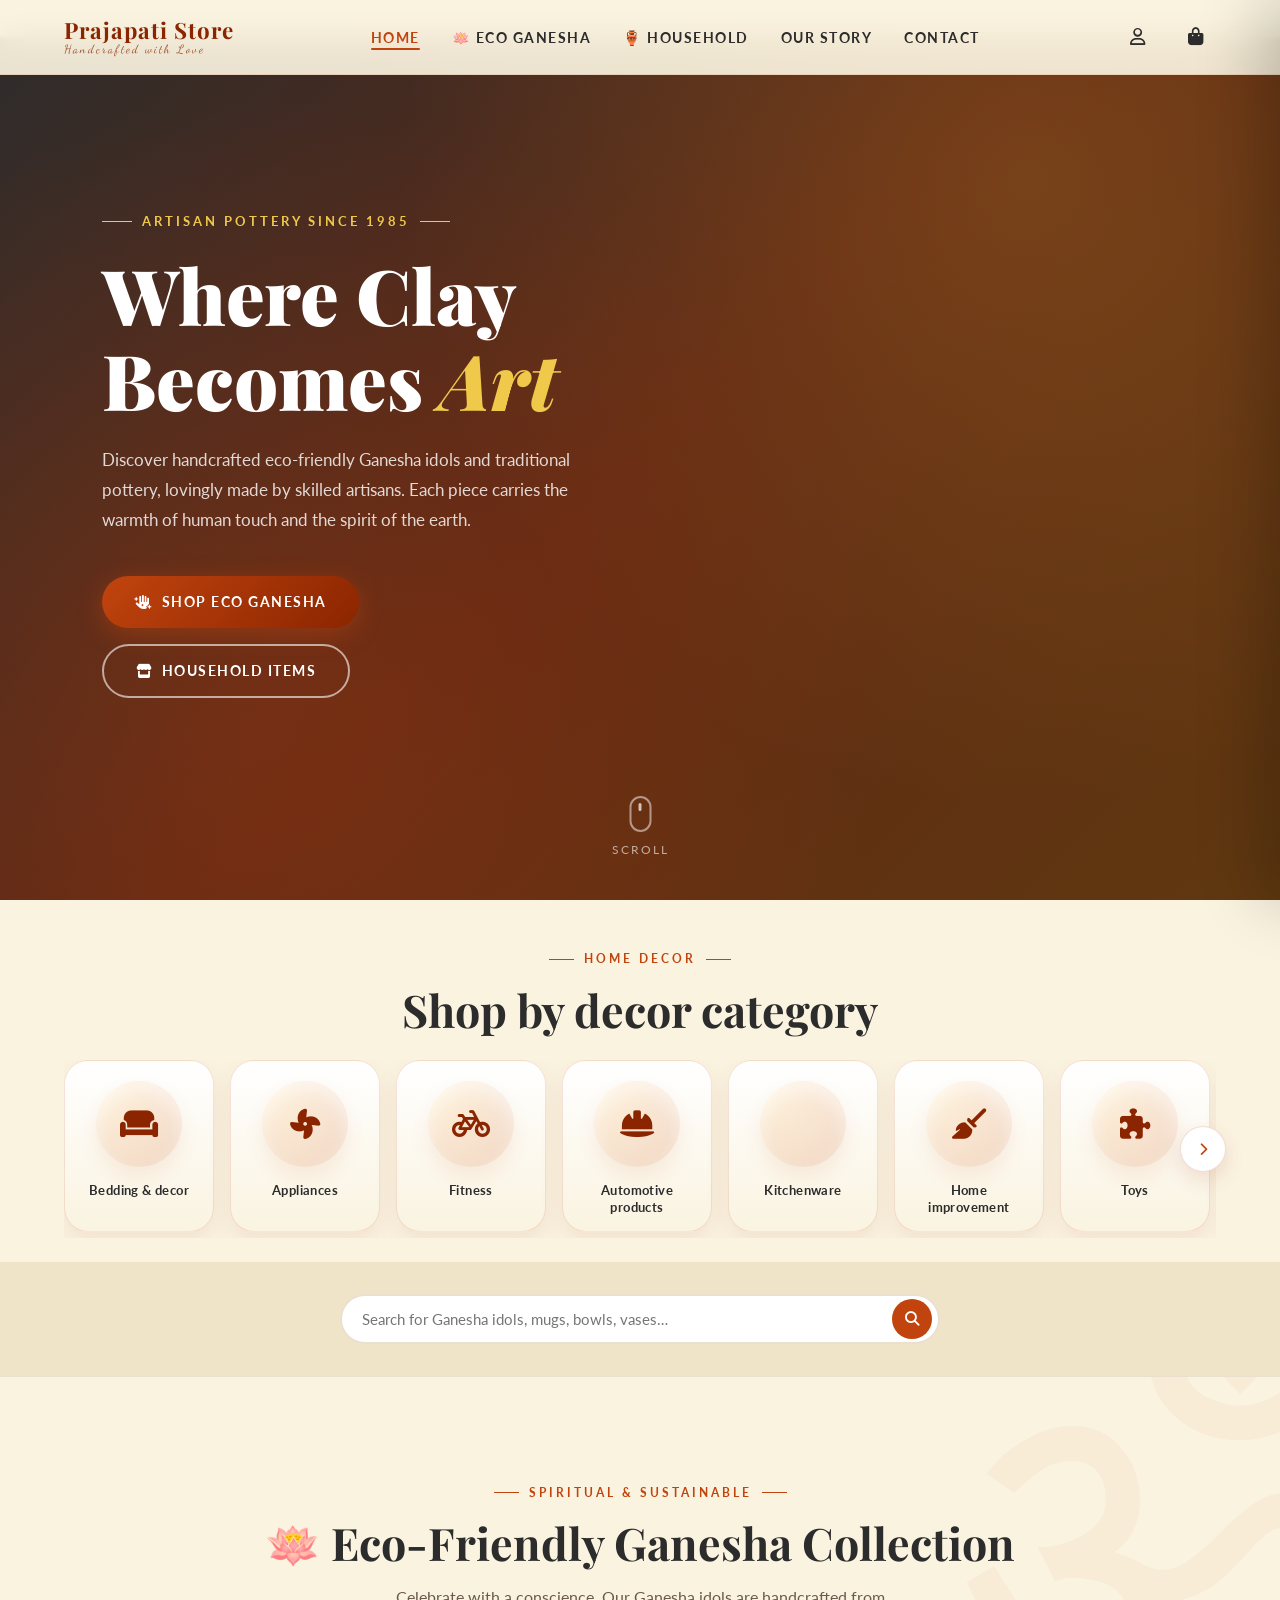
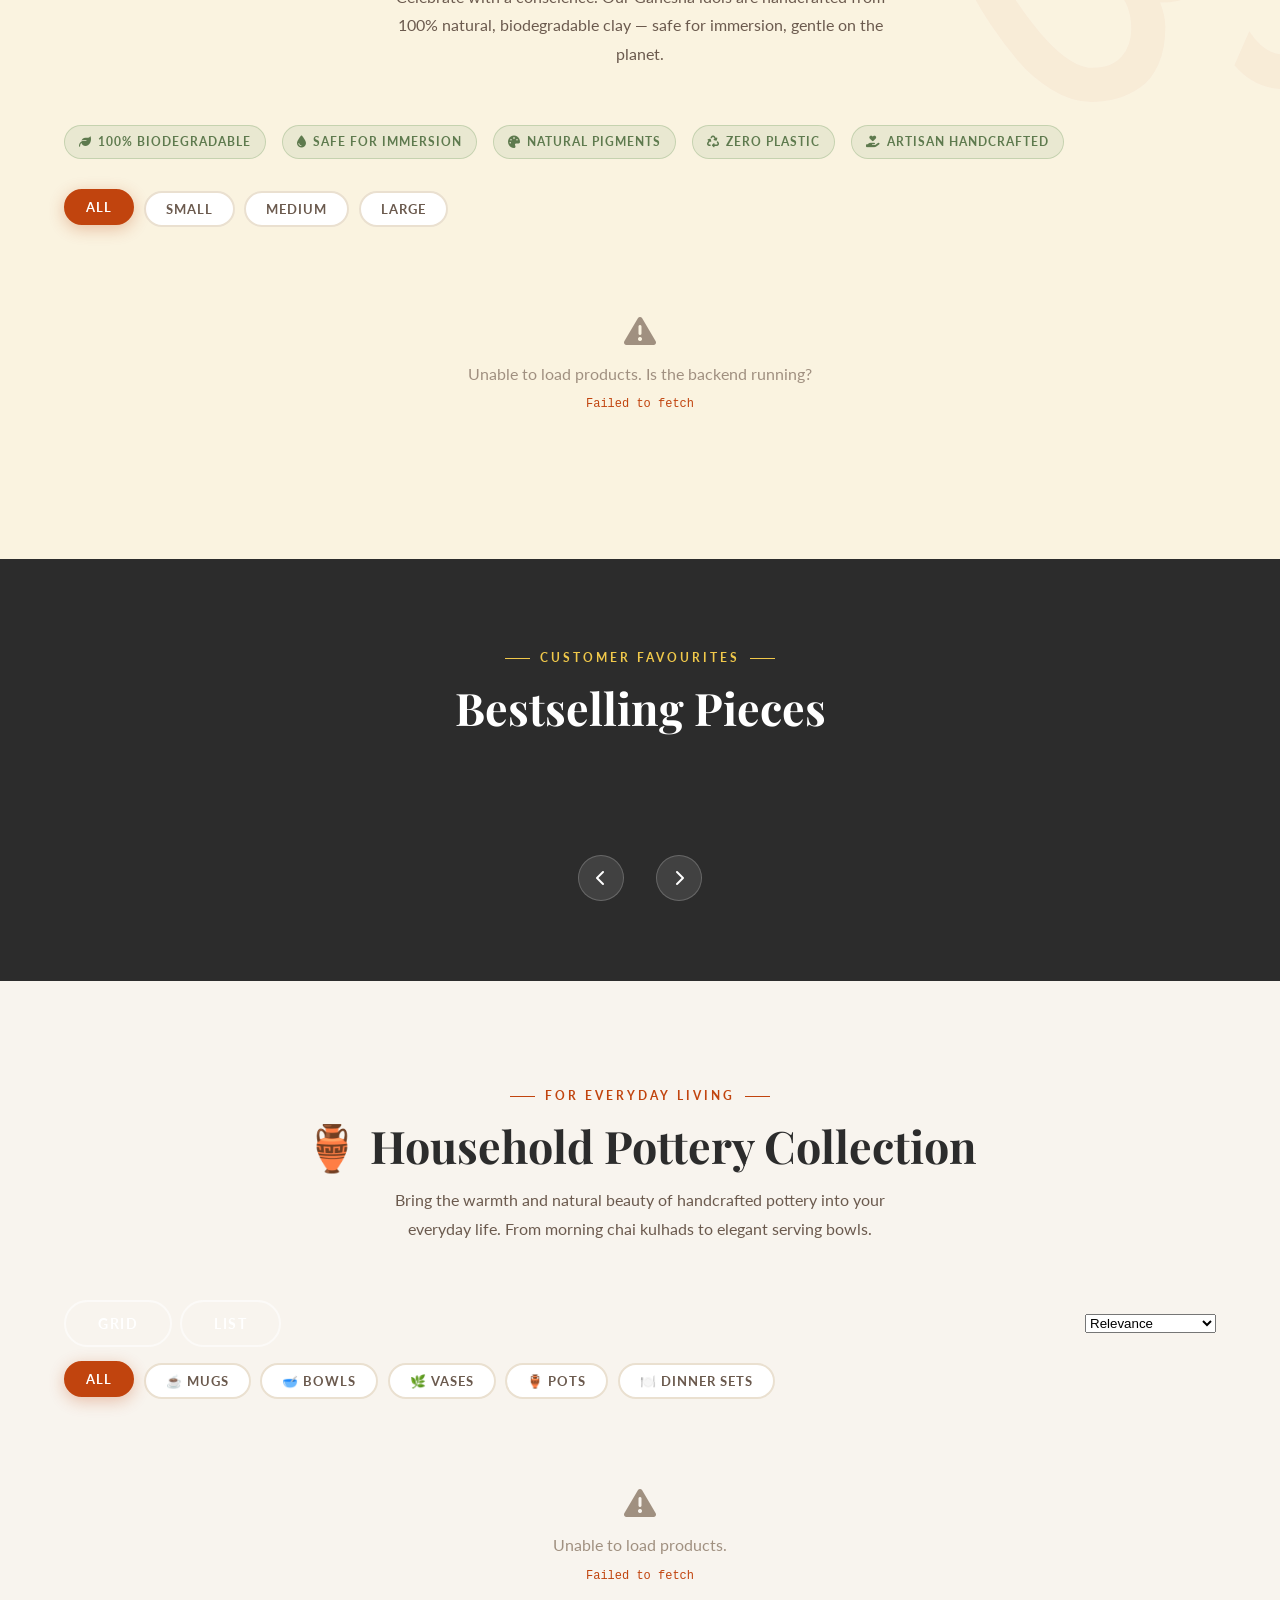
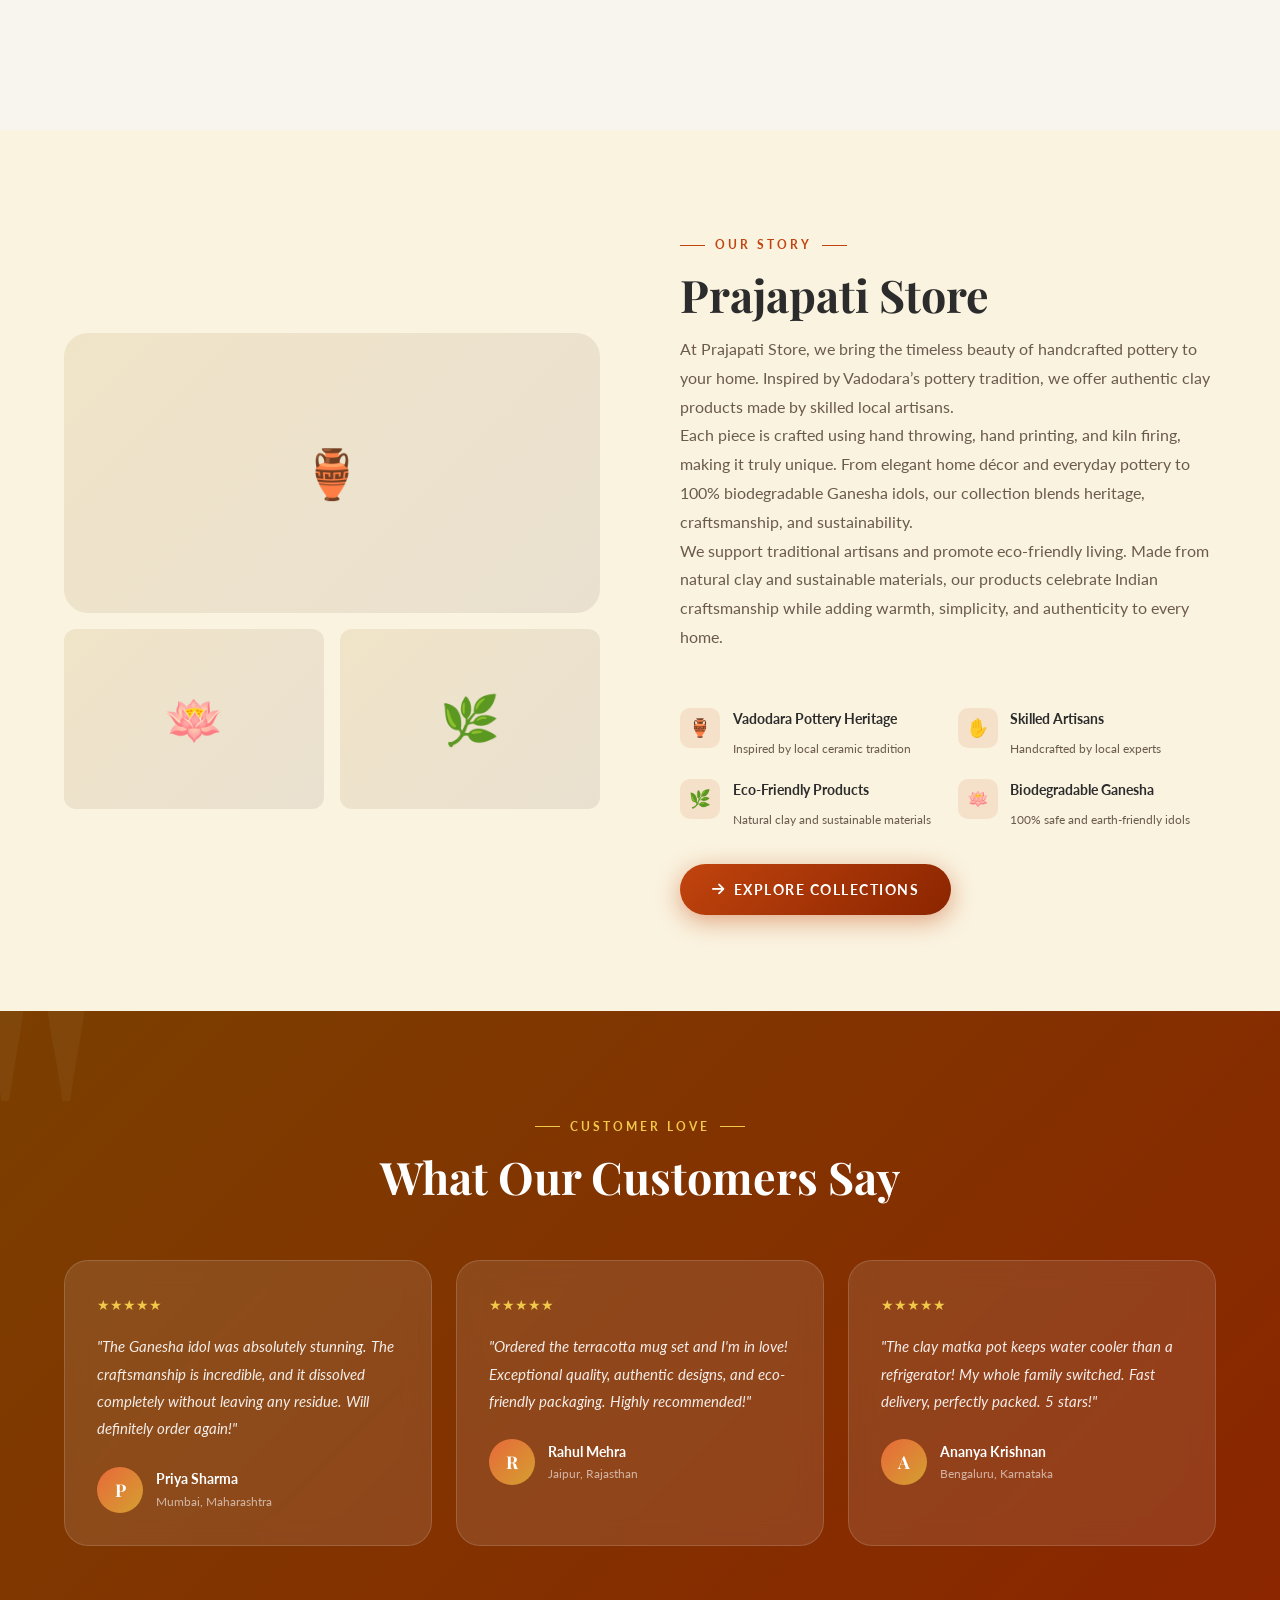
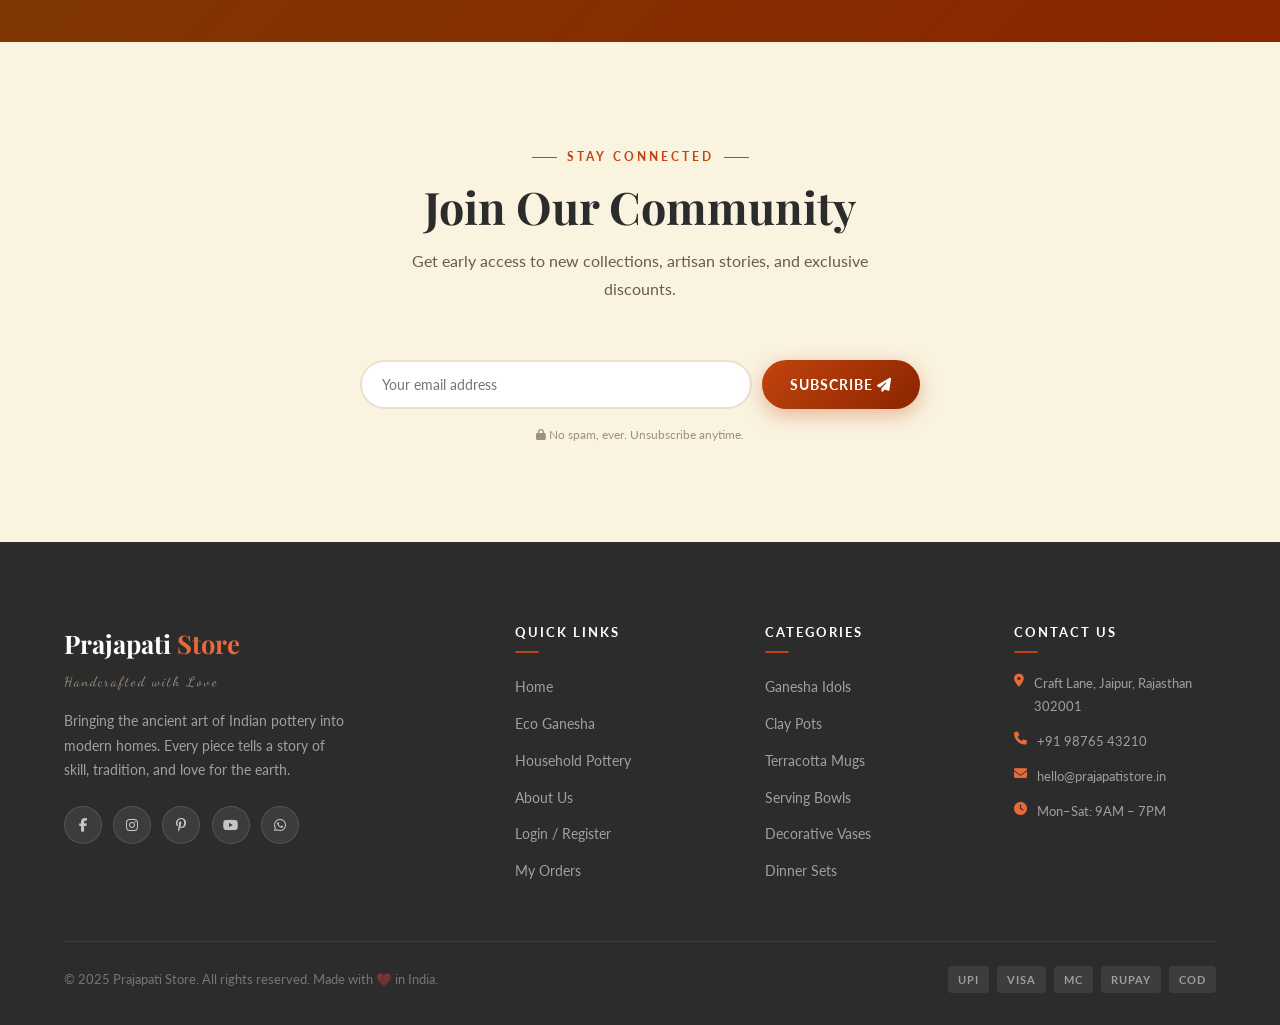
==== frontend/index.html @ d40d518f "Initial commit" ====
<!DOCTYPE html>
<html lang="en">
<head>
  <meta charset="UTF-8" />
  <meta name="viewport" content="width=device-width, initial-scale=1.0" />
  <title>Prajapati Store – Handcrafted Pottery & Eco-Friendly Ganesha</title>
  <meta name="description" content="Premium handcrafted pottery from Prajapati Store. Shop eco-friendly Ganesha idols, terracotta mugs, bowls, vases and traditional Indian pottery." />
  <meta name="keywords" content="pottery, terracotta, eco-friendly ganesha, clay ganesha, handcrafted, indian pottery" />
  <meta property="og:title" content="Prajapati Store – Handcrafted Pottery" />
  <meta property="og:description" content="Premium eco-friendly Ganesha idols and household pottery, handcrafted by artisans." />
  <meta property="og:type" content="website" />

  <link rel="stylesheet" href="https://cdnjs.cloudflare.com/ajax/libs/font-awesome/6.5.1/css/all.min.css" />
  <link rel="preconnect" href="https://fonts.googleapis.com" />
  <link rel="preconnect" href="https://fonts.gstatic.com" crossorigin />
  <link rel="stylesheet" href="css/style.css" />
</head>
<body>

  <!-- Loading Screen -->
  <div id="loading-screen" role="status" aria-label="Loading">
    <div class="loader-logo">Prajapati <span>Store</span></div>
    <div class="loader-bar"></div>
  </div>

  <!-- Toast Container -->
  <div id="toast-container" class="toast-container" aria-live="polite"></div>

  <!-- ══════════════════════════════════════════
       NAVBAR
       ══════════════════════════════════════════ -->
  <header>
    <nav id="navbar" role="navigation" aria-label="Main navigation">
      <a href="/" class="nav-logo" aria-label="Prajapati Store Home">
        <span class="logo-main">Prajapati Store</span>
        <span class="logo-sub">Handcrafted with Love</span>
      </a>

      <ul class="nav-links" role="list">
        <li><a href="#hero" class="active">Home</a></li>
        <li><a href="#ganesha-section">🪷 Eco Ganesha</a></li>
        <li><a href="#household-section">🏺 Household</a></li>
        <li><a href="#about-section">Our Story</a></li>
        <li><a href="#newsletter">Contact</a></li>
      </ul>

      <div class="nav-actions">
        <!-- Auth: logged-out state -->
        <a href="/login" class="nav-icon-btn" id="auth-nav-btn" title="Login / Register" aria-label="Login">
          <i class="fa-regular fa-user"></i>
        </a>
        <!-- Auth: logged-in state -->
        <a href="/profile" class="nav-icon-btn" id="user-nav-btn" title="My Profile" aria-label="My profile" style="display:none;gap:4px;font-size:.78rem;font-weight:700;width:auto;padding:0 12px;border-radius:50px;background:rgba(193,68,14,.1);color:var(--terracotta-dark);">
          <i class="fa-solid fa-user-circle" style="font-size:1rem;"></i>
          <span id="user-nav-name"></span>
        </a>
        <a href="/orders" class="nav-icon-btn" title="My Orders" aria-label="My orders" style="display:none;" id="orders-nav-btn">
          <i class="fa-solid fa-box"></i>
        </a>
        <button class="nav-icon-btn" id="logout-nav-btn" title="Logout" aria-label="Logout" style="display:none;">
          <i class="fa-solid fa-right-from-bracket"></i>
        </button>
        <!-- Cart -->
        <button class="nav-icon-btn" id="cart-btn" aria-label="Shopping Cart" title="Cart">
          <i class="fa-solid fa-bag-shopping"></i>
          <span class="cart-badge hidden" id="cart-badge">0</span>
        </button>
        <!-- Hamburger -->
        <button class="hamburger" id="hamburger" aria-label="Toggle menu" aria-expanded="false">
          <span></span><span></span><span></span>
        </button>
      </div>
    </nav>

    <!-- Mobile menu -->
    <div id="mobile-menu" class="mobile-menu" role="dialog" aria-label="Mobile navigation">
      <a href="#hero">🏠 Home</a>
      <a href="#ganesha-section">🪷 Eco-Friendly Ganesha</a>
      <a href="#household-section">🏺 Household Items</a>
      <a href="#about-section">🌿 Our Story</a>
      <a href="#testimonials">💬 Reviews</a>
      <a href="/login" id="mobile-auth-link">👤 Login / Register</a>
      <a href="/orders" id="mobile-orders-link" style="display:none;">📦 My Orders</a>
    </div>
  </header>

  <main>
    <!-- ══════════════════════════════════════════
         HERO
         ══════════════════════════════════════════ -->
    <section id="hero" aria-label="Hero banner">
      <div class="hero-bg"><div class="hero-bg-pattern"></div></div>
      <div class="hero-content">
        <div class="hero-eyebrow">Artisan Pottery Since 1985</div>
        <h1 class="hero-title">Where Clay Becomes <em>Art</em></h1>
        <p class="hero-desc">
          Discover handcrafted eco-friendly Ganesha idols and traditional pottery, lovingly made by skilled artisans. Each piece carries the warmth of human touch and the spirit of the earth.
        </p>
        <div class="hero-btns">
          <a href="#ganesha-section" class="btn-primary" id="shop-ganesha-btn">
            <i class="fa-solid fa-hand-sparkles"></i> Shop Eco Ganesha
          </a>
          <a href="#household-section" class="btn-secondary" id="shop-household-btn">
            <i class="fa-solid fa-store"></i> Household Items
          </a>
        </div>
      </div>
      <div class="hero-scroll-hint" aria-hidden="true">
        <div class="scroll-mouse"><div class="scroll-wheel"></div></div>
        <span>Scroll</span>
      </div>
    </section>

    <!-- Announcement Banner removed -->

    <!-- Home Decor Categories -->
    <section class="decor-category-section" aria-label="Home decor categories">
      <div class="container">
        <div class="section-header section-header-small">
          <div class="section-eyebrow">Home Decor</div>
          <h2 class="section-title">Shop by decor category</h2>
        </div>
        <div class="category-strip-wrap">
          <div class="category-strip" role="list">
            <a href="#household-section" class="category-card" role="listitem">
              <span class="category-icon"><i class="fa-solid fa-couch"></i></span>
              <span class="category-label">Bedding & decor</span>
            </a>
            <a href="#household-section" class="category-card" role="listitem">
              <span class="category-icon"><i class="fa-solid fa-fan"></i></span>
              <span class="category-label">Appliances</span>
            </a>
            <a href="#household-section" class="category-card" role="listitem">
              <span class="category-icon"><i class="fa-solid fa-bicycle"></i></span>
              <span class="category-label">Fitness</span>
            </a>
            <a href="#household-section" class="category-card" role="listitem">
              <span class="category-icon"><i class="fa-solid fa-helmet-safety"></i></span>
              <span class="category-label">Automotive products</span>
            </a>
            <a href="#household-section" class="category-card" role="listitem">
              <span class="category-icon"><i class="fa-solid fa-pot-food"></i></span>
              <span class="category-label">Kitchenware</span>
            </a>
            <a href="#household-section" class="category-card" role="listitem">
              <span class="category-icon"><i class="fa-solid fa-broom"></i></span>
              <span class="category-label">Home improvement</span>
            </a>
            <a href="#household-section" class="category-card" role="listitem">
              <span class="category-icon"><i class="fa-solid fa-puzzle-piece"></i></span>
              <span class="category-label">Toys</span>
            </a>
            <a href="#household-section" class="category-card" role="listitem">
              <span class="category-icon"><i class="fa-solid fa-screwdriver-wrench"></i></span>
              <span class="category-label">Tools</span>
            </a>
            <a href="#household-section" class="category-card" role="listitem">
              <span class="category-icon"><i class="fa-solid fa-house"></i></span>
              <span class="category-label">Home essentials</span>
            </a>
            <a href="#household-section" class="category-card" role="listitem">
              <span class="category-icon"><i class="fa-solid fa-tree-city"></i></span>
              <span class="category-label">Outdoor</span>
            </a>
          </div>
          <button id="category-scroll-next" class="category-scroll-btn" aria-label="Scroll categories">
            <i class="fa-solid fa-chevron-right"></i>
          </button>
        </div>
      </div>
    </section>

    <!-- Search -->
    <div class="search-section" aria-label="Product search">
      <div class="search-wrapper">
        <label for="search-input" class="sr-only">Search products</label>
        <input type="search" id="search-input" class="search-input"
          placeholder="Search for Ganesha idols, mugs, bowls, vases…" aria-label="Search products" />
        <button class="search-btn" id="search-btn" aria-label="Search">
          <i class="fa-solid fa-magnifying-glass"></i>
        </button>
      </div>
    </div>

    <!-- ══════════════════════════════════════════
         ECO GANESHA SECTION
         ══════════════════════════════════════════ -->
    <section id="ganesha-section" class="section" aria-labelledby="ganesha-heading">
      <div class="container">
        <div class="section-header reveal">
          <div class="section-eyebrow">Spiritual & Sustainable</div>
          <h2 class="section-title" id="ganesha-heading">🪷 Eco-Friendly Ganesha Collection</h2>
          <p class="section-desc">
            Celebrate with a conscience. Our Ganesha idols are handcrafted from 100% natural, biodegradable clay — safe for immersion, gentle on the planet.
          </p>
        </div>

        <!-- Eco Badges -->
        <div class="eco-badge-strip reveal">
          <span class="eco-pill"><i class="fa-solid fa-leaf"></i> 100% Biodegradable</span>
          <span class="eco-pill"><i class="fa-solid fa-droplet"></i> Safe for Immersion</span>
          <span class="eco-pill"><i class="fa-solid fa-palette"></i> Natural Pigments</span>
          <span class="eco-pill"><i class="fa-solid fa-recycle"></i> Zero Plastic</span>
          <span class="eco-pill"><i class="fa-solid fa-hand-holding-heart"></i> Artisan Handcrafted</span>
        </div>

        <!-- Filters -->
        <div class="filter-bar" id="ganesha-filters" role="group" aria-label="Filter Ganesha">
          <button class="filter-btn active" data-filter="All" id="gf-all">All</button>
          <button class="filter-btn" data-filter="Small" id="gf-small">Small</button>
          <button class="filter-btn" data-filter="Medium" id="gf-medium">Medium</button>
          <button class="filter-btn" data-filter="Large" id="gf-large">Large</button>
        </div>

        <!-- Product Grid -->
        <div class="product-grid" id="ganesha-grid" aria-label="Ganesha products"></div>
      </div>
    </section>

    <!-- ══════════════════════════════════════════
         FEATURED CAROUSEL
         ══════════════════════════════════════════ -->
    <section id="featured-section" aria-labelledby="featured-heading">
      <div class="container">
        <div class="section-header reveal">
          <div class="section-eyebrow">Customer Favourites</div>
          <h2 class="section-title" id="featured-heading">Bestselling Pieces</h2>
          <!-- Short description removed per request -->
        </div>
        <div class="carousel-wrapper">
          <div class="carousel-track" id="carousel-track" role="list" aria-label="Featured products"></div>
        </div>
        <div class="carousel-nav" aria-label="Carousel navigation">
          <button class="carousel-nav-btn" id="carousel-prev" aria-label="Previous">
            <i class="fa-solid fa-chevron-left"></i>
          </button>
          <div class="carousel-dots" id="carousel-dots" role="tablist"></div>
          <button class="carousel-nav-btn" id="carousel-next" aria-label="Next">
            <i class="fa-solid fa-chevron-right"></i>
          </button>
        </div>
      </div>
    </section>

    <!-- ══════════════════════════════════════════
         HOUSEHOLD SECTION
         ══════════════════════════════════════════ -->
    <section id="household-section" class="section section-alt" aria-labelledby="household-heading">
      <div class="container">
        <div class="section-header reveal">
          <div class="section-eyebrow">For Everyday Living</div>
          <h2 class="section-title" id="household-heading">🏺 Household Pottery Collection</h2>
          <p class="section-desc">
            Bring the warmth and natural beauty of handcrafted pottery into your everyday life. From morning chai kulhads to elegant serving bowls.
          </p>
        </div>

        <div class="list-controls" style="display:flex;justify-content:space-between;align-items:center;margin:1rem 0;gap:1rem;">
          <div style="display:flex;gap:.5rem;align-items:center;">
            <button id="view-grid" class="btn-secondary" aria-pressed="false">Grid</button>
            <button id="view-list" class="btn-secondary" aria-pressed="true">List</button>
          </div>
          <div style="display:flex;gap:.5rem;align-items:center;">
            <label for="sort-select" class="sr-only">Sort</label>
            <select id="sort-select" aria-label="Sort products">
              <option value="relevance">Relevance</option>
              <option value="price-asc">Price: Low to High</option>
              <option value="price-desc">Price: High to Low</option>
              <option value="rating">Top Rated</option>
            </select>
          </div>
        </div>

        <!-- Filters -->
        <div class="filter-bar" id="household-filters" role="group" aria-label="Filter household">
          <button class="filter-btn active" data-filter="All" id="hf-all">All</button>
          <button class="filter-btn" data-filter="Mugs" id="hf-mugs">☕ Mugs</button>
          <button class="filter-btn" data-filter="Bowls" id="hf-bowls">🥣 Bowls</button>
          <button class="filter-btn" data-filter="Vases" id="hf-vases">🌿 Vases</button>
          <button class="filter-btn" data-filter="Pots" id="hf-pots">🏺 Pots</button>
          <button class="filter-btn" data-filter="Plates" id="hf-plates">🍽️ Dinner Sets</button>
        </div>

        <!-- Product Grid -->
        <div class="product-grid" id="household-grid" aria-label="Household products"></div>
      </div>
    </section>

    <!-- ══════════════════════════════════════════
         ABOUT
         ══════════════════════════════════════════ -->
    <section id="about-section" class="section" aria-labelledby="about-heading">
      <div class="container">
        <div class="about-grid">
          <div class="about-img-grid reveal-left">
            <div class="img-main"><div class="about-img-placeholder">🏺</div></div>
            <div class="img-side"><div class="about-img-placeholder">🪷</div></div>
            <div class="img-side"><div class="about-img-placeholder">🌿</div></div>
          </div>
          <div class="about-content reveal-right">
            <div class="section-header">
              <div class="section-eyebrow">Our Story</div>
              <h2 class="section-title" id="about-heading">Prajapati Store</h2>
              <p class="section-desc">
                At Prajapati Store, we bring the timeless beauty of handcrafted pottery to your home. Inspired by Vadodara’s pottery tradition, we offer authentic clay products made by skilled local artisans.
              </p>
              <p class="section-desc">
                Each piece is crafted using hand throwing, hand printing, and kiln firing, making it truly unique. From elegant home décor and everyday pottery to 100% biodegradable Ganesha idols, our collection blends heritage, craftsmanship, and sustainability.
              </p>
              <p class="section-desc">
                We support traditional artisans and promote eco-friendly living. Made from natural clay and sustainable materials, our products celebrate Indian craftsmanship while adding warmth, simplicity, and authenticity to every home.
              </p>
            </div>
            <div class="about-features">
              <div class="about-feature">
                <div class="feature-icon">🏺</div>
                <div class="feature-text"><strong>Vadodara Pottery Heritage</strong><span>Inspired by local ceramic tradition</span></div>
              </div>
              <div class="about-feature">
                <div class="feature-icon">✋</div>
                <div class="feature-text"><strong>Skilled Artisans</strong><span>Handcrafted by local experts</span></div>
              </div>
              <div class="about-feature">
                <div class="feature-icon">🌿</div>
                <div class="feature-text"><strong>Eco-Friendly Products</strong><span>Natural clay and sustainable materials</span></div>
              </div>
              <div class="about-feature">
                <div class="feature-icon">🪷</div>
                <div class="feature-text"><strong>Biodegradable Ganesha</strong><span>100% safe and earth-friendly idols</span></div>
              </div>
            </div>
            <div style="margin-top:2rem;">
              <a href="#ganesha-section" class="btn-primary">
                <i class="fa-solid fa-arrow-right"></i> Explore Collections
              </a>
            </div>
          </div>
        </div>
      </div>
    </section>

    <!-- Testimonials -->
    <section id="testimonials" class="section" aria-labelledby="testimonials-heading">
      <div class="container">
        <div class="section-header reveal">
          <div class="section-eyebrow">Customer Love</div>
          <h2 class="section-title" id="testimonials-heading">What Our Customers Say</h2>
        </div>
        <div class="testimonials-grid">
          <div class="testimonial-card reveal">
            <div class="testimonial-stars">★★★★★</div>
            <p class="testimonial-text">"The Ganesha idol was absolutely stunning. The craftsmanship is incredible, and it dissolved completely without leaving any residue. Will definitely order again!"</p>
            <div class="testimonial-author">
              <div class="author-avatar">P</div>
              <div><div class="author-name">Priya Sharma</div><div class="author-loc">Mumbai, Maharashtra</div></div>
            </div>
          </div>
          <div class="testimonial-card reveal">
            <div class="testimonial-stars">★★★★★</div>
            <p class="testimonial-text">"Ordered the terracotta mug set and I'm in love! Exceptional quality, authentic designs, and eco-friendly packaging. Highly recommended!"</p>
            <div class="testimonial-author">
              <div class="author-avatar">R</div>
              <div><div class="author-name">Rahul Mehra</div><div class="author-loc">Jaipur, Rajasthan</div></div>
            </div>
          </div>
          <div class="testimonial-card reveal">
            <div class="testimonial-stars">★★★★★</div>
            <p class="testimonial-text">"The clay matka pot keeps water cooler than a refrigerator! My whole family switched. Fast delivery, perfectly packed. 5 stars!"</p>
            <div class="testimonial-author">
              <div class="author-avatar">A</div>
              <div><div class="author-name">Ananya Krishnan</div><div class="author-loc">Bengaluru, Karnataka</div></div>
            </div>
          </div>
        </div>
      </div>
    </section>

    <!-- Newsletter -->
    <section id="newsletter" class="section" aria-labelledby="newsletter-heading">
      <div class="container">
        <div class="newsletter-inner reveal">
          <div class="section-header">
            <div class="section-eyebrow">Stay Connected</div>
            <h2 class="section-title" id="newsletter-heading">Join Our Community</h2>
            <p class="section-desc">Get early access to new collections, artisan stories, and exclusive discounts.</p>
          </div>
          <form class="newsletter-form" id="newsletter-form" novalidate aria-label="Newsletter signup">
            <label for="newsletter-email" class="sr-only">Email address</label>
            <input type="email" id="newsletter-email" class="newsletter-input"
              placeholder="Your email address" required aria-required="true" />
            <button type="submit" class="newsletter-btn" id="newsletter-submit-btn">
              Subscribe <i class="fa-solid fa-paper-plane"></i>
            </button>
          </form>
          <p class="newsletter-note">
            <i class="fa-solid fa-lock" style="font-size:.7rem;"></i>
            No spam, ever. Unsubscribe anytime.
          </p>
        </div>
      </div>
    </section>
  </main>

  <!-- ══════════════════════════════════════════
       FOOTER
       ══════════════════════════════════════════ -->
  <footer role="contentinfo">
    <div class="footer-grid">
      <div class="footer-brand">
        <div class="logo-main">Prajapati <span>Store</span></div>
        <div class="logo-sub">Handcrafted with Love</div>
        <p>Bringing the ancient art of Indian pottery into modern homes. Every piece tells a story of skill, tradition, and love for the earth.</p>
        <div class="social-links" aria-label="Social media">
          <a href="#" class="social-link" aria-label="Facebook"><i class="fa-brands fa-facebook-f"></i></a>
          <a href="#" class="social-link" aria-label="Instagram"><i class="fa-brands fa-instagram"></i></a>
          <a href="#" class="social-link" aria-label="Pinterest"><i class="fa-brands fa-pinterest-p"></i></a>
          <a href="#" class="social-link" aria-label="YouTube"><i class="fa-brands fa-youtube"></i></a>
          <a href="#" class="social-link" aria-label="WhatsApp"><i class="fa-brands fa-whatsapp"></i></a>
        </div>
      </div>
      <div class="footer-col">
        <h4>Quick Links</h4>
        <ul>
          <li><a href="/">Home</a></li>
          <li><a href="#ganesha-section">Eco Ganesha</a></li>
          <li><a href="#household-section">Household Pottery</a></li>
          <li><a href="#about-section">About Us</a></li>
          <li><a href="/login">Login / Register</a></li>
          <li><a href="/orders">My Orders</a></li>
        </ul>
      </div>
      <div class="footer-col">
        <h4>Categories</h4>
        <ul>
          <li><a href="#ganesha-section">Ganesha Idols</a></li>
          <li><a href="#household-section">Clay Pots</a></li>
          <li><a href="#household-section">Terracotta Mugs</a></li>
          <li><a href="#household-section">Serving Bowls</a></li>
          <li><a href="#household-section">Decorative Vases</a></li>
          <li><a href="#household-section">Dinner Sets</a></li>
        </ul>
      </div>
      <div class="footer-col">
        <h4>Contact Us</h4>
        <div class="footer-contact-item"><i class="fa-solid fa-location-dot"></i><span>Craft Lane, Jaipur, Rajasthan 302001</span></div>
        <div class="footer-contact-item"><i class="fa-solid fa-phone"></i><span>+91 98765 43210</span></div>
        <div class="footer-contact-item"><i class="fa-solid fa-envelope"></i><span>hello@prajapatistore.in</span></div>
        <div class="footer-contact-item"><i class="fa-solid fa-clock"></i><span>Mon–Sat: 9AM – 7PM</span></div>
      </div>
    </div>
    <div class="footer-bottom">
      <p>© 2025 Prajapati Store. All rights reserved. Made with ❤️ in India.</p>
      <div class="payment-icons" aria-label="Payment methods">
        <span class="payment-icon">UPI</span>
        <span class="payment-icon">Visa</span>
        <span class="payment-icon">MC</span>
        <span class="payment-icon">RuPay</span>
        <span class="payment-icon">COD</span>
      </div>
    </div>
  </footer>

  <!-- ══════════════════════════════════════════
       CART SIDEBAR
       ══════════════════════════════════════════ -->
  <div id="cart-overlay" class="cart-overlay" aria-hidden="true"></div>
  <aside id="cart-sidebar" class="cart-sidebar" role="dialog" aria-modal="true" aria-label="Shopping Cart">
    <div class="cart-header">
      <h3>
        <i class="fa-solid fa-bag-shopping" style="color:var(--terracotta);margin-right:8px;"></i>
        Your Cart
        <span class="cart-count-label" id="cart-count-label">0 items</span>
      </h3>
      <button class="cart-close-btn" id="cart-close-btn" aria-label="Close cart">
        <i class="fa-solid fa-xmark"></i>
      </button>
    </div>
    <div class="cart-items" id="cart-items">
      <div class="cart-empty" id="cart-empty" style="display:flex;">
        <i class="fa-solid fa-bag-shopping"></i>
        <h4>Your cart is empty</h4>
        <p>Add some beautiful pottery to get started!</p>
      </div>
    </div>
    <div class="cart-footer">
      <div class="cart-subtotal">
        <span>Subtotal</span>
        <span class="cart-subtotal-amount" id="cart-subtotal">₹0</span>
      </div>
      <div class="cart-subtotal" style="margin-bottom:0;">
        <span style="font-size:.8rem;color:var(--sage-dark);"><i class="fa-solid fa-truck"></i> Shipping</span>
        <span style="font-size:.82rem;font-weight:700;color:var(--sage-dark);" id="cart-shipping">₹99</span>
      </div>
      <div class="cart-total">
        <span>Total</span>
        <span class="cart-total-amount" id="cart-total">₹0</span>
      </div>
      <button class="checkout-btn" id="checkout-btn">
        <i class="fa-solid fa-lock"></i> Secure Checkout
      </button>
      <span class="continue-shopping" id="continue-shopping" role="button" tabindex="0">
        ← Continue Shopping
      </span>
    </div>
  </aside>

  <!-- ══════════════════════════════════════════
       PRODUCT QUICK-VIEW MODAL
       ══════════════════════════════════════════ -->
  <div id="modal-overlay" class="modal-overlay" role="dialog" aria-modal="true" aria-label="Product details">
    <div id="product-modal" class="product-modal">
      <div class="modal-gallery">
        <div class="modal-main-img"><!-- JS populated --></div>
        <button class="modal-close" id="modal-close-btn" aria-label="Close modal">
          <i class="fa-solid fa-xmark"></i>
        </button>
      </div>
      <div class="modal-info">
        <div class="modal-category"></div>
        <h2 class="modal-name"></h2>
        <div class="modal-rating">
          <div class="stars modal-stars"></div>
          <span class="rating-count modal-rating-text"></span>
        </div>
        <div class="modal-price">
          <span class="modal-price-current"></span>
          <span class="modal-price-original"></span>
          <span class="modal-discount" style="font-size:.78rem;color:var(--sage-dark);font-weight:700;"></span>
        </div>
        <p class="modal-desc"></p>
        <div class="modal-features"></div>
        <div class="modal-qty-row">
          <span class="modal-qty-label">Qty:</span>
          <div class="modal-qty-ctrl">
            <button class="modal-qty-btn modal-qty-minus" aria-label="Decrease">−</button>
            <span class="modal-qty-num">1</span>
            <button class="modal-qty-btn modal-qty-plus" aria-label="Increase">+</button>
          </div>
        </div>
        <div class="modal-actions">
          <button class="modal-add-cart" id="modal-add-cart-btn">
            <i class="fa-solid fa-cart-plus"></i> Add to Cart
          </button>
          <button class="modal-wishlist-btn" id="modal-wishlist-btn" aria-label="Wishlist">
            <i class="fa-regular fa-heart"></i>
          </button>
        </div>
      </div>
    </div>
  </div>

  <!-- Back to Top -->
  <button id="back-to-top" title="Back to top" aria-label="Back to top">
    <i class="fa-solid fa-chevron-up"></i>
  </button>

  <!-- Scripts: load api.js first, then cart.js, auth.js, app.js -->
  <script src="js/api.js?v=2.0"></script>
  <script src="js/cart.js?v=2.0"></script>
  <script src="js/auth.js?v=2.0"></script>
  <script src="js/app.js?v=2.0"></script>

  <!-- Auth-aware navbar state -->
  <script>
    (function() {
      const loggedIn = !!localStorage.getItem('ps_token');
      const user = (() => { try { return JSON.parse(localStorage.getItem('ps_user')||'null'); } catch { return null; } })();
      const authBtn    = document.getElementById('auth-nav-btn');
      const userBtn    = document.getElementById('user-nav-btn');
      const ordersBtn  = document.getElementById('orders-nav-btn');
      const logoutBtn  = document.getElementById('logout-nav-btn');
      const mobileAuth = document.getElementById('mobile-auth-link');
      const mobileOrd  = document.getElementById('mobile-orders-link');
      const userName   = document.getElementById('user-nav-name');

      if (loggedIn && user) {
        if (authBtn)   authBtn.style.display = 'none';
        if (userBtn)   { userBtn.style.display = 'flex'; }
        if (userName)  userName.textContent = user.full_name?.split(' ')[0] || 'Account';
        if (ordersBtn) ordersBtn.style.display = 'flex';
        if (logoutBtn) logoutBtn.style.display = 'flex';
        if (mobileAuth) mobileAuth.style.display = 'none';
        if (mobileOrd)  mobileOrd.style.display = 'block';
      }

      logoutBtn?.addEventListener('click', () => {
        localStorage.removeItem('ps_token');
        localStorage.removeItem('ps_user');
        window.location.reload();
      });
    })();
  </script>
</body>
</html>
---- frontend/css/style.css ----
/* ============================================================
   PRAJAPATI STORE – Premium Pottery E-Commerce CSS
   ============================================================ */

@import url('https://fonts.googleapis.com/css2?family=Playfair+Display:ital,wght@0,400;0,600;0,700;0,900;1,400;1,600&family=Lato:wght@300;400;700&family=Dancing+Script:wght@600&display=swap');

/* ── CSS Variables ── */
:root {
  --terracotta: #C1440E;
  --terracotta-light: #E8693A;
  --terracotta-dark: #8B2500;
  --cream: #FAF3E0;
  --cream-dark: #F0E4C8;
  --charcoal: #2C2C2C;
  --brown: #7B3F00;
  --brown-light: #A0522D;
  --sage: #8FAF7E;
  --sage-dark: #5E7A4E;
  --gold: #D4A030;
  --gold-light: #F0C84A;
  --white: #FFFFFF;
  --gray-100: #F8F4EE;
  --gray-200: #EAE0D0;
  --gray-400: #A09080;
  --gray-600: #6B5A4E;
  --shadow-sm: 0 2px 12px rgba(139, 37, 0, 0.08);
  --shadow-md: 0 8px 32px rgba(139, 37, 0, 0.14);
  --shadow-lg: 0 20px 60px rgba(44, 44, 44, 0.18);
  --radius: 12px;
  --radius-lg: 24px;
  --transition: all 0.35s cubic-bezier(0.4, 0, 0.2, 1);
  --font-heading: 'Playfair Display', serif;
  --font-body: 'Lato', sans-serif;
  --font-script: 'Dancing Script', cursive;
}

/* Folder-style placeholder for products without images */
.product-folder {
  display: flex;
  flex-direction: column;
  align-items: center;
  justify-content: center;
  gap: 8px;
  width: 100%;
  height: 100%;
  text-align: center;
  background: linear-gradient(135deg, var(--gray-100), var(--cream-dark));
  color: var(--terracotta-dark);
  text-decoration: none;
}
.product-folder .folder-icon {
  font-size: 2.2rem;
  background: rgba(193,68,14,0.06);
  padding: 10px;
  border-radius: 8px;
}
.product-folder .folder-gallery {
  display: flex;
  gap: 6px;
  padding: 4px 0;
}
.product-folder .folder-gallery span {
  width: 22px;
  height: 16px;
  border-radius: 4px;
  background: linear-gradient(135deg, rgba(193,68,14,0.16), rgba(255,255,255,0.9));
  box-shadow: inset 0 1px 3px rgba(0,0,0,0.08);
}
.product-folder .folder-label {
  font-weight: 700;
  font-size: 0.9rem;
  color: var(--charcoal);
  padding: 0 0.6rem;
}

/* ── Reset & Base ── */
*, *::before, *::after { box-sizing: border-box; margin: 0; padding: 0; }

html { scroll-behavior: smooth; font-size: 16px; }

body {
  font-family: var(--font-body);
  background-color: var(--cream);
  color: var(--charcoal);
  line-height: 1.7;
  overflow-x: hidden;
}

a { text-decoration: none; color: inherit; }
ul { list-style: none; }
img { max-width: 100%; display: block; }
button { cursor: pointer; border: none; background: none; font-family: var(--font-body); }
input { font-family: var(--font-body); }

/* ── Scrollbar ── */
::-webkit-scrollbar { width: 6px; }
::-webkit-scrollbar-track { background: var(--cream-dark); }
::-webkit-scrollbar-thumb { background: var(--terracotta); border-radius: 3px; }

/* ── Selection ── */
::selection { background: var(--terracotta-light); color: white; }

/* ============================================================
   LOADING SCREEN
   ============================================================ */
#loading-screen {
  position: fixed;
  inset: 0;
  background: var(--charcoal);
  z-index: 9999;
  display: flex;
  flex-direction: column;
  align-items: center;
  justify-content: center;
  gap: 20px;
  transition: opacity 0.6s ease, visibility 0.6s ease;
}
#loading-screen.hidden { opacity: 0; visibility: hidden; }
.loader-logo {
  font-family: var(--font-heading);
  font-size: 2.5rem;
  color: var(--cream);
  letter-spacing: 3px;
}
.loader-logo span { color: var(--terracotta-light); }
.loader-bar {
  width: 200px;
  height: 3px;
  background: rgba(255,255,255,0.1);
  border-radius: 2px;
  overflow: hidden;
}
.loader-bar::after {
  content: '';
  display: block;
  height: 100%;
  width: 0;
  background: linear-gradient(90deg, var(--terracotta), var(--gold));
  border-radius: 2px;
  animation: loadProgress 1.8s ease forwards;
}
@keyframes loadProgress { to { width: 100%; } }

/* ============================================================
   NAVBAR
   ============================================================ */
#navbar {
  position: fixed;
  top: 0; left: 0; right: 0;
  z-index: 1000;
  padding: 0 5%;
  height: 75px;
  display: flex;
  align-items: center;
  justify-content: space-between;
  background: rgba(250, 243, 224, 0.92);
  backdrop-filter: blur(16px);
  -webkit-backdrop-filter: blur(16px);
  border-bottom: 1px solid rgba(193, 68, 14, 0.12);
  transition: var(--transition);
}
#navbar.scrolled {
  height: 65px;
  background: rgba(250, 243, 224, 0.98);
  box-shadow: var(--shadow-sm);
}

.nav-logo {
  display: flex;
  flex-direction: column;
  line-height: 1.1;
}
.nav-logo .logo-main {
  font-family: var(--font-heading);
  font-size: 1.4rem;
  font-weight: 700;
  color: var(--terracotta-dark);
  letter-spacing: 1px;
}
.nav-logo .logo-sub {
  font-family: var(--font-script);
  font-size: 0.75rem;
  color: var(--brown-light);
  letter-spacing: 2px;
}

.nav-links {
  display: flex;
  align-items: center;
  gap: 2rem;
}
.nav-links a {
  font-size: 0.88rem;
  font-weight: 700;
  letter-spacing: 1.5px;
  text-transform: uppercase;
  color: var(--charcoal);
  position: relative;
  padding-bottom: 4px;
  transition: color 0.3s ease;
}
.nav-links a::after {
  content: '';
  position: absolute;
  bottom: 0; left: 0;
  width: 0; height: 2px;
  background: var(--terracotta);
  border-radius: 1px;
  transition: width 0.3s ease;
}
.nav-links a:hover, .nav-links a.active { color: var(--terracotta); }
.nav-links a:hover::after, .nav-links a.active::after { width: 100%; }

.nav-actions {
  display: flex;
  align-items: center;
  gap: 1rem;
}

.nav-icon-btn {
  width: 42px; height: 42px;
  border-radius: 50%;
  display: flex; align-items: center; justify-content: center;
  color: var(--charcoal);
  font-size: 1.1rem;
  transition: var(--transition);
  position: relative;
}
.nav-icon-btn:hover {
  background: var(--terracotta);
  color: white;
  transform: translateY(-2px);
}

.cart-badge {
  position: absolute;
  top: -4px; right: -4px;
  background: var(--terracotta);
  color: white;
  font-size: 0.65rem;
  font-weight: 700;
  width: 18px; height: 18px;
  border-radius: 50%;
  display: flex; align-items: center; justify-content: center;
  transition: var(--transition);
}
.cart-badge.hidden { display: none; }

.hamburger {
  display: none;
  flex-direction: column;
  gap: 5px;
  padding: 6px;
  cursor: pointer;
}
.hamburger span {
  display: block;
  width: 24px; height: 2px;
  background: var(--charcoal);
  border-radius: 2px;
  transition: var(--transition);
}
.hamburger.open span:nth-child(1) { transform: translateY(7px) rotate(45deg); }
.hamburger.open span:nth-child(2) { opacity: 0; }
.hamburger.open span:nth-child(3) { transform: translateY(-7px) rotate(-45deg); }

/* Mobile Nav */
.mobile-menu {
  position: fixed;
  top: 75px; left: 0; right: 0;
  background: var(--cream);
  border-bottom: 2px solid var(--terracotta);
  padding: 1.5rem 5%;
  z-index: 999;
  transform: translateY(-110%);
  transition: transform 0.4s cubic-bezier(0.4, 0, 0.2, 1);
  box-shadow: var(--shadow-md);
}
.mobile-menu.open { transform: translateY(0); }
.mobile-menu a {
  display: block;
  padding: 0.75rem 0;
  font-size: 1rem;
  font-weight: 700;
  letter-spacing: 1px;
  text-transform: uppercase;
  color: var(--charcoal);
  border-bottom: 1px solid var(--gray-200);
  transition: color 0.3s;
}
.mobile-menu a:hover { color: var(--terracotta); }

/* ============================================================
   HERO SECTION
   ============================================================ */
#hero {
  position: relative;
  height: 100vh;
  min-height: 600px;
  display: flex;
  align-items: center;
  overflow: hidden;
}

.hero-bg {
  position: absolute;
  inset: 0;
  background:
    linear-gradient(135deg, rgba(44, 44, 44, 0.72) 0%, rgba(139, 37, 0, 0.55) 50%, rgba(123, 63, 0, 0.65) 100%),
    url('images/hero-bg.jpg') center / cover no-repeat;
  background-color: var(--charcoal);
}

.hero-bg-pattern {
  position: absolute;
  inset: 0;
  background-image: radial-gradient(circle at 20% 80%, rgba(193, 68, 14, 0.25) 0%, transparent 50%),
    radial-gradient(circle at 80% 20%, rgba(212, 160, 48, 0.2) 0%, transparent 50%);
}

.hero-content {
  position: relative;
  z-index: 2;
  padding: 0 8%;
  max-width: 700px;
}

.hero-eyebrow {
  display: inline-flex;
  align-items: center;
  gap: 10px;
  font-size: 0.8rem;
  font-weight: 700;
  letter-spacing: 3px;
  text-transform: uppercase;
  color: var(--gold-light);
  margin-bottom: 1.2rem;
  opacity: 0;
  transform: translateY(20px);
  animation: fadeUp 0.8s ease 0.3s forwards;
}
.hero-eyebrow::before, .hero-eyebrow::after {
  content: '';
  display: block;
  width: 30px; height: 1px;
  background: var(--gold-light);
}

.hero-title {
  font-family: var(--font-heading);
  font-size: clamp(2.8rem, 6vw, 5rem);
  font-weight: 900;
  line-height: 1.1;
  color: var(--white);
  margin-bottom: 1.5rem;
  opacity: 0;
  transform: translateY(30px);
  animation: fadeUp 0.8s ease 0.5s forwards;
}
.hero-title em {
  font-style: italic;
  color: var(--gold-light);
}

.hero-desc {
  font-size: 1.05rem;
  color: rgba(255,255,255,0.82);
  max-width: 520px;
  margin-bottom: 2.5rem;
  line-height: 1.8;
  opacity: 0;
  transform: translateY(20px);
  animation: fadeUp 0.8s ease 0.7s forwards;
}

.hero-btns {
  display: flex;
  gap: 1rem;
  flex-wrap: wrap;
  opacity: 0;
  transform: translateY(20px);
  animation: fadeUp 0.8s ease 0.9s forwards;
}

.btn-primary {
  display: inline-flex;
  align-items: center;
  gap: 8px;
  padding: 14px 32px;
  background: linear-gradient(135deg, var(--terracotta), var(--terracotta-dark));
  color: white;
  font-size: 0.88rem;
  font-weight: 700;
  letter-spacing: 1.5px;
  text-transform: uppercase;
  border-radius: 50px;
  transition: var(--transition);
  box-shadow: 0 6px 24px rgba(193, 68, 14, 0.45);
}
.btn-primary:hover {
  transform: translateY(-3px);
  box-shadow: 0 12px 36px rgba(193, 68, 14, 0.55);
  background: linear-gradient(135deg, var(--terracotta-light), var(--terracotta));
}

.btn-secondary {
  display: inline-flex;
  align-items: center;
  gap: 8px;
  padding: 13px 32px;
  background: transparent;
  color: white;
  font-size: 0.88rem;
  font-weight: 700;
  letter-spacing: 1.5px;
  text-transform: uppercase;
  border-radius: 50px;
  border: 2px solid rgba(255,255,255,0.6);
  transition: var(--transition);
}
.btn-secondary:hover {
  background: rgba(255,255,255,0.12);
  border-color: white;
  transform: translateY(-3px);
}

.hero-scroll-hint {
  position: absolute;
  bottom: 2.5rem; left: 50%;
  transform: translateX(-50%);
  display: flex;
  flex-direction: column;
  align-items: center;
  gap: 8px;
  color: rgba(255,255,255,0.6);
  font-size: 0.72rem;
  letter-spacing: 2px;
  text-transform: uppercase;
  animation: float 2s ease-in-out infinite;
}
.scroll-mouse {
  width: 22px; height: 36px;
  border: 2px solid rgba(255,255,255,0.5);
  border-radius: 12px;
  display: flex;
  justify-content: center;
  padding-top: 5px;
}
.scroll-wheel {
  width: 3px; height: 8px;
  background: rgba(255,255,255,0.7);
  border-radius: 2px;
  animation: scrollWheel 1.8s ease infinite;
}
@keyframes scrollWheel {
  0% { transform: translateY(0); opacity: 1; }
  100% { transform: translateY(8px); opacity: 0; }
}
@keyframes float {
  0%, 100% { transform: translateX(-50%) translateY(0); }
  50% { transform: translateX(-50%) translateY(-6px); }
}

/* ============================================================
   ANNOUNCEMENT BANNER
   ============================================================ */
.announcement-banner {
  background: linear-gradient(90deg, var(--terracotta-dark), var(--terracotta), var(--brown));
  color: white;
  text-align: center;
  padding: 12px 5%;
  font-size: 0.82rem;
  font-weight: 700;
  letter-spacing: 2px;
  text-transform: uppercase;
  overflow: hidden;
}
.banner-ticker {
  display: inline-block;
  animation: ticker 20s linear infinite;
  white-space: nowrap;
}
@keyframes ticker {
  0% { transform: translateX(100vw); }
  100% { transform: translateX(-100%); }
}

.decor-category-section {
  padding: 2.5rem 0 1.5rem;
}
.decor-category-section .section-header {
  margin-bottom: 1.5rem;
}
.category-strip-wrap {
  position: relative;
}
.category-strip {
  display: flex;
  gap: 1rem;
  overflow-x: auto;
  padding-bottom: 6px;
  scroll-snap-type: x mandatory;
  -webkit-overflow-scrolling: touch;
}
.category-strip::-webkit-scrollbar {
  height: 8px;
}
.category-strip::-webkit-scrollbar-track {
  background: rgba(255,255,255,0.8);
}
.category-strip::-webkit-scrollbar-thumb {
  background: rgba(193,68,14,0.4);
  border-radius: 999px;
}
.category-card {
  flex: 0 0 auto;
  width: 150px;
  min-width: 150px;
  background: linear-gradient(180deg, rgba(255,255,255,0.98), rgba(250,243,224,0.98));
  border: 1px solid rgba(193,68,14,0.14);
  border-radius: 24px;
  padding: 1.25rem 1rem 0.9rem;
  text-align: center;
  color: var(--charcoal);
  scroll-snap-align: start;
  box-shadow: 0 10px 24px rgba(139,37,0,0.08);
  transition: transform 0.3s ease, box-shadow 0.3s ease;
}
.category-card:hover {
  transform: translateY(-6px);
  box-shadow: 0 18px 32px rgba(139,37,0,0.14);
}
.category-icon {
  width: 86px;
  height: 86px;
  margin: 0 auto 0.9rem;
  display: grid;
  place-items: center;
  border-radius: 50%;
  background: radial-gradient(circle at top left, rgba(255,241,214,0.9), rgba(193,68,14,0.18));
  box-shadow: inset 0 10px 18px rgba(255,255,255,0.55), 0 10px 20px rgba(193,68,14,0.08);
  color: var(--terracotta-dark);
  font-size: 1.9rem;
}
.category-label {
  display: block;
  font-size: 0.82rem;
  font-weight: 700;
  letter-spacing: 0.4px;
  margin-top: 0.15rem;
  line-height: 1.35;
}
.category-scroll-btn {
  position: absolute;
  top: 50%;
  right: -10px;
  transform: translateY(-50%);
  width: 46px;
  height: 46px;
  border-radius: 50%;
  border: 1px solid rgba(193,68,14,0.18);
  background: white;
  color: var(--terracotta);
  display: grid;
  place-items: center;
  box-shadow: 0 8px 20px rgba(139,37,0,0.12);
  transition: transform 0.3s ease, background 0.3s ease;
}
.category-scroll-btn:hover {
  transform: translateY(-50%) scale(1.05);
  background: var(--terracotta);
  color: white;
}

/* ============================================================
   SECTION UTILITIES
   ============================================================ */
.section-header {
  text-align: center;
  margin-bottom: 3.5rem;
}
.section-eyebrow {
  display: inline-flex;
  align-items: center;
  gap: 10px;
  font-size: 0.75rem;
  font-weight: 700;
  letter-spacing: 3px;
  text-transform: uppercase;
  color: var(--terracotta);
  margin-bottom: 0.8rem;
}
.section-eyebrow::before, .section-eyebrow::after {
  content: '';
  display: block;
  width: 25px; height: 1px;
  background: var(--terracotta);
}
.section-title {
  font-family: var(--font-heading);
  font-size: clamp(1.8rem, 3.5vw, 2.8rem);
  font-weight: 700;
  color: var(--charcoal);
  line-height: 1.2;
  margin-bottom: 0.8rem;
}
.section-desc {
  font-size: 1rem;
  color: var(--gray-600);
  max-width: 520px;
  margin: 0 auto;
  line-height: 1.8;
}

.container {
  max-width: 1280px;
  margin: 0 auto;
  padding: 0 5%;
}
.section { padding: 6rem 0; }
.section-alt { background: var(--gray-100); }

/* ============================================================
   STORY STRIP
   ============================================================ */
.story-strip {
  background: linear-gradient(135deg, var(--charcoal) 0%, var(--brown) 100%);
  padding: 3.5rem 5%;
}
.story-strip-inner {
  max-width: 1280px;
  margin: 0 auto;
  display: grid;
  grid-template-columns: repeat(auto-fit, minmax(220px, 1fr));
  gap: 2.5rem;
  align-items: center;
}
.story-stat {
  text-align: center;
  color: white;
  padding: 1.5rem;
  border-right: 1px solid rgba(255,255,255,0.1);
}
.story-stat:last-child { border-right: none; }
.story-stat .stat-num {
  font-family: var(--font-heading);
  font-size: 2.5rem;
  font-weight: 700;
  color: var(--gold-light);
  line-height: 1;
  margin-bottom: 0.3rem;
}
.story-stat .stat-label {
  font-size: 0.8rem;
  letter-spacing: 2px;
  text-transform: uppercase;
  color: rgba(255,255,255,0.7);
}

/* ============================================================
   SEARCH BAR
   ============================================================ */
.search-section {
  background: var(--cream-dark);
  padding: 2rem 5%;
  border-bottom: 1px solid var(--gray-200);
}
.search-wrapper {
  max-width: 600px;
  margin: 0 auto;
  position: relative;
}
.search-input {
  width: 100%;
  padding: 14px 55px 14px 20px;
  border: 2px solid var(--gray-200);
  border-radius: 50px;
  background: white;
  font-size: 0.95rem;
  color: var(--charcoal);
  outline: none;
  transition: var(--transition);
}
.search-input:focus {
  border-color: var(--terracotta);
  box-shadow: 0 0 0 4px rgba(193, 68, 14, 0.1);
}
.search-btn {
  position: absolute;
  right: 8px; top: 50%;
  transform: translateY(-50%);
  width: 40px; height: 40px;
  border-radius: 50%;
  background: var(--terracotta);
  color: white;
  display: flex; align-items: center; justify-content: center;
  font-size: 0.9rem;
  transition: var(--transition);
}
.search-btn:hover { background: var(--terracotta-dark); transform: translateY(-50%) scale(1.05); }

/* ============================================================
   PRODUCT FILTERS
   ============================================================ */
.filter-bar {
  display: flex;
  align-items: center;
  gap: 0.6rem;
  flex-wrap: wrap;
  margin-bottom: 2.5rem;
}
.filter-btn {
  padding: 8px 20px;
  border-radius: 50px;
  font-size: 0.8rem;
  font-weight: 700;
  letter-spacing: 1px;
  text-transform: uppercase;
  border: 2px solid var(--gray-200);
  color: var(--gray-600);
  background: white;
  transition: var(--transition);
}
.filter-btn:hover, .filter-btn.active {
  background: var(--terracotta);
  border-color: var(--terracotta);
  color: white;
  transform: translateY(-2px);
  box-shadow: 0 4px 16px rgba(193, 68, 14, 0.3);
}

/* ============================================================
   PRODUCT GRID
   ============================================================ */
.product-grid {
  display: grid;
  grid-template-columns: repeat(auto-fill, minmax(280px, 1fr));
  gap: 2rem;
}

.product-card {
  background: white;
  border-radius: var(--radius-lg);
  overflow: hidden;
  box-shadow: var(--shadow-sm);
  transition: var(--transition);
  position: relative;
  cursor: pointer;
}
.product-card:hover {
  transform: translateY(-8px);
  box-shadow: var(--shadow-lg);
}

.product-img-wrap {
  position: relative;
  overflow: hidden;
  aspect-ratio: 3/4;
  background: var(--gray-100);
}
.product-img-wrap img {
  width: 100%; height: 100%;
  object-fit: cover;
  transition: transform 0.6s cubic-bezier(0.4, 0, 0.2, 1);
}
.product-card:hover .product-img-wrap img { transform: scale(1.08); }

.product-img-placeholder {
  width: 100%; height: 100%;
  display: flex;
  align-items: center;
  justify-content: center;
  font-size: 4rem;
  background: linear-gradient(135deg, var(--cream-dark), var(--gray-200));
}

.product-badge {
  position: absolute;
  top: 14px; left: 14px;
  padding: 5px 12px;
  border-radius: 50px;
  font-size: 0.7rem;
  font-weight: 700;
  letter-spacing: 1px;
  text-transform: uppercase;
  z-index: 2;
}
.badge-eco { background: var(--sage); color: white; }
.badge-new { background: var(--gold); color: white; }
.badge-bestseller { background: var(--terracotta); color: white; }
.badge-sale { background: var(--brown); color: white; }

.product-actions {
  position: absolute;
  top: 14px; right: 14px;
  display: flex;
  flex-direction: column;
  gap: 8px;
  z-index: 2;
  opacity: 0;
  transform: translateX(12px);
  transition: var(--transition);
}
.product-card:hover .product-actions { opacity: 1; transform: translateX(0); }

.action-btn {
  width: 38px; height: 38px;
  border-radius: 50%;
  background: white;
  display: flex; align-items: center; justify-content: center;
  font-size: 0.9rem;
  color: var(--charcoal);
  box-shadow: var(--shadow-sm);
  transition: var(--transition);
}
.action-btn:hover { background: var(--terracotta); color: white; transform: scale(1.1); }
.action-btn.wishlist-active { background: var(--terracotta); color: white; }

.product-info {
  padding: 1.3rem 1.5rem 1.5rem;
}
.product-category {
  font-size: 0.7rem;
  font-weight: 700;
  letter-spacing: 2px;
  text-transform: uppercase;
  color: var(--terracotta);
  margin-bottom: 0.4rem;
}
.product-name {
  font-family: var(--font-heading);
  font-size: 1.1rem;
  font-weight: 600;
  color: var(--charcoal);
  margin-bottom: 0.5rem;
  line-height: 1.3;
}
.product-rating {
  display: flex;
  align-items: center;
  gap: 6px;
  margin-bottom: 0.8rem;
}
.stars { color: var(--gold); font-size: 0.78rem; }
.rating-count { font-size: 0.75rem; color: var(--gray-400); }

.product-price-row {
  display: flex;
  align-items: center;
  justify-content: space-between;
}
.price-group { display: flex; align-items: baseline; gap: 8px; }
.price-current {
  font-family: var(--font-heading);
  font-size: 1.3rem;
  font-weight: 700;
  color: var(--terracotta-dark);
}
.price-original {
  font-size: 0.9rem;
  color: var(--gray-400);
  text-decoration: line-through;
}
.add-to-cart-btn {
  width: 40px; height: 40px;
  border-radius: 50%;
  background: var(--terracotta);
  color: white;
  display: flex; align-items: center; justify-content: center;
  font-size: 1rem;
  transition: var(--transition);
  box-shadow: 0 4px 14px rgba(193, 68, 14, 0.35);
}
.add-to-cart-btn:hover { background: var(--terracotta-dark); transform: scale(1.12) rotate(8deg); }

/* Folder-style placeholder for products without images */
.product-folder {
  display: flex;
  flex-direction: column;
  align-items: center;
  justify-content: center;
  gap: 8px;
  width: 100%;
  height: 100%;
  text-align: center;
  background: linear-gradient(135deg, var(--gray-100), var(--cream-dark));
  color: var(--terracotta-dark);
  text-decoration: none;
}
.product-folder .folder-icon {
  font-size: 2.2rem;
  background: rgba(193,68,14,0.06);
  padding: 10px;
  border-radius: 8px;
}
.product-folder .folder-label {
  font-weight: 700;
  font-size: 0.9rem;
  color: var(--charcoal);
  padding: 0 0.6rem;
}

/* ============================================================
   GANESHA SECTION
   ============================================================ */
#ganesha-section {
  background: var(--cream);
  position: relative;
  overflow: hidden;
}
#ganesha-section::before {
  content: 'ॐ';
  position: absolute;
  font-size: 30rem;
  color: rgba(193, 68, 14, 0.04);
  top: -5rem; right: -5rem;
  line-height: 1;
  font-family: serif;
  pointer-events: none;
}

.eco-badge-strip {
  display: flex;
  gap: 1rem;
  flex-wrap: wrap;
  margin-bottom: 2rem;
}
.eco-pill {
  display: inline-flex;
  align-items: center;
  gap: 6px;
  padding: 6px 14px;
  border-radius: 50px;
  background: rgba(143, 175, 126, 0.15);
  border: 1px solid rgba(143, 175, 126, 0.4);
  color: var(--sage-dark);
  font-size: 0.75rem;
  font-weight: 700;
  letter-spacing: 1px;
  text-transform: uppercase;
}

/* ============================================================
   HOUSEHOLD SECTION
   ============================================================ */
#household-section {
  background: var(--gray-100);
  position: relative;
}

/* ============================================================
   FEATURED CAROUSEL
   ============================================================ */
#featured-section {
  background: var(--charcoal);
  padding: 5rem 0;
  overflow: hidden;
}
#featured-section .section-title { color: var(--white); }
#featured-section .section-eyebrow { color: var(--gold-light); }
#featured-section .section-eyebrow::before,
#featured-section .section-eyebrow::after { background: var(--gold-light); }
#featured-section .section-desc { color: rgba(255,255,255,0.6); }

.carousel-wrapper {
  position: relative;
  overflow: hidden;
  padding: 1rem 0;
}
.carousel-track {
  display: flex;
  gap: 1.5rem;
  transition: transform 0.5s cubic-bezier(0.4, 0, 0.2, 1);
}
.carousel-card {
  flex: 0 0 calc(25% - 1.5rem * 3 / 4);
  min-width: 260px;
  background: rgba(255,255,255,0.06);
  border: 1px solid rgba(255,255,255,0.1);
  border-radius: var(--radius-lg);
  overflow: hidden;
  transition: var(--transition);
  cursor: pointer;
}
.carousel-card:hover {
  background: rgba(255,255,255,0.1);
  transform: translateY(-6px);
  border-color: rgba(212, 160, 48, 0.4);
}
.carousel-card-img {
  aspect-ratio: 1/1;
  background: rgba(255,255,255,0.05);
  overflow: hidden;
  display: flex;
  align-items: center;
  justify-content: center;
  font-size: 4rem;
}
.carousel-card-img img {
  width: 100%; height: 100%;
  object-fit: cover;
  transition: transform 0.5s ease;
}
.carousel-card:hover .carousel-card-img img { transform: scale(1.08); }
.carousel-card-info {
  padding: 1.2rem;
}
.carousel-card-name {
  font-family: var(--font-heading);
  font-size: 1rem;
  color: white;
  margin-bottom: 0.4rem;
}
.carousel-card-price {
  font-size: 1.1rem;
  font-weight: 700;
  color: var(--gold-light);
}

.carousel-nav {
  display: flex;
  justify-content: center;
  align-items: center;
  gap: 1rem;
  margin-top: 2rem;
}
.carousel-nav-btn {
  width: 46px; height: 46px;
  border-radius: 50%;
  background: rgba(255,255,255,0.1);
  border: 1px solid rgba(255,255,255,0.2);
  color: white;
  display: flex; align-items: center; justify-content: center;
  font-size: 1rem;
  transition: var(--transition);
}
.carousel-nav-btn:hover { background: var(--terracotta); border-color: var(--terracotta); }

.carousel-dots {
  display: flex;
  gap: 6px;
}
.carousel-dot {
  width: 8px; height: 8px;
  border-radius: 50%;
  background: rgba(255,255,255,0.25);
  transition: var(--transition);
  cursor: pointer;
}
.carousel-dot.active { background: var(--gold-light); width: 24px; border-radius: 4px; }

/* ============================================================
   ABOUT SECTION
   ============================================================ */
#about-section {
  background: var(--cream);
  overflow: hidden;
}
.about-grid {
  display: grid;
  grid-template-columns: 1fr 1fr;
  gap: 5rem;
  align-items: center;
}
.about-img-grid {
  display: grid;
  grid-template-columns: 1fr 1fr;
  grid-template-rows: auto auto;
  gap: 1rem;
}
.about-img-grid .img-main {
  grid-column: 1 / -1;
  border-radius: var(--radius-lg);
  overflow: hidden;
  height: 280px;
}
.about-img-grid .img-side {
  border-radius: var(--radius);
  overflow: hidden;
  height: 180px;
}
.about-img-grid img {
  width: 100%; height: 100%;
  object-fit: cover;
  transition: transform 0.6s ease;
}
.about-img-grid img:hover { transform: scale(1.05); }
.about-img-placeholder {
  width: 100%; height: 100%;
  background: linear-gradient(135deg, var(--cream-dark), var(--gray-200));
  display: flex; align-items: center; justify-content: center;
  font-size: 3rem;
}
.about-content .section-header { text-align: left; }
.about-content .section-eyebrow { justify-content: flex-start; }
.about-content .section-desc { margin: 0; max-width: 100%; }
.about-features {
  display: grid;
  grid-template-columns: 1fr 1fr;
  gap: 1.2rem;
  margin-top: 2rem;
}
.about-feature {
  display: flex;
  align-items: flex-start;
  gap: 0.8rem;
}
.feature-icon {
  width: 40px; height: 40px;
  border-radius: 10px;
  background: rgba(193, 68, 14, 0.1);
  display: flex; align-items: center; justify-content: center;
  font-size: 1.1rem;
  flex-shrink: 0;
}
.feature-text strong {
  display: block;
  font-size: 0.85rem;
  font-weight: 700;
  color: var(--charcoal);
  margin-bottom: 2px;
}
.feature-text span {
  font-size: 0.78rem;
  color: var(--gray-600);
}

/* ============================================================
   TESTIMONIALS
   ============================================================ */
#testimonials {
  background: linear-gradient(135deg, var(--brown) 0%, var(--terracotta-dark) 100%);
  position: relative;
  overflow: hidden;
}
#testimonials::before {
  content: '"';
  position: absolute;
  font-family: var(--font-heading);
  font-size: 35rem;
  color: rgba(255,255,255,0.04);
  top: -10rem; left: -3rem;
  line-height: 1;
}
#testimonials .section-title { color: white; }
#testimonials .section-eyebrow { color: var(--gold-light); }
#testimonials .section-eyebrow::before,
#testimonials .section-eyebrow::after { background: var(--gold-light); }

.testimonials-grid {
  display: grid;
  grid-template-columns: repeat(auto-fit, minmax(300px, 1fr));
  gap: 1.5rem;
}
.testimonial-card {
  background: rgba(255,255,255,0.1);
  backdrop-filter: blur(12px);
  border: 1px solid rgba(255,255,255,0.15);
  border-radius: var(--radius-lg);
  padding: 2rem;
  transition: var(--transition);
}
.testimonial-card:hover {
  background: rgba(255,255,255,0.16);
  transform: translateY(-5px);
}
.testimonial-stars { color: var(--gold-light); font-size: 0.9rem; margin-bottom: 1rem; }
.testimonial-text {
  font-size: 0.95rem;
  color: rgba(255,255,255,0.9);
  line-height: 1.8;
  margin-bottom: 1.5rem;
  font-style: italic;
}
.testimonial-author {
  display: flex;
  align-items: center;
  gap: 0.8rem;
}
.author-avatar {
  width: 46px; height: 46px;
  border-radius: 50%;
  background: linear-gradient(135deg, var(--terracotta-light), var(--gold));
  display: flex; align-items: center; justify-content: center;
  font-family: var(--font-heading);
  font-size: 1.1rem;
  font-weight: 700;
  color: white;
  flex-shrink: 0;
}
.author-name {
  font-weight: 700;
  color: white;
  font-size: 0.9rem;
}
.author-loc {
  font-size: 0.75rem;
  color: rgba(255,255,255,0.6);
}

/* ============================================================
   NEWSLETTER
   ============================================================ */
#newsletter {
  background: var(--cream);
  text-align: center;
}
.newsletter-inner {
  max-width: 560px;
  margin: 0 auto;
}
.newsletter-form {
  display: flex;
  gap: 0.6rem;
  margin-top: 2rem;
  flex-wrap: wrap;
}
.newsletter-input {
  flex: 1;
  min-width: 200px;
  padding: 14px 20px;
  border: 2px solid var(--gray-200);
  border-radius: 50px;
  font-size: 0.9rem;
  background: white;
  outline: none;
  transition: var(--transition);
}
.newsletter-input:focus {
  border-color: var(--terracotta);
  box-shadow: 0 0 0 4px rgba(193,68,14,0.1);
}
.newsletter-btn {
  padding: 14px 28px;
  border-radius: 50px;
  background: linear-gradient(135deg, var(--terracotta), var(--terracotta-dark));
  color: white;
  font-size: 0.88rem;
  font-weight: 700;
  letter-spacing: 1px;
  text-transform: uppercase;
  transition: var(--transition);
  white-space: nowrap;
  box-shadow: 0 6px 20px rgba(193,68,14,0.35);
}
.newsletter-btn:hover { transform: translateY(-2px); box-shadow: 0 10px 30px rgba(193,68,14,0.45); }
.newsletter-note {
  font-size: 0.75rem;
  color: var(--gray-400);
  margin-top: 1rem;
}

/* ============================================================
   FOOTER
   ============================================================ */
footer {
  background: var(--charcoal);
  color: rgba(255,255,255,0.75);
  padding: 5rem 5% 2rem;
}
.footer-grid {
  display: grid;
  grid-template-columns: 2fr 1fr 1fr 1fr;
  gap: 3rem;
  margin-bottom: 3rem;
}
.footer-brand .logo-main {
  font-family: var(--font-heading);
  font-size: 1.6rem;
  font-weight: 700;
  color: white;
  margin-bottom: 0.3rem;
}
.footer-brand .logo-main span { color: var(--terracotta-light); }
.footer-brand .logo-sub {
  font-family: var(--font-script);
  font-size: 0.85rem;
  color: var(--gray-400);
  letter-spacing: 2px;
  margin-bottom: 1rem;
}
.footer-brand p { font-size: 0.85rem; line-height: 1.8; color: rgba(255,255,255,0.55); max-width: 280px; }
.social-links { display: flex; gap: 0.7rem; margin-top: 1.5rem; }
.social-link {
  width: 38px; height: 38px;
  border-radius: 50%;
  background: rgba(255,255,255,0.08);
  border: 1px solid rgba(255,255,255,0.12);
  display: flex; align-items: center; justify-content: center;
  color: rgba(255,255,255,0.7);
  font-size: 0.85rem;
  transition: var(--transition);
}
.social-link:hover { background: var(--terracotta); border-color: var(--terracotta); color: white; }
.footer-col h4 {
  font-size: 0.8rem;
  font-weight: 700;
  letter-spacing: 2px;
  text-transform: uppercase;
  color: white;
  margin-bottom: 1.2rem;
  position: relative;
  padding-bottom: 0.6rem;
}
.footer-col h4::after {
  content: '';
  position: absolute;
  bottom: 0; left: 0;
  width: 24px; height: 2px;
  background: var(--terracotta);
  border-radius: 1px;
}
.footer-col ul li { margin-bottom: 0.6rem; }
.footer-col ul li a {
  font-size: 0.85rem;
  color: rgba(255,255,255,0.55);
  transition: color 0.3s;
}
.footer-col ul li a:hover { color: var(--terracotta-light); }
.footer-contact-item {
  display: flex;
  align-items: flex-start;
  gap: 0.6rem;
  margin-bottom: 0.8rem;
  font-size: 0.82rem;
  color: rgba(255,255,255,0.55);
}
.footer-contact-item i { color: var(--terracotta-light); margin-top: 2px; }
.footer-bottom {
  border-top: 1px solid rgba(255,255,255,0.08);
  padding-top: 1.5rem;
  display: flex;
  align-items: center;
  justify-content: space-between;
  flex-wrap: wrap;
  gap: 1rem;
}
.footer-bottom p { font-size: 0.8rem; color: rgba(255,255,255,0.35); }
.payment-icons { display: flex; gap: 0.5rem; }
.payment-icon {
  padding: 4px 10px;
  background: rgba(255,255,255,0.08);
  border-radius: 4px;
  font-size: 0.7rem;
  color: rgba(255,255,255,0.5);
  letter-spacing: 1px;
  font-weight: 700;
  text-transform: uppercase;
}

/* ============================================================
   CART SIDEBAR
   ============================================================ */
.cart-overlay {
  position: fixed;
  inset: 0;
  background: rgba(0,0,0,0.55);
  z-index: 2000;
  opacity: 0;
  visibility: hidden;
  transition: var(--transition);
}
.cart-overlay.open { opacity: 1; visibility: visible; }

.cart-sidebar {
  position: fixed;
  top: 0; right: 0;
  width: 420px;
  max-width: 95vw;
  height: 100vh;
  background: white;
  z-index: 2001;
  display: flex;
  flex-direction: column;
  transform: translateX(100%);
  transition: transform 0.4s cubic-bezier(0.4, 0, 0.2, 1);
  box-shadow: -20px 0 60px rgba(0,0,0,0.2);
}
.cart-sidebar.open { transform: translateX(0); }

.cart-header {
  padding: 1.5rem 1.5rem 1rem;
  border-bottom: 1px solid var(--gray-200);
  display: flex;
  align-items: center;
  justify-content: space-between;
}
.cart-header h3 {
  font-family: var(--font-heading);
  font-size: 1.3rem;
  font-weight: 700;
  color: var(--charcoal);
}
.cart-close-btn {
  width: 38px; height: 38px;
  border-radius: 50%;
  background: var(--gray-100);
  display: flex; align-items: center; justify-content: center;
  font-size: 1rem;
  color: var(--charcoal);
  transition: var(--transition);
}
.cart-close-btn:hover { background: var(--terracotta); color: white; }
.cart-count-label {
  font-size: 0.78rem;
  color: var(--gray-400);
  padding-left: 0.3rem;
}

.cart-items {
  flex: 1;
  overflow-y: auto;
  padding: 1rem 1.5rem;
}

.cart-empty {
  display: flex;
  flex-direction: column;
  align-items: center;
  justify-content: center;
  gap: 1rem;
  height: 100%;
  color: var(--gray-400);
  text-align: center;
}
.cart-empty i { font-size: 3rem; color: var(--gray-200); }
.cart-empty h4 {
  font-family: var(--font-heading);
  font-size: 1.1rem;
  color: var(--gray-600);
}
.cart-empty p { font-size: 0.85rem; }

.cart-item {
  display: flex;
  gap: 1rem;
  padding: 1rem 0;
  border-bottom: 1px solid var(--gray-200);
  animation: slideInCart 0.3s ease;
}
@keyframes slideInCart { from { opacity: 0; transform: translateX(20px); } }

.cart-item-img {
  width: 75px; height: 85px;
  border-radius: var(--radius);
  overflow: hidden;
  background: var(--gray-100);
  flex-shrink: 0;
}
.cart-item-img img { width: 100%; height: 100%; object-fit: cover; }
.cart-item-img .cart-item-emoji {
  width: 100%; height: 100%;
  display: flex; align-items: center; justify-content: center;
  font-size: 2rem;
}

.cart-item-info { flex: 1; }
.cart-item-name {
  font-family: var(--font-heading);
  font-size: 0.95rem;
  font-weight: 600;
  color: var(--charcoal);
  margin-bottom: 0.2rem;
}
.cart-item-cat {
  font-size: 0.72rem;
  color: var(--terracotta);
  font-weight: 700;
  letter-spacing: 1px;
  text-transform: uppercase;
  margin-bottom: 0.6rem;
}
.cart-item-qty {
  display: flex;
  align-items: center;
  gap: 0.5rem;
}
.qty-btn {
  width: 28px; height: 28px;
  border-radius: 50%;
  background: var(--gray-100);
  display: flex; align-items: center; justify-content: center;
  font-size: 0.9rem;
  color: var(--charcoal);
  transition: var(--transition);
}
.qty-btn:hover { background: var(--terracotta); color: white; }
.qty-num { font-size: 0.9rem; font-weight: 700; min-width: 20px; text-align: center; }
.cart-item-price {
  font-family: var(--font-heading);
  font-size: 1rem;
  font-weight: 700;
  color: var(--terracotta-dark);
  white-space: nowrap;
}
.cart-item-remove {
  width: 28px; height: 28px;
  border-radius: 50%;
  background: rgba(193, 68, 14, 0.08);
  display: flex; align-items: center; justify-content: center;
  font-size: 0.75rem;
  color: var(--terracotta);
  transition: var(--transition);
}
.cart-item-remove:hover { background: var(--terracotta); color: white; }

.cart-footer {
  padding: 1.2rem 1.5rem 1.5rem;
  border-top: 1px solid var(--gray-200);
  background: var(--gray-100);
}
.cart-subtotal {
  display: flex;
  justify-content: space-between;
  align-items: center;
  margin-bottom: 0.5rem;
}
.cart-subtotal span:first-child { font-size: 0.85rem; color: var(--gray-600); }
.cart-subtotal-amount {
  font-family: var(--font-heading);
  font-size: 1.2rem;
  font-weight: 700;
  color: var(--charcoal);
}
.cart-total {
  display: flex;
  justify-content: space-between;
  align-items: center;
  padding: 0.8rem 0;
  border-top: 1px solid var(--gray-200);
  margin-bottom: 1rem;
}
.cart-total span:first-child {
  font-size: 0.88rem;
  font-weight: 700;
  color: var(--charcoal);
  text-transform: uppercase;
  letter-spacing: 1px;
}
.cart-total-amount {
  font-family: var(--font-heading);
  font-size: 1.4rem;
  font-weight: 700;
  color: var(--terracotta-dark);
}
.checkout-btn {
  display: flex;
  align-items: center;
  justify-content: center;
  gap: 8px;
  width: 100%;
  padding: 15px;
  background: linear-gradient(135deg, var(--terracotta), var(--terracotta-dark));
  color: white;
  font-size: 0.9rem;
  font-weight: 700;
  letter-spacing: 1.5px;
  text-transform: uppercase;
  border-radius: 50px;
  transition: var(--transition);
  box-shadow: 0 6px 24px rgba(193, 68, 14, 0.4);
}
.checkout-btn:hover { transform: translateY(-2px); box-shadow: 0 10px 32px rgba(193, 68, 14, 0.5); }
.continue-shopping {
  display: block;
  text-align: center;
  margin-top: 0.8rem;
  font-size: 0.8rem;
  color: var(--gray-600);
  transition: color 0.3s;
  cursor: pointer;
}
.continue-shopping:hover { color: var(--terracotta); }

/* ============================================================
   PRODUCT MODAL
   ============================================================ */
.modal-overlay {
  position: fixed;
  inset: 0;
  background: rgba(0,0,0,0.7);
  z-index: 3000;
  display: flex;
  align-items: center;
  justify-content: center;
  padding: 1rem;
  opacity: 0;
  visibility: hidden;
  transition: var(--transition);
}
.modal-overlay.open { opacity: 1; visibility: visible; }

.product-modal {
  background: white;
  border-radius: var(--radius-lg);
  max-width: 900px;
  width: 100%;
  max-height: 90vh;
  overflow-y: auto;
  display: grid;
  grid-template-columns: 1fr 1fr;
  box-shadow: var(--shadow-lg);
  transform: scale(0.95) translateY(20px);
  transition: transform 0.4s cubic-bezier(0.4, 0, 0.2, 1);
}
.modal-overlay.open .product-modal { transform: scale(1) translateY(0); }

.modal-gallery {
  position: relative;
  background: var(--gray-100);
  border-radius: var(--radius-lg) 0 0 var(--radius-lg);
  overflow: hidden;
}
.modal-main-img {
  aspect-ratio: 3/4;
  overflow: hidden;
}
.modal-main-img img {
  width: 100%; height: 100%;
  object-fit: cover;
}
.modal-main-img .modal-emoji {
  width: 100%; height: 100%;
  display: flex; align-items: center; justify-content: center;
  font-size: 8rem;
  background: linear-gradient(135deg, var(--cream-dark), var(--gray-200));
}
.modal-close {
  position: absolute;
  top: 12px; right: 12px;
  width: 36px; height: 36px;
  border-radius: 50%;
  background: rgba(255,255,255,0.9);
  display: flex; align-items: center; justify-content: center;
  font-size: 1rem;
  color: var(--charcoal);
  transition: var(--transition);
  z-index: 1;
}
.modal-close:hover { background: var(--terracotta); color: white; }

.modal-info {
  padding: 2.5rem 2rem;
  display: flex;
  flex-direction: column;
}
.modal-category {
  font-size: 0.72rem;
  font-weight: 700;
  letter-spacing: 2px;
  text-transform: uppercase;
  color: var(--terracotta);
  margin-bottom: 0.5rem;
}
.modal-name {
  font-family: var(--font-heading);
  font-size: 1.6rem;
  font-weight: 700;
  color: var(--charcoal);
  line-height: 1.2;
  margin-bottom: 0.8rem;
}
.modal-rating {
  display: flex;
  align-items: center;
  gap: 8px;
  margin-bottom: 1rem;
}
.modal-price {
  display: flex;
  align-items: baseline;
  gap: 12px;
  margin-bottom: 1.2rem;
}
.modal-price-current {
  font-family: var(--font-heading);
  font-size: 1.8rem;
  font-weight: 700;
  color: var(--terracotta-dark);
}
.modal-price-original {
  font-size: 1rem;
  color: var(--gray-400);
  text-decoration: line-through;
}
.modal-desc {
  font-size: 0.9rem;
  color: var(--gray-600);
  line-height: 1.8;
  margin-bottom: 1.5rem;
}
.modal-features {
  display: flex;
  flex-wrap: wrap;
  gap: 0.5rem;
  margin-bottom: 1.5rem;
}
.modal-feature-tag {
  padding: 5px 12px;
  border-radius: 50px;
  background: rgba(143, 175, 126, 0.12);
  border: 1px solid rgba(143, 175, 126, 0.3);
  color: var(--sage-dark);
  font-size: 0.75rem;
  font-weight: 700;
}
.modal-qty-row {
  display: flex;
  align-items: center;
  gap: 1rem;
  margin-bottom: 1.5rem;
}
.modal-qty-label { font-size: 0.85rem; font-weight: 700; color: var(--charcoal); }
.modal-qty-ctrl {
  display: flex;
  align-items: center;
  gap: 0.5rem;
  background: var(--gray-100);
  border-radius: 50px;
  padding: 4px;
}
.modal-qty-btn {
  width: 32px; height: 32px;
  border-radius: 50%;
  background: white;
  display: flex; align-items: center; justify-content: center;
  font-size: 1rem;
  font-weight: 700;
  transition: var(--transition);
}
.modal-qty-btn:hover { background: var(--terracotta); color: white; }
.modal-qty-num { font-size: 1rem; font-weight: 700; min-width: 30px; text-align: center; }
.modal-actions {
  display: flex;
  gap: 0.8rem;
  margin-top: auto;
}
.modal-add-cart {
  flex: 1;
  padding: 14px;
  background: linear-gradient(135deg, var(--terracotta), var(--terracotta-dark));
  color: white;
  font-size: 0.88rem;
  font-weight: 700;
  letter-spacing: 1px;
  text-transform: uppercase;
  border-radius: 50px;
  transition: var(--transition);
  box-shadow: 0 6px 20px rgba(193, 68, 14, 0.35);
}
.modal-add-cart:hover { transform: translateY(-2px); box-shadow: 0 10px 30px rgba(193, 68, 14, 0.5); }
.modal-wishlist-btn {
  width: 50px; height: 50px;
  border-radius: 50%;
  border: 2px solid var(--gray-200);
  display: flex; align-items: center; justify-content: center;
  font-size: 1.1rem;
  color: var(--charcoal);
  transition: var(--transition);
}
.modal-wishlist-btn:hover, .modal-wishlist-btn.active {
  background: var(--terracotta);
  border-color: var(--terracotta);
  color: white;
}

/* ============================================================
   TOAST NOTIFICATION
   ============================================================ */
.toast-container {
  position: fixed;
  top: 90px; right: 1.5rem;
  z-index: 9000;
  display: flex;
  flex-direction: column;
  gap: 0.6rem;
}
.toast {
  background: var(--charcoal);
  color: white;
  padding: 12px 18px;
  border-radius: var(--radius);
  font-size: 0.85rem;
  display: flex;
  align-items: center;
  gap: 10px;
  box-shadow: var(--shadow-md);
  animation: slideInToast 0.4s ease;
  min-width: 260px;
  max-width: 340px;
  border-left: 4px solid var(--terracotta);
}
.toast.success { border-left-color: var(--sage); }
.toast.warning { border-left-color: var(--gold); }
@keyframes slideInToast {
  from { opacity: 0; transform: translateX(50px); }
  to { opacity: 1; transform: translateX(0); }
}
.toast i { font-size: 1rem; color: var(--terracotta-light); }
.toast.success i { color: var(--sage); }

/* ============================================================
   SCROLL ANIMATIONS
   ============================================================ */
.reveal {
  opacity: 0;
  transform: translateY(30px);
  transition: opacity 0.7s ease, transform 0.7s ease;
}
.reveal.visible { opacity: 1; transform: translateY(0); }
.reveal-left {
  opacity: 0;
  transform: translateX(-30px);
  transition: opacity 0.7s ease, transform 0.7s ease;
}
.reveal-left.visible { opacity: 1; transform: translateX(0); }
.reveal-right {
  opacity: 0;
  transform: translateX(30px);
  transition: opacity 0.7s ease, transform 0.7s ease;
}
.reveal-right.visible { opacity: 1; transform: translateX(0); }

@keyframes fadeUp {
  to { opacity: 1; transform: translateY(0); }
}

/* ============================================================
   BACK TO TOP
   ============================================================ */
#back-to-top {
  position: fixed;
  bottom: 2rem; right: 2rem;
  width: 46px; height: 46px;
  border-radius: 50%;
  background: linear-gradient(135deg, var(--terracotta), var(--terracotta-dark));
  color: white;
  display: flex; align-items: center; justify-content: center;
  font-size: 1rem;
  box-shadow: 0 6px 20px rgba(193, 68, 14, 0.4);
  z-index: 500;
  opacity: 0;
  transform: translateY(20px);
  transition: var(--transition);
  cursor: pointer;
}
#back-to-top.visible { opacity: 1; transform: translateY(0); }
#back-to-top:hover { transform: translateY(-4px); box-shadow: 0 12px 30px rgba(193, 68, 14, 0.5); }

/* ============================================================
   SECTION DIVIDER
   ============================================================ */
.section-divider {
  height: 80px;
  background: inherit;
  position: relative;
  overflow: hidden;
}

/* ============================================================
   RESPONSIVE
   ============================================================ */
@media (max-width: 1024px) {
  .footer-grid { grid-template-columns: 2fr 1fr 1fr; }
  .footer-grid .footer-col:last-child { grid-column: 1 / -1; }
  .about-grid { grid-template-columns: 1fr; gap: 3rem; }
  .carousel-card { flex: 0 0 calc(33.333% - 1rem); }
}

@media (max-width: 768px) {
  .nav-links, .nav-actions .nav-icon-btn:not(#cart-btn) { display: none; }
  .hamburger { display: flex; }
  .nav-actions { gap: 0.5rem; }

  .hero-content { padding: 0 5%; }
  .hero-title { font-size: 2.4rem; }

  .story-strip-inner { grid-template-columns: 1fr 1fr; }
  .story-stat { border-right: none; border-bottom: 1px solid rgba(255,255,255,0.1); }
  .story-stat:nth-child(even) { border-bottom: none; }

  .product-grid { grid-template-columns: repeat(auto-fill, minmax(220px, 1fr)); gap: 1.2rem; }

  .product-modal { grid-template-columns: 1fr; }
  .modal-gallery { border-radius: var(--radius-lg) var(--radius-lg) 0 0; }
  .modal-main-img { aspect-ratio: 16/9; }

  .footer-grid { grid-template-columns: 1fr 1fr; }
  .footer-brand { grid-column: 1 / -1; }

  .carousel-card { flex: 0 0 calc(50% - 0.75rem); }

  .about-features { grid-template-columns: 1fr; }

  .cart-sidebar { width: 360px; }
}

@media (max-width: 480px) {
  .product-grid { grid-template-columns: 1fr 1fr; gap: 0.8rem; }
  .product-info { padding: 0.8rem 1rem 1rem; }
  .product-name { font-size: 0.9rem; }
  .price-current { font-size: 1rem; }

  .footer-grid { grid-template-columns: 1fr; }
  .footer-grid .footer-brand { grid-column: 1; }

  .carousel-card { flex: 0 0 calc(80% - 0.75rem); }

  .testimonials-grid { grid-template-columns: 1fr; }

  .newsletter-form { flex-direction: column; }

  .hero-btns { flex-direction: column; }
}
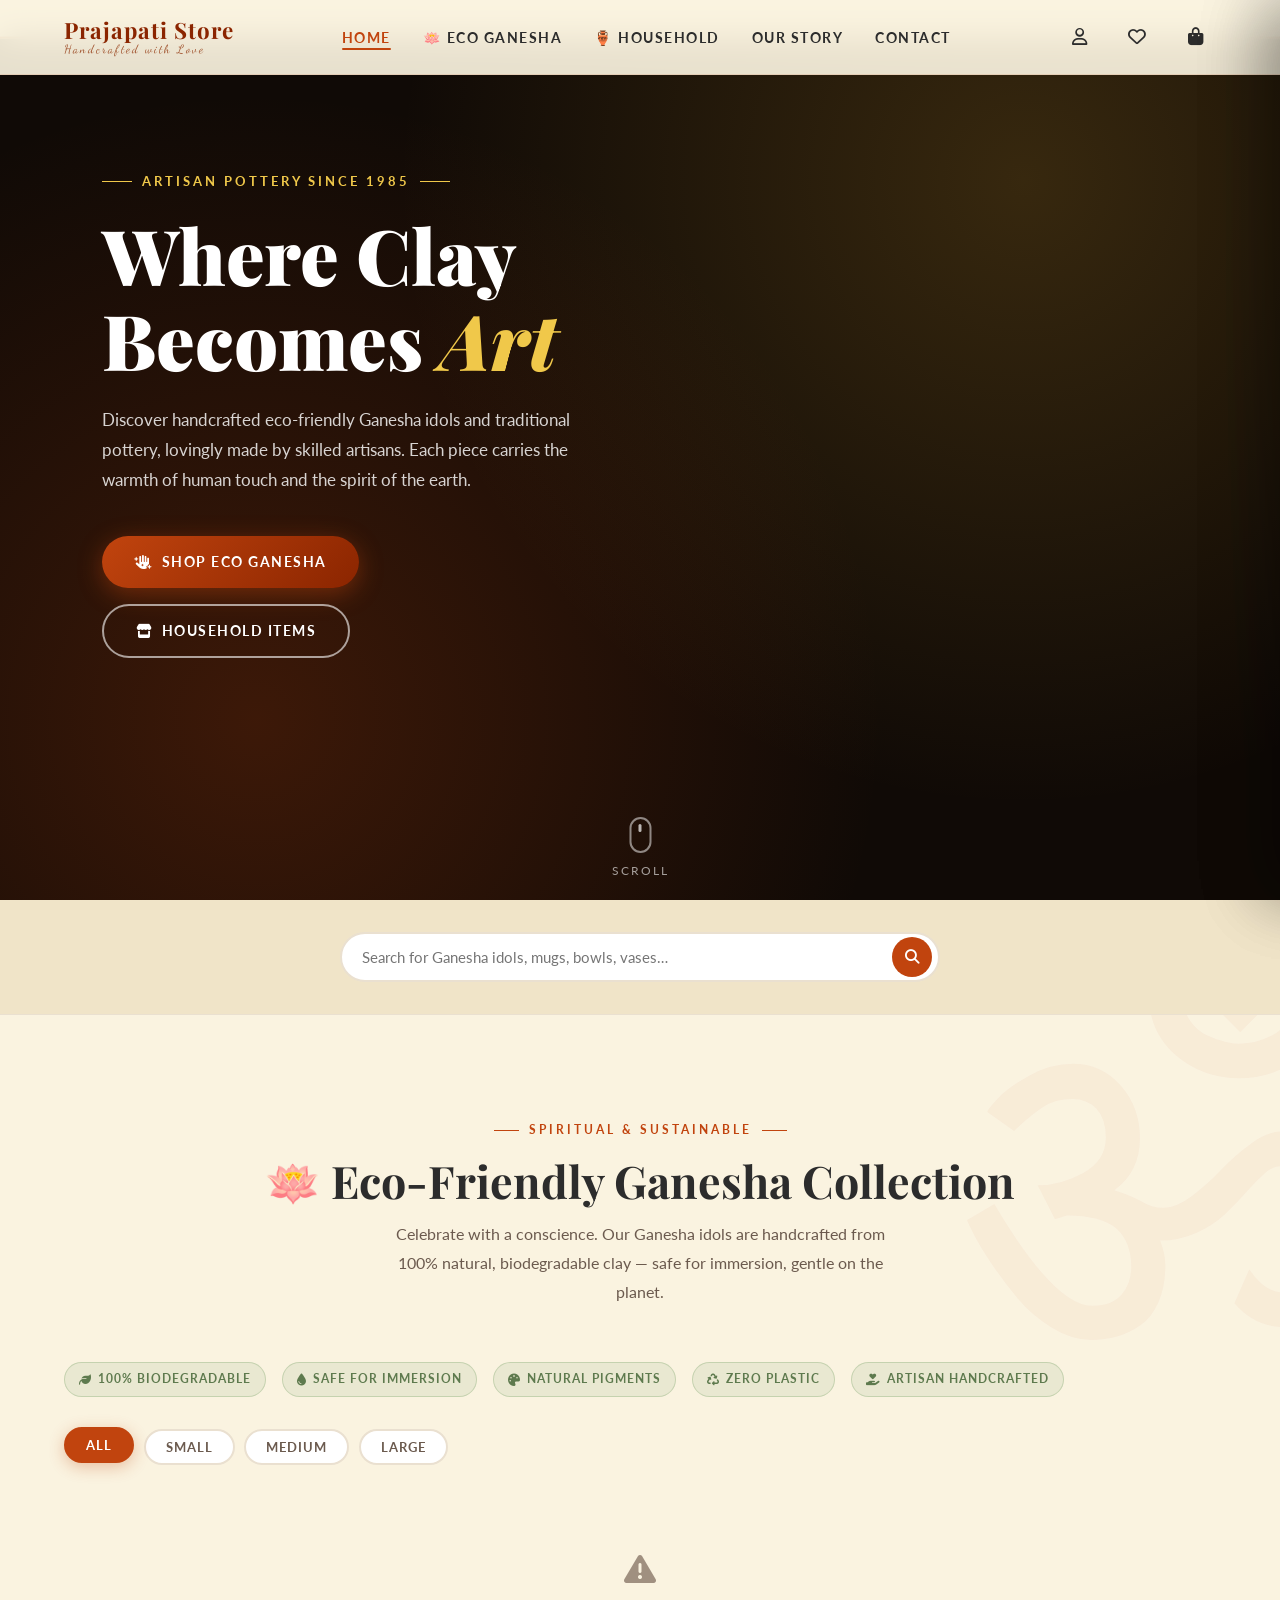
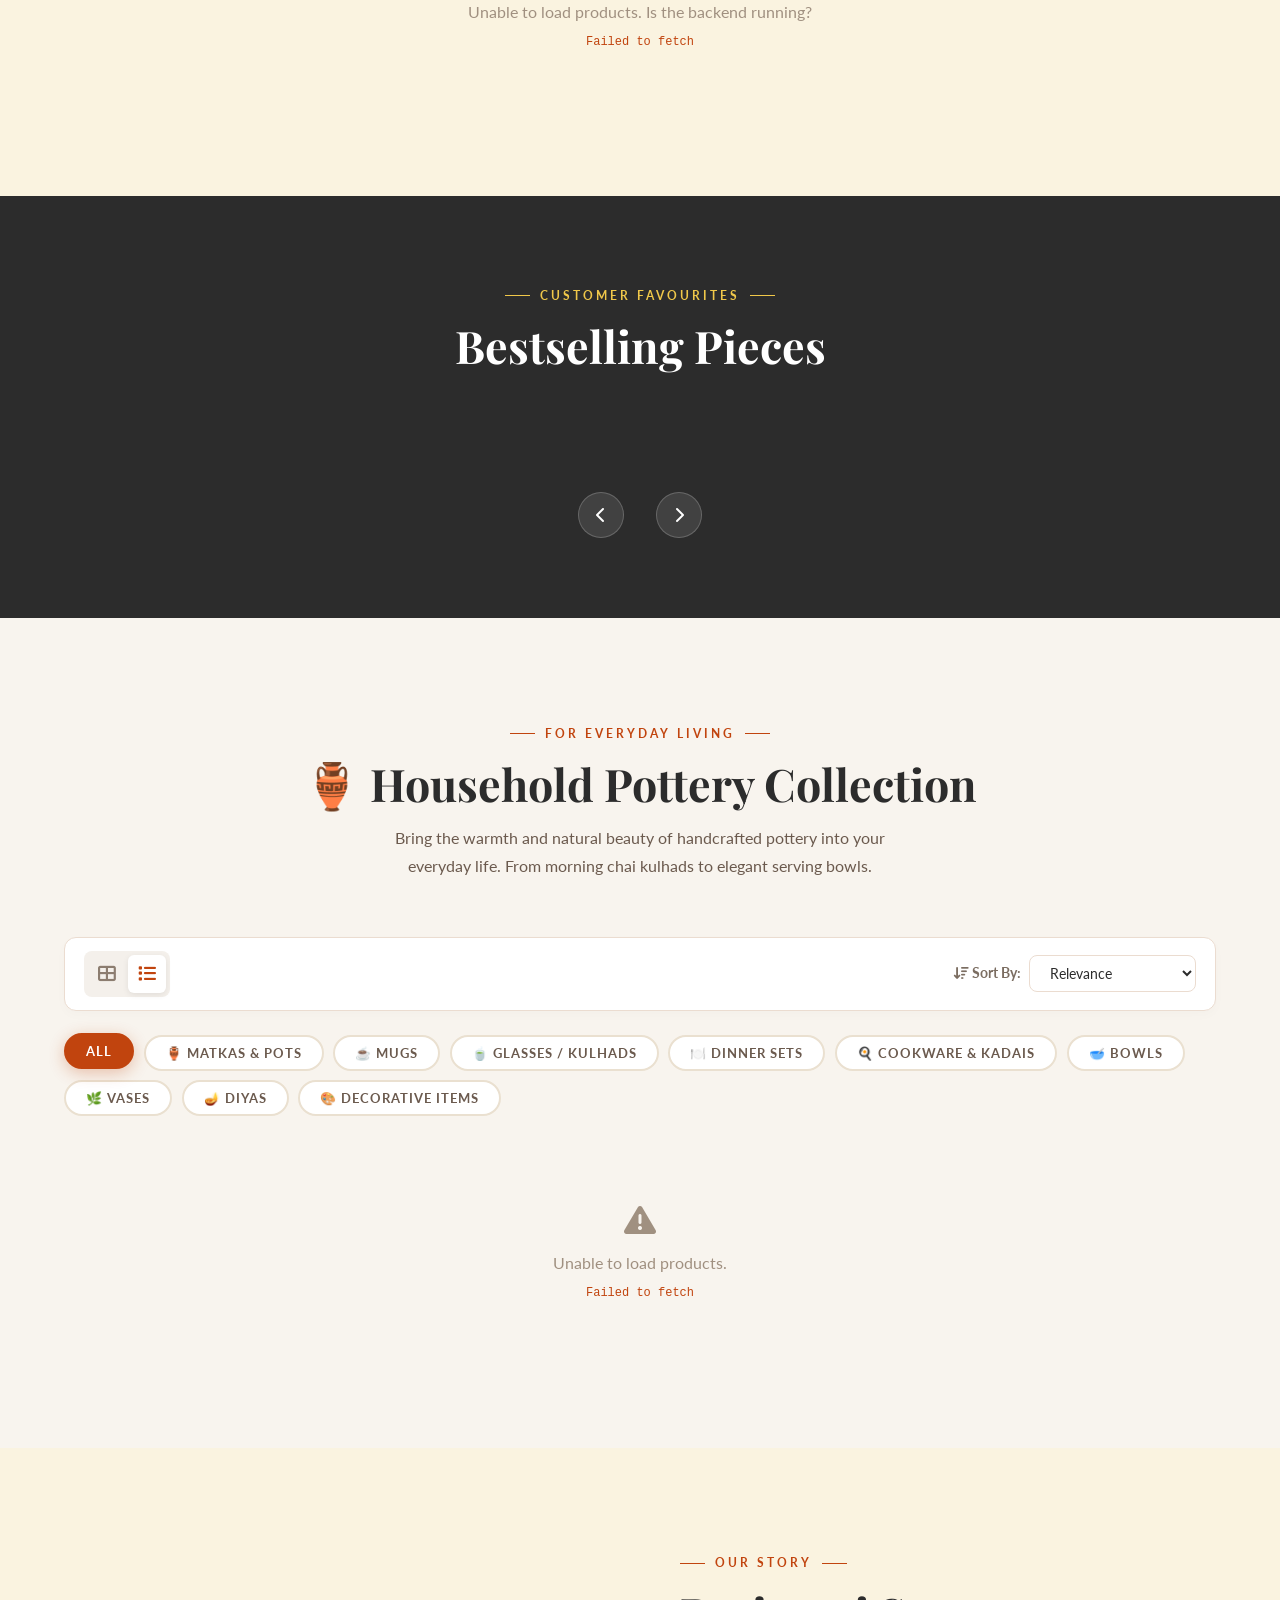
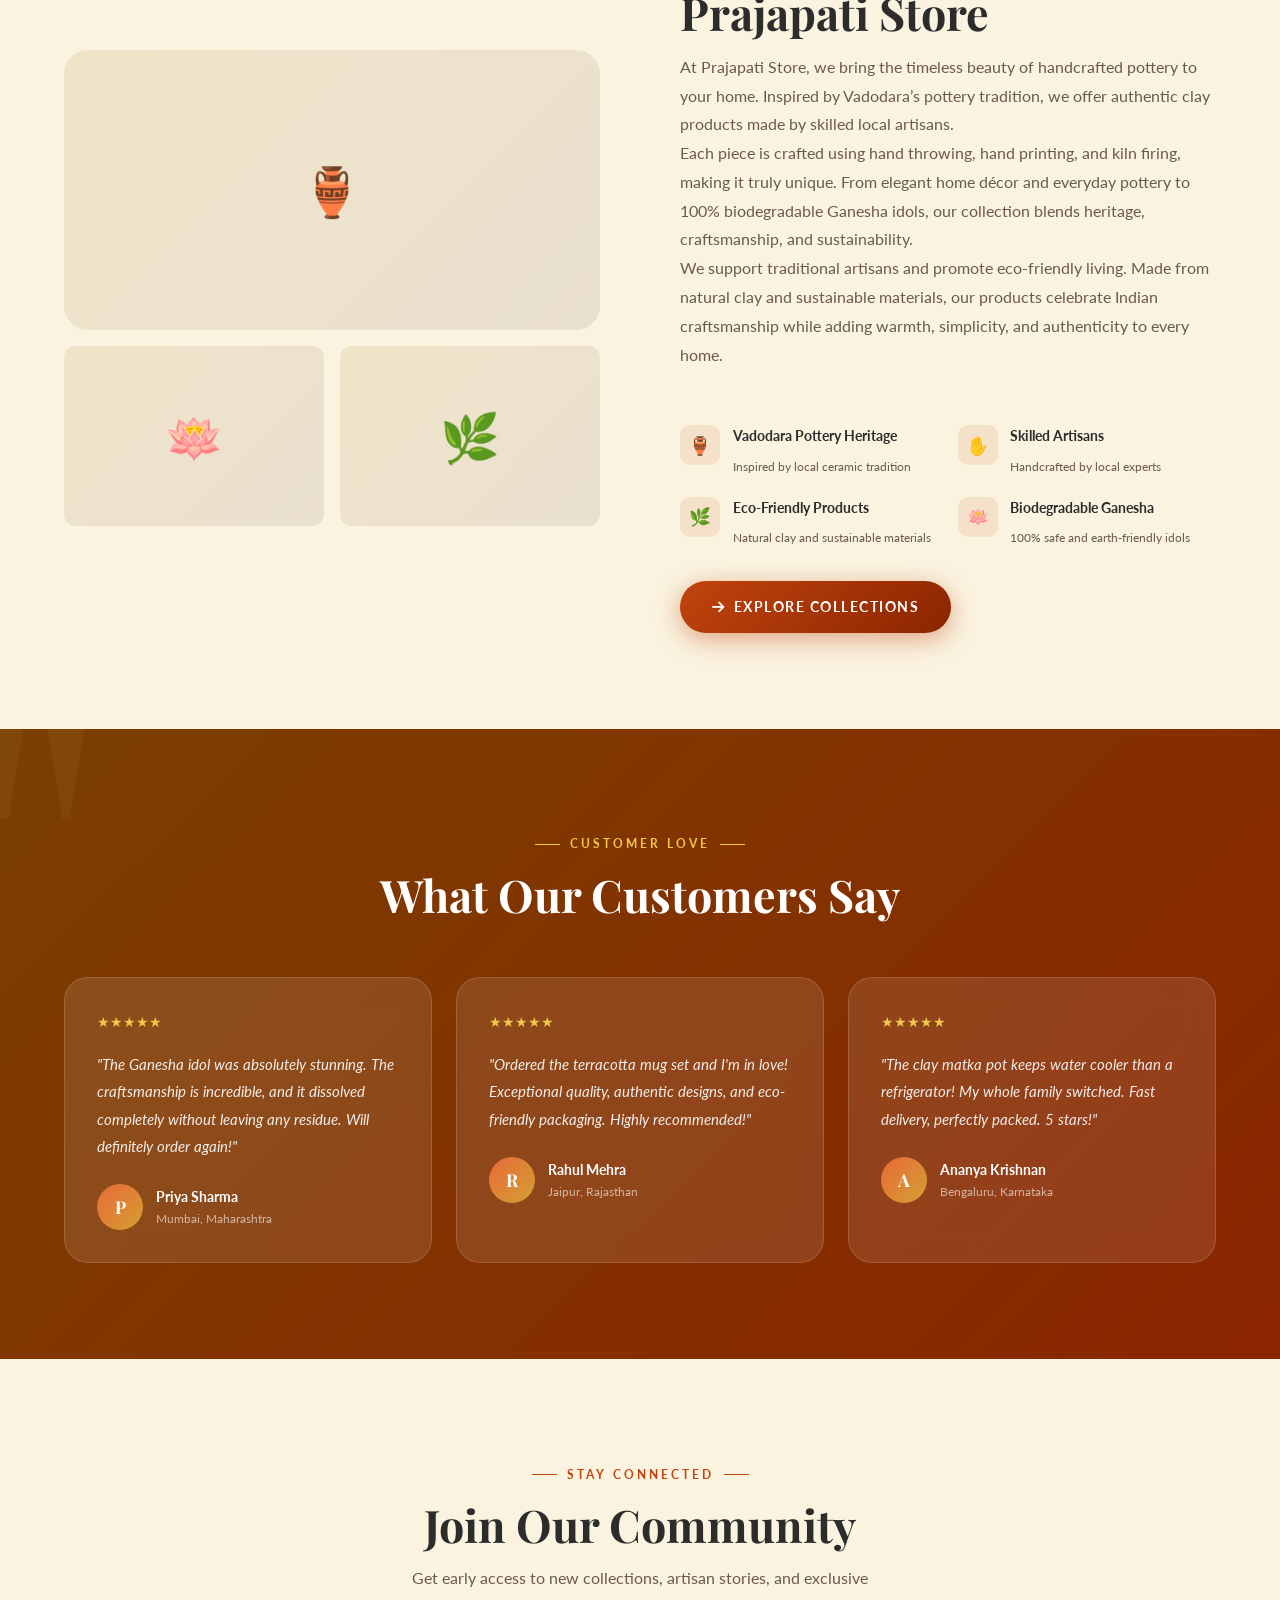
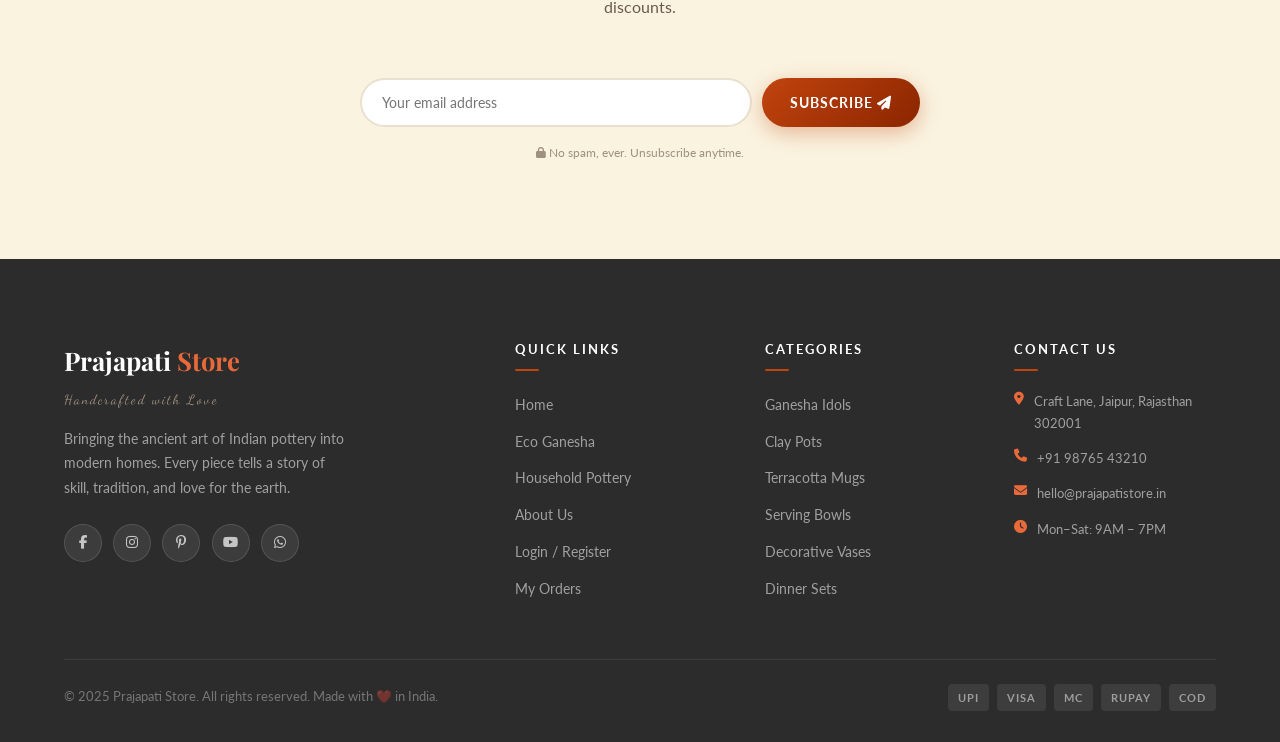
==== commit 6a4a2181: "feat: add order management system and admin dashboard" ====
--- a/frontend/index.html
+++ b/frontend/index.html
@@ -19,6 +19,12 @@
 
   <!-- Loading Screen -->
   <div id="loading-screen" role="status" aria-label="Loading">
+    <div class="loader-glow-orb"></div>
+    <svg class="loader-pot-svg" viewBox="0 0 100 100" width="80" height="80" aria-hidden="true">
+      <path class="pot-outline" d="M35,75 C35,75 25,58 25,45 C25,32 37,27 47,27 C49,27 49,24 49,22 L51,22 C51,24 51,27 53,27 C63,27 75,32 75,45 C75,58 65,75 65,75 Z" />
+      <path class="pot-rim" d="M43,22 L57,22" />
+      <ellipse class="pot-opening" cx="50" cy="22" rx="7" ry="1.5" />
+    </svg>
     <div class="loader-logo">Prajapati <span>Store</span></div>
     <div class="loader-bar"></div>
   </div>
@@ -59,6 +65,11 @@
         </a>
         <button class="nav-icon-btn" id="logout-nav-btn" title="Logout" aria-label="Logout" style="display:none;">
           <i class="fa-solid fa-right-from-bracket"></i>
+        </button>
+        <!-- Wishlist -->
+        <button class="nav-icon-btn" id="wishlist-nav-btn" aria-label="My Wishlist" title="Wishlist">
+          <i class="fa-regular fa-heart"></i>
+          <span class="cart-badge hidden" id="wishlist-badge" style="background:var(--terracotta);">0</span>
         </button>
         <!-- Cart -->
         <button class="nav-icon-btn" id="cart-btn" aria-label="Shopping Cart" title="Cart">
@@ -113,62 +124,6 @@
 
     <!-- Announcement Banner removed -->
 
-    <!-- Home Decor Categories -->
-    <section class="decor-category-section" aria-label="Home decor categories">
-      <div class="container">
-        <div class="section-header section-header-small">
-          <div class="section-eyebrow">Home Decor</div>
-          <h2 class="section-title">Shop by decor category</h2>
-        </div>
-        <div class="category-strip-wrap">
-          <div class="category-strip" role="list">
-            <a href="#household-section" class="category-card" role="listitem">
-              <span class="category-icon"><i class="fa-solid fa-couch"></i></span>
-              <span class="category-label">Bedding & decor</span>
-            </a>
-            <a href="#household-section" class="category-card" role="listitem">
-              <span class="category-icon"><i class="fa-solid fa-fan"></i></span>
-              <span class="category-label">Appliances</span>
-            </a>
-            <a href="#household-section" class="category-card" role="listitem">
-              <span class="category-icon"><i class="fa-solid fa-bicycle"></i></span>
-              <span class="category-label">Fitness</span>
-            </a>
-            <a href="#household-section" class="category-card" role="listitem">
-              <span class="category-icon"><i class="fa-solid fa-helmet-safety"></i></span>
-              <span class="category-label">Automotive products</span>
-            </a>
-            <a href="#household-section" class="category-card" role="listitem">
-              <span class="category-icon"><i class="fa-solid fa-pot-food"></i></span>
-              <span class="category-label">Kitchenware</span>
-            </a>
-            <a href="#household-section" class="category-card" role="listitem">
-              <span class="category-icon"><i class="fa-solid fa-broom"></i></span>
-              <span class="category-label">Home improvement</span>
-            </a>
-            <a href="#household-section" class="category-card" role="listitem">
-              <span class="category-icon"><i class="fa-solid fa-puzzle-piece"></i></span>
-              <span class="category-label">Toys</span>
-            </a>
-            <a href="#household-section" class="category-card" role="listitem">
-              <span class="category-icon"><i class="fa-solid fa-screwdriver-wrench"></i></span>
-              <span class="category-label">Tools</span>
-            </a>
-            <a href="#household-section" class="category-card" role="listitem">
-              <span class="category-icon"><i class="fa-solid fa-house"></i></span>
-              <span class="category-label">Home essentials</span>
-            </a>
-            <a href="#household-section" class="category-card" role="listitem">
-              <span class="category-icon"><i class="fa-solid fa-tree-city"></i></span>
-              <span class="category-label">Outdoor</span>
-            </a>
-          </div>
-          <button id="category-scroll-next" class="category-scroll-btn" aria-label="Scroll categories">
-            <i class="fa-solid fa-chevron-right"></i>
-          </button>
-        </div>
-      </div>
-    </section>
 
     <!-- Search -->
     <div class="search-section" aria-label="Product search">
@@ -255,13 +210,17 @@
           </p>
         </div>
 
-        <div class="list-controls" style="display:flex;justify-content:space-between;align-items:center;margin:1rem 0;gap:1rem;">
-          <div style="display:flex;gap:.5rem;align-items:center;">
-            <button id="view-grid" class="btn-secondary" aria-pressed="false">Grid</button>
-            <button id="view-list" class="btn-secondary" aria-pressed="true">List</button>
-          </div>
-          <div style="display:flex;gap:.5rem;align-items:center;">
-            <label for="sort-select" class="sr-only">Sort</label>
+        <div class="list-controls-bar">
+          <div class="view-toggle-group">
+            <button id="view-grid" class="view-toggle-btn" aria-pressed="false" aria-label="Grid View">
+              <i class="fa-solid fa-table-cells-large"></i>
+            </button>
+            <button id="view-list" class="view-toggle-btn" aria-pressed="true" aria-label="List View">
+              <i class="fa-solid fa-list"></i>
+            </button>
+          </div>
+          <div class="sort-group">
+            <label for="sort-select" class="sort-label"><i class="fa-solid fa-arrow-down-wide-short"></i> Sort By:</label>
             <select id="sort-select" aria-label="Sort products">
               <option value="relevance">Relevance</option>
               <option value="price-asc">Price: Low to High</option>
@@ -274,11 +233,15 @@
         <!-- Filters -->
         <div class="filter-bar" id="household-filters" role="group" aria-label="Filter household">
           <button class="filter-btn active" data-filter="All" id="hf-all">All</button>
+          <button class="filter-btn" data-filter="Pots" id="hf-pots">🏺 Matkas & Pots</button>
           <button class="filter-btn" data-filter="Mugs" id="hf-mugs">☕ Mugs</button>
+          <button class="filter-btn" data-filter="Glass" id="hf-glass">🍵 Glasses / Kulhads</button>
+          <button class="filter-btn" data-filter="Plates" id="hf-plates">🍽️ Dinner Sets</button>
+          <button class="filter-btn" data-filter="Cookware" id="hf-cookware">🍳 Cookware & Kadais</button>
           <button class="filter-btn" data-filter="Bowls" id="hf-bowls">🥣 Bowls</button>
           <button class="filter-btn" data-filter="Vases" id="hf-vases">🌿 Vases</button>
-          <button class="filter-btn" data-filter="Pots" id="hf-pots">🏺 Pots</button>
-          <button class="filter-btn" data-filter="Plates" id="hf-plates">🍽️ Dinner Sets</button>
+          <button class="filter-btn" data-filter="Diyas" id="hf-diyas">🪔 Diyas</button>
+          <button class="filter-btn" data-filter="Decorative" id="hf-decorative">🎨 Decorative items</button>
         </div>
 
         <!-- Product Grid -->
@@ -461,6 +424,30 @@
   </footer>
 
   <!-- ══════════════════════════════════════════
+       WISHLIST SIDEBAR
+       ══════════════════════════════════════════ -->
+  <div id="wishlist-overlay" class="cart-overlay" aria-hidden="true"></div>
+  <aside id="wishlist-sidebar" class="cart-sidebar" role="dialog" aria-modal="true" aria-label="My Wishlist">
+    <div class="cart-header">
+      <h3>
+        <i class="fa-solid fa-heart" style="color:var(--terracotta);margin-right:8px;"></i>
+        My Wishlist
+        <span class="cart-count-label" id="wishlist-count-label">0 items</span>
+      </h3>
+      <button class="cart-close-btn" id="wishlist-close-btn" aria-label="Close wishlist">
+        <i class="fa-solid fa-xmark"></i>
+      </button>
+    </div>
+    <div class="cart-items" id="wishlist-items">
+      <div class="cart-empty" id="wishlist-empty" style="display:flex;">
+        <i class="fa-solid fa-heart"></i>
+        <h4>Your wishlist is empty</h4>
+        <p>Save your favorite items here!</p>
+      </div>
+    </div>
+  </aside>
+
+  <!-- ══════════════════════════════════════════
        CART SIDEBAR
        ══════════════════════════════════════════ -->
   <div id="cart-overlay" class="cart-overlay" aria-hidden="true"></div>
--- a/frontend/css/style.css
+++ b/frontend/css/style.css
@@ -106,29 +106,90 @@
 #loading-screen {
   position: fixed;
   inset: 0;
-  background: var(--charcoal);
+  background: radial-gradient(circle at center, #1b110a 0%, #0d0805 100%);
   z-index: 9999;
   display: flex;
   flex-direction: column;
   align-items: center;
   justify-content: center;
-  gap: 20px;
+  gap: 24px;
   transition: opacity 0.6s ease, visibility 0.6s ease;
 }
 #loading-screen.hidden { opacity: 0; visibility: hidden; }
+
+.loader-glow-orb {
+  position: absolute;
+  width: 200px;
+  height: 200px;
+  background: rgba(193, 68, 14, 0.16);
+  border-radius: 50%;
+  filter: blur(50px);
+  z-index: 1;
+  animation: pulseGlow 3s ease-in-out infinite;
+}
+
+@keyframes pulseGlow {
+  0%, 100% { transform: scale(0.9); opacity: 0.5; }
+  50% { transform: scale(1.2); opacity: 0.9; }
+}
+
+.loader-pot-svg {
+  z-index: 2;
+  filter: drop-shadow(0 0 12px rgba(193, 68, 14, 0.65));
+}
+
+.pot-outline {
+  fill: none;
+  stroke: var(--terracotta-light);
+  stroke-width: 2.5;
+  stroke-linecap: round;
+  stroke-dasharray: 250;
+  stroke-dashoffset: 250;
+  animation: drawOutline 3s cubic-bezier(0.4, 0, 0.2, 1) infinite;
+}
+
+.pot-rim, .pot-opening {
+  fill: none;
+  stroke: var(--gold-light);
+  stroke-width: 2;
+  stroke-linecap: round;
+  stroke-dasharray: 100;
+  stroke-dashoffset: 100;
+  animation: drawOutline 3s cubic-bezier(0.4, 0, 0.2, 1) infinite 0.4s;
+}
+
+@keyframes drawOutline {
+  0% { stroke-dashoffset: 250; }
+  50% { stroke-dashoffset: 0; }
+  100% { stroke-dashoffset: -250; }
+}
+
 .loader-logo {
   font-family: var(--font-heading);
-  font-size: 2.5rem;
+  font-size: 2.6rem;
   color: var(--cream);
-  letter-spacing: 3px;
+  letter-spacing: 5px;
+  z-index: 2;
+  text-transform: uppercase;
+  animation: logoBreath 3s ease-in-out infinite;
 }
 .loader-logo span { color: var(--terracotta-light); }
+
+@keyframes logoBreath {
+  0%, 100% { opacity: 0.9; transform: scale(0.99); text-shadow: 0 0 10px rgba(255,255,255,0.05); }
+  50% { opacity: 1; transform: scale(1); text-shadow: 0 0 20px rgba(193, 68, 14, 0.2); }
+}
+
 .loader-bar {
-  width: 200px;
-  height: 3px;
-  background: rgba(255,255,255,0.1);
-  border-radius: 2px;
+  width: 220px;
+  height: 4px;
+  background: rgba(255,255,255,0.05);
+  border-radius: 4px;
   overflow: hidden;
+  position: relative;
+  border: 1px solid rgba(255,255,255,0.05);
+  box-shadow: 0 0 10px rgba(0, 0, 0, 0.3);
+  z-index: 2;
 }
 .loader-bar::after {
   content: '';
@@ -136,8 +197,9 @@
   height: 100%;
   width: 0;
   background: linear-gradient(90deg, var(--terracotta), var(--gold));
-  border-radius: 2px;
-  animation: loadProgress 1.8s ease forwards;
+  border-radius: 4px;
+  box-shadow: 0 0 8px rgba(193, 68, 14, 0.8);
+  animation: loadProgress 2.2s cubic-bezier(0.1, 0.8, 0.1, 1) forwards;
 }
 @keyframes loadProgress { to { width: 100%; } }
 
@@ -306,9 +368,9 @@
   position: absolute;
   inset: 0;
   background:
-    linear-gradient(135deg, rgba(44, 44, 44, 0.72) 0%, rgba(139, 37, 0, 0.55) 50%, rgba(123, 63, 0, 0.65) 100%),
-    url('images/hero-bg.jpg') center / cover no-repeat;
-  background-color: var(--charcoal);
+    linear-gradient(90deg, rgba(16, 10, 6, 0.98) 0%, rgba(16, 10, 6, 0.88) 45%, rgba(16, 10, 6, 0) 100%),
+    url('/images/potter_hero_bg.png') center / cover no-repeat;
+  background-color: #100a06;
 }
 
 .hero-bg-pattern {
@@ -321,7 +383,7 @@
 .hero-content {
   position: relative;
   z-index: 2;
-  padding: 0 8%;
+  padding: 0 8% 5rem 8%;
   max-width: 700px;
 }
 
@@ -426,7 +488,8 @@
 
 .hero-scroll-hint {
   position: absolute;
-  bottom: 2.5rem; left: 50%;
+  bottom: 1.2rem;
+  left: 50%;
   transform: translateX(-50%);
   display: flex;
   flex-direction: column;
@@ -437,6 +500,7 @@
   letter-spacing: 2px;
   text-transform: uppercase;
   animation: float 2s ease-in-out infinite;
+  z-index: 3;
 }
 .scroll-mouse {
   width: 22px; height: 36px;
@@ -1872,6 +1936,7 @@
   .hamburger { display: flex; }
   .nav-actions { gap: 0.5rem; }
 
+  .hero-scroll-hint { display: none; }
   .hero-content { padding: 0 5%; }
   .hero-title { font-size: 2.4rem; }
 
@@ -1912,3 +1977,273 @@
 
   .hero-btns { flex-direction: column; }
 }
+
+/* ============================================================
+   HOUSEHOLD LIST & GRID VIEW CONTROLS
+   ============================================================ */
+.list-controls-bar {
+  display: flex;
+  justify-content: space-between;
+  align-items: center;
+  margin: 1.5rem 0;
+  padding: 0.8rem 1.2rem;
+  background: white;
+  border-radius: 12px;
+  border: 1.5px solid #ebdcd0;
+  box-shadow: 0 4px 12px rgba(0, 0, 0, 0.02);
+}
+
+.view-toggle-group {
+  display: flex;
+  background: #f4f0eb;
+  padding: 4px;
+  border-radius: 8px;
+  gap: 2px;
+}
+
+.view-toggle-btn {
+  background: transparent;
+  border: none;
+  width: 38px;
+  height: 38px;
+  border-radius: 6px;
+  color: #8c7d70;
+  cursor: pointer;
+  display: flex;
+  align-items: center;
+  justify-content: center;
+  font-size: 1.1rem;
+  transition: all 0.2s ease;
+}
+
+.view-toggle-btn:hover {
+  color: var(--terracotta);
+}
+
+.view-toggle-btn[aria-pressed="true"] {
+  background: white;
+  color: var(--terracotta);
+  box-shadow: 0 2px 6px rgba(0, 0, 0, 0.08);
+}
+
+.sort-group {
+  display: flex;
+  align-items: center;
+  gap: 8px;
+}
+
+.sort-label {
+  font-size: 0.85rem;
+  font-weight: 700;
+  color: #7b6d61;
+}
+
+#sort-select {
+  padding: 8px 16px;
+  border: 1.5px solid #ebdcd0;
+  border-radius: 8px;
+  background: white;
+  font-family: var(--font-body);
+  font-size: 0.88rem;
+  color: var(--charcoal);
+  outline: none;
+  cursor: pointer;
+  transition: border-color 0.2s;
+}
+
+#sort-select:focus {
+  border-color: var(--terracotta);
+}
+
+.product-desc-short {
+  display: none;
+}
+
+/* ============================================================
+   LIST VIEW OVERRIDES
+   ============================================================ */
+.product-grid.list-view {
+  display: flex;
+  flex-direction: column;
+  gap: 1.5rem;
+}
+
+.product-grid.list-view .product-card {
+  display: flex;
+  flex-direction: row;
+  align-items: center;
+  background: white;
+  border-radius: 16px;
+  overflow: hidden;
+  padding: 1.25rem;
+  gap: 2rem;
+  border: 1px solid #ebdcd0;
+  box-shadow: 0 4px 12px rgba(0, 0, 0, 0.02);
+  transition: all 0.25s ease;
+}
+
+.product-grid.list-view .product-card:hover {
+  transform: translateY(-4px);
+  box-shadow: var(--shadow-md);
+}
+
+.product-grid.list-view .product-img-wrap {
+  width: 170px;
+  height: 170px;
+  aspect-ratio: 1 / 1;
+  border-radius: 12px;
+  flex-shrink: 0;
+  margin-bottom: 0;
+}
+
+.product-grid.list-view .product-info {
+  flex: 1;
+  padding: 0;
+  display: flex;
+  flex-direction: row;
+  align-items: center;
+  justify-content: space-between;
+  gap: 2.5rem;
+  min-width: 0;
+  position: relative;
+}
+
+.product-grid.list-view .product-details-wrap {
+  display: flex;
+  flex-direction: column;
+  flex: 1;
+  min-width: 0;
+  text-align: left;
+}
+
+.product-grid.list-view .product-category {
+  margin-bottom: 4px;
+}
+
+.product-grid.list-view .product-name {
+  font-size: 1.35rem;
+  margin-bottom: 6px;
+}
+
+.product-grid.list-view .product-rating {
+  margin-bottom: 8px;
+}
+
+.product-grid.list-view .product-desc-short {
+  display: -webkit-box;
+  -webkit-line-clamp: 2;
+  -webkit-box-orient: vertical;
+  overflow: hidden;
+  font-size: 0.85rem;
+  color: #7b6d61;
+  margin: 6px 0 0 0;
+  line-height: 1.5;
+  text-align: left;
+}
+
+.product-grid.list-view .product-price-row {
+  display: flex;
+  flex-direction: column;
+  align-items: flex-end;
+  gap: 12px;
+  margin-top: 0;
+  border-top: none;
+  padding: 0;
+  flex-shrink: 0;
+}
+
+.product-grid.list-view .price-group {
+  display: flex;
+  flex-direction: column;
+  align-items: flex-end;
+  gap: 2px;
+}
+
+.product-grid.list-view .price-current {
+  font-size: 1.45rem;
+  color: var(--terracotta);
+}
+
+.product-grid.list-view .price-original {
+  font-size: 0.88rem;
+  color: #bbb;
+}
+
+.product-grid.list-view .add-to-cart-btn {
+  display: inline-flex;
+  align-items: center;
+  justify-content: center;
+  gap: 8px;
+  padding: 10px 20px;
+  background: linear-gradient(135deg, var(--terracotta), var(--terracotta-dark));
+  color: white;
+  border: none;
+  border-radius: 30px;
+  font-size: 0.8rem;
+  font-weight: 700;
+  letter-spacing: 0.5px;
+  text-transform: uppercase;
+  width: auto;
+  height: auto;
+  cursor: pointer;
+  box-shadow: 0 4px 12px rgba(193, 68, 14, 0.22);
+  transition: all 0.2s ease;
+}
+
+.product-grid.list-view .add-to-cart-btn::after {
+  content: ' Add to Cart';
+  font-family: var(--font-body);
+}
+
+.product-grid.list-view .add-to-cart-btn:hover {
+  transform: translateY(-2px);
+  box-shadow: 0 6px 18px rgba(193, 68, 14, 0.32);
+}
+
+.product-grid.list-view .discount-save-tag {
+  background: #f0f8f4;
+  color: #2d7a52;
+  padding: 2px 8px;
+  border-radius: 6px;
+  font-size: 0.75rem;
+  font-weight: 700;
+  margin-top: 4px;
+}
+
+@media (max-width: 768px) {
+  .product-grid.list-view .product-card {
+    flex-direction: column;
+    align-items: stretch;
+    gap: 1.25rem;
+    padding: 1.25rem;
+  }
+  
+  .product-grid.list-view .product-img-wrap {
+    width: 100%;
+    height: 200px;
+  }
+
+  .product-grid.list-view .product-info {
+    flex-direction: column;
+    align-items: stretch;
+    gap: 1.25rem;
+  }
+
+  .product-grid.list-view .product-price-row {
+    flex-direction: row;
+    justify-content: space-between;
+    align-items: center;
+    border-top: 1px solid #ebdcd0;
+    padding-top: 1rem;
+    width: 100%;
+  }
+
+  .product-grid.list-view .price-group {
+    flex-direction: row;
+    align-items: baseline;
+    gap: 6px;
+  }
+}
+
+
+
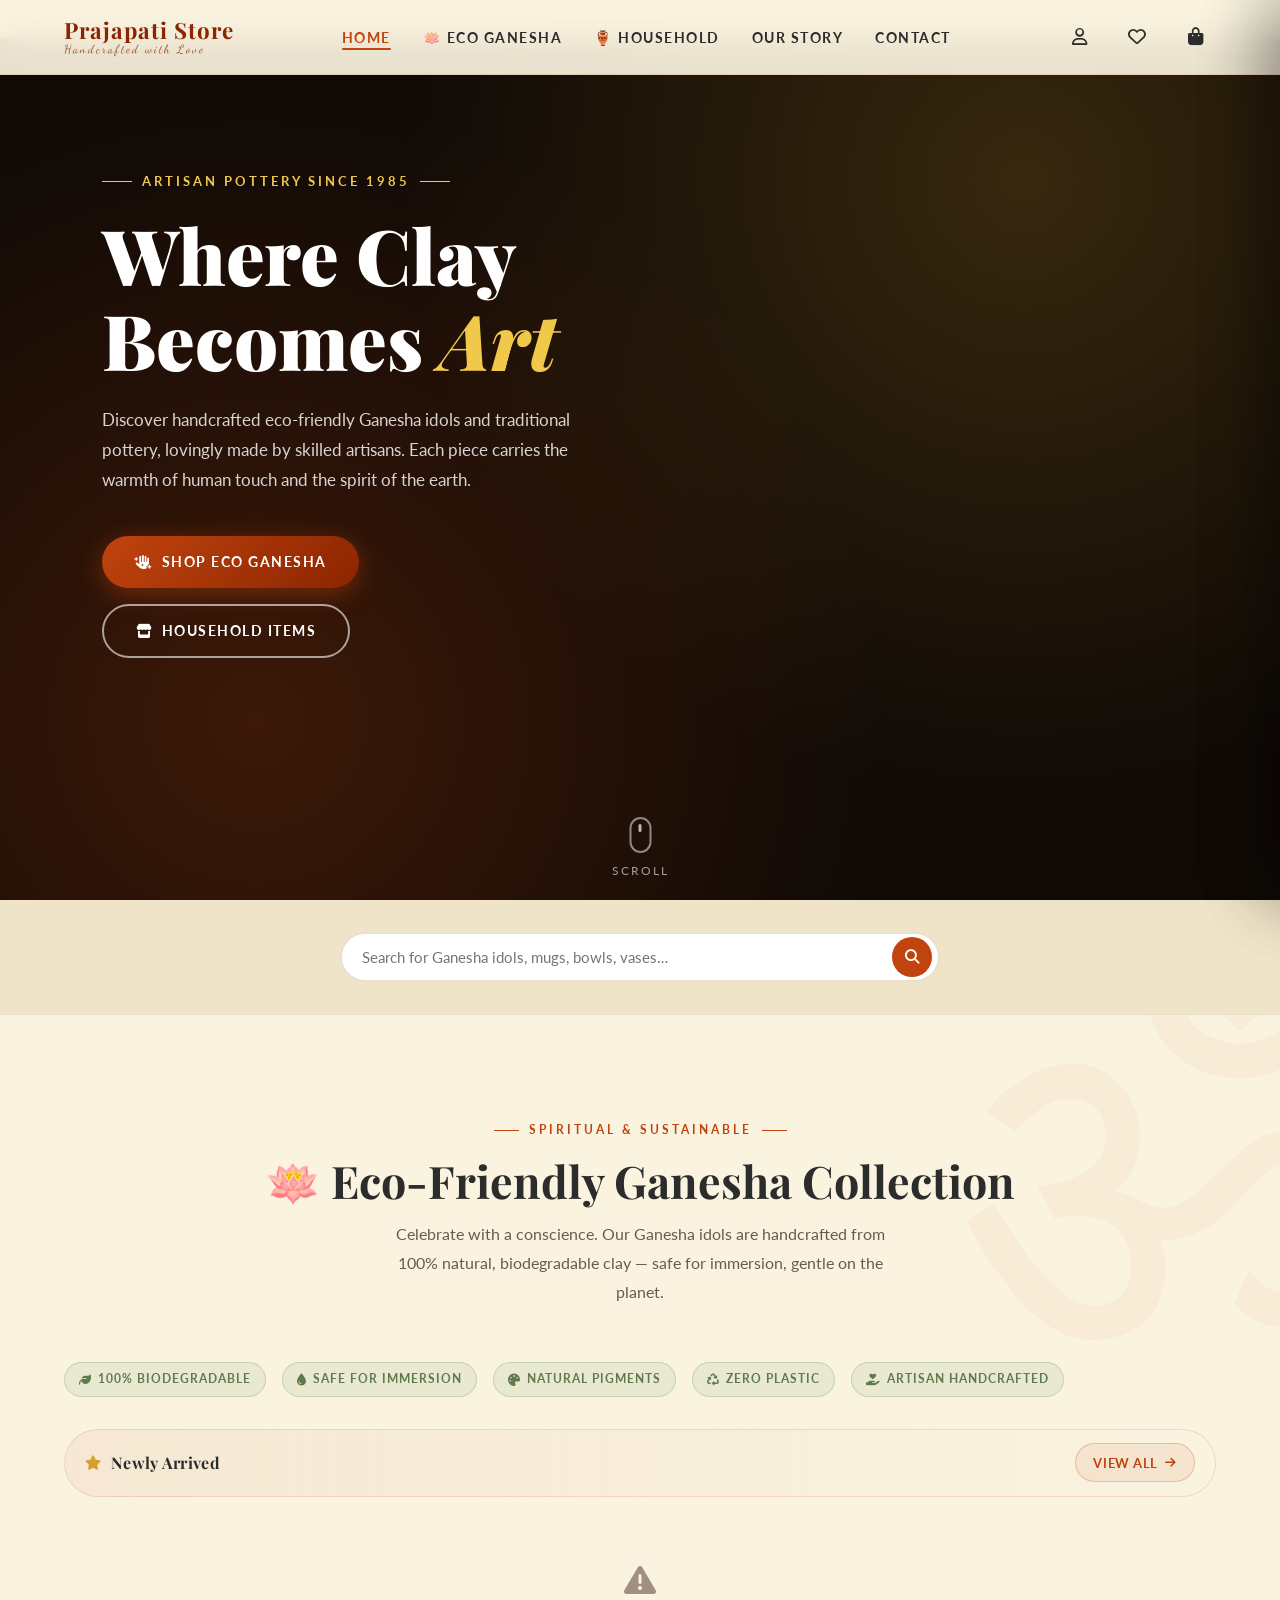
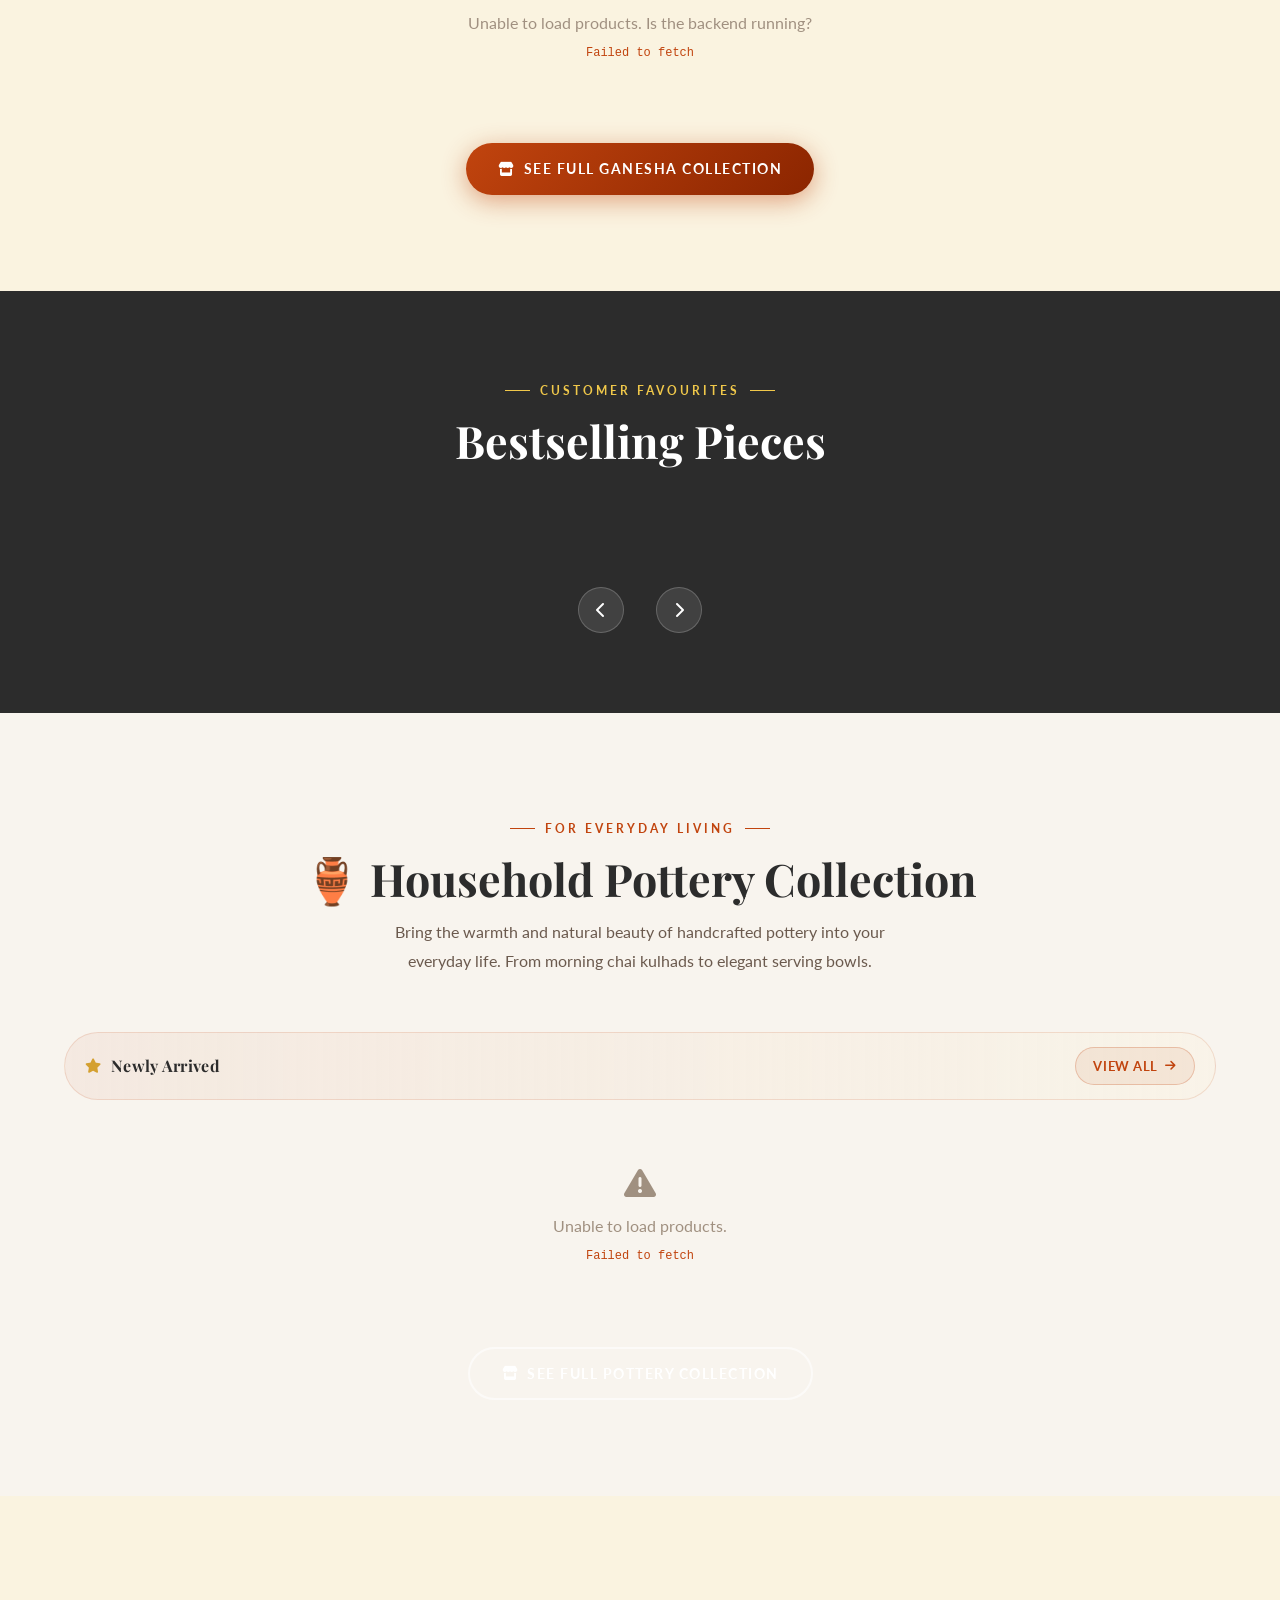
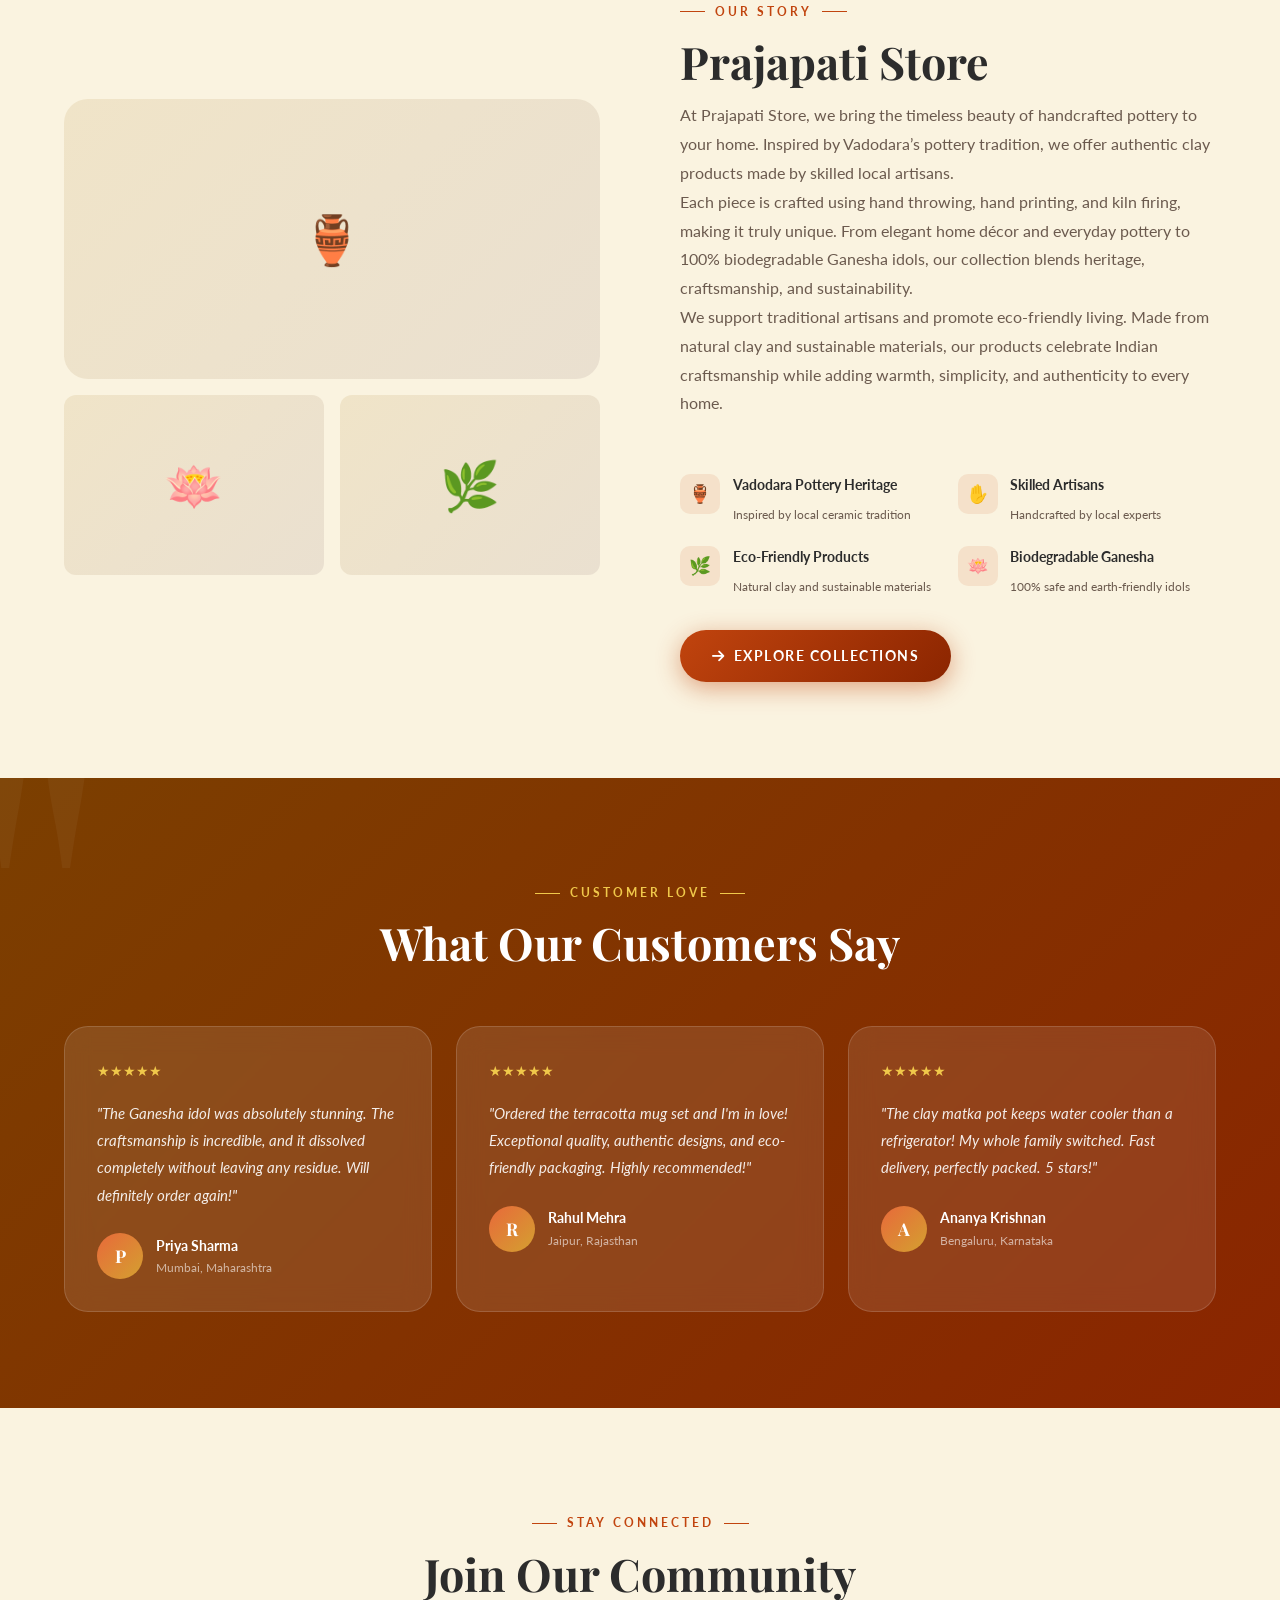
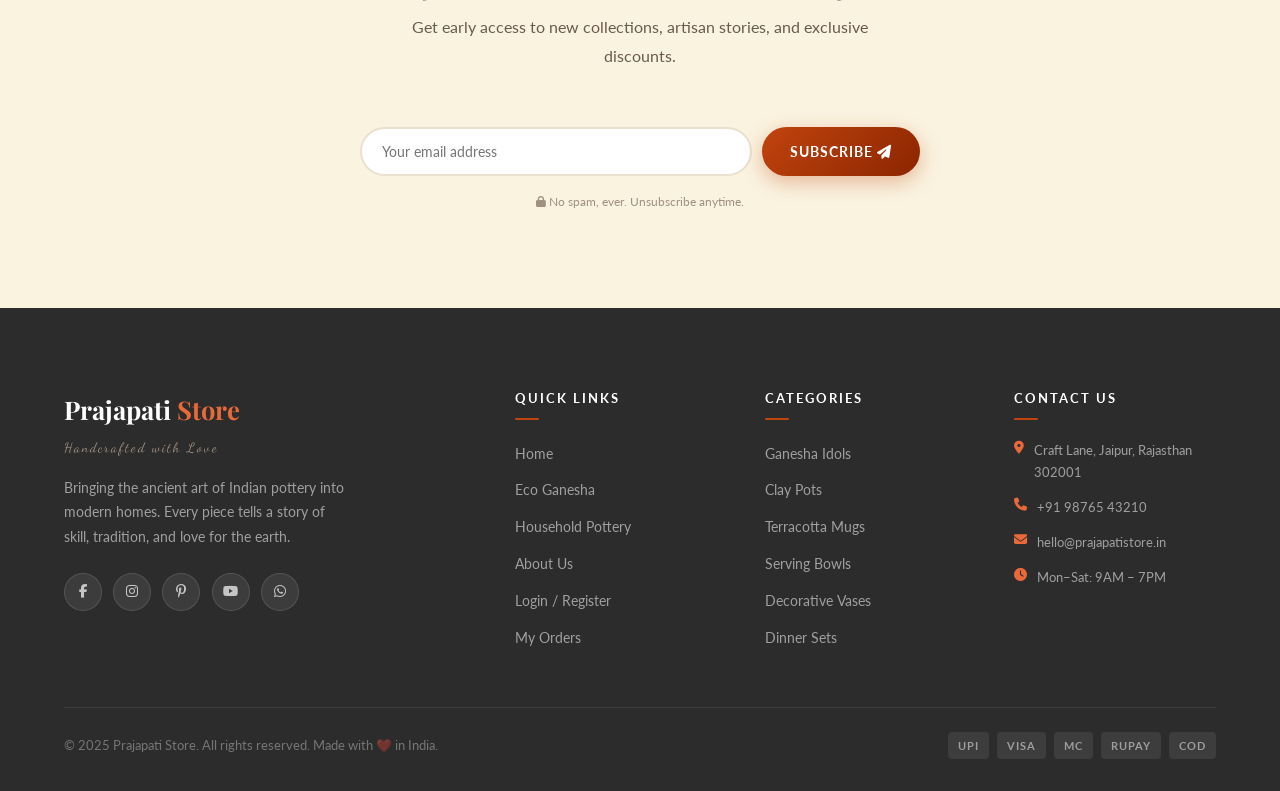
==== commit a0583b26: "feat: add ganesha and household category pages and styling" ====
--- a/frontend/index.html
+++ b/frontend/index.html
@@ -159,16 +159,26 @@
           <span class="eco-pill"><i class="fa-solid fa-hand-holding-heart"></i> Artisan Handcrafted</span>
         </div>
 
-        <!-- Filters -->
-        <div class="filter-bar" id="ganesha-filters" role="group" aria-label="Filter Ganesha">
-          <button class="filter-btn active" data-filter="All" id="gf-all">All</button>
-          <button class="filter-btn" data-filter="Small" id="gf-small">Small</button>
-          <button class="filter-btn" data-filter="Medium" id="gf-medium">Medium</button>
-          <button class="filter-btn" data-filter="Large" id="gf-large">Large</button>
-        </div>
-
-        <!-- Product Grid -->
+        <!-- Newly Arrived Label + View All -->
+        <div class="section-preview-bar reveal">
+          <div class="preview-label">
+            <i class="fa-solid fa-star" style="color:var(--gold);"></i>
+            <span>Newly Arrived</span>
+          </div>
+          <a href="/ganesha" class="view-all-btn" id="view-all-ganesha">
+            View All <i class="fa-solid fa-arrow-right"></i>
+          </a>
+        </div>
+
+        <!-- Product Grid (max 3 newest) -->
         <div class="product-grid" id="ganesha-grid" aria-label="Ganesha products"></div>
+
+        <!-- Bottom View All -->
+        <div style="text-align:center;margin-top:2rem;">
+          <a href="/ganesha" class="btn-primary" id="view-all-ganesha-bottom">
+            <i class="fa-solid fa-store"></i> See Full Ganesha Collection
+          </a>
+        </div>
       </div>
     </section>
 
@@ -210,42 +220,26 @@
           </p>
         </div>
 
-        <div class="list-controls-bar">
-          <div class="view-toggle-group">
-            <button id="view-grid" class="view-toggle-btn" aria-pressed="false" aria-label="Grid View">
-              <i class="fa-solid fa-table-cells-large"></i>
-            </button>
-            <button id="view-list" class="view-toggle-btn" aria-pressed="true" aria-label="List View">
-              <i class="fa-solid fa-list"></i>
-            </button>
-          </div>
-          <div class="sort-group">
-            <label for="sort-select" class="sort-label"><i class="fa-solid fa-arrow-down-wide-short"></i> Sort By:</label>
-            <select id="sort-select" aria-label="Sort products">
-              <option value="relevance">Relevance</option>
-              <option value="price-asc">Price: Low to High</option>
-              <option value="price-desc">Price: High to Low</option>
-              <option value="rating">Top Rated</option>
-            </select>
-          </div>
-        </div>
-
-        <!-- Filters -->
-        <div class="filter-bar" id="household-filters" role="group" aria-label="Filter household">
-          <button class="filter-btn active" data-filter="All" id="hf-all">All</button>
-          <button class="filter-btn" data-filter="Pots" id="hf-pots">🏺 Matkas & Pots</button>
-          <button class="filter-btn" data-filter="Mugs" id="hf-mugs">☕ Mugs</button>
-          <button class="filter-btn" data-filter="Glass" id="hf-glass">🍵 Glasses / Kulhads</button>
-          <button class="filter-btn" data-filter="Plates" id="hf-plates">🍽️ Dinner Sets</button>
-          <button class="filter-btn" data-filter="Cookware" id="hf-cookware">🍳 Cookware & Kadais</button>
-          <button class="filter-btn" data-filter="Bowls" id="hf-bowls">🥣 Bowls</button>
-          <button class="filter-btn" data-filter="Vases" id="hf-vases">🌿 Vases</button>
-          <button class="filter-btn" data-filter="Diyas" id="hf-diyas">🪔 Diyas</button>
-          <button class="filter-btn" data-filter="Decorative" id="hf-decorative">🎨 Decorative items</button>
-        </div>
-
-        <!-- Product Grid -->
+        <!-- Newly Arrived Label + View All -->
+        <div class="section-preview-bar reveal">
+          <div class="preview-label">
+            <i class="fa-solid fa-star" style="color:var(--gold);"></i>
+            <span>Newly Arrived</span>
+          </div>
+          <a href="/household" class="view-all-btn" id="view-all-household">
+            View All <i class="fa-solid fa-arrow-right"></i>
+          </a>
+        </div>
+
+        <!-- Product Grid (max 3 newest) -->
         <div class="product-grid" id="household-grid" aria-label="Household products"></div>
+
+        <!-- Bottom View All -->
+        <div style="text-align:center;margin-top:2rem;">
+          <a href="/household" class="btn-secondary" id="view-all-household-bottom">
+            <i class="fa-solid fa-store"></i> See Full Pottery Collection
+          </a>
+        </div>
       </div>
     </section>
 
--- a/frontend/css/style.css
+++ b/frontend/css/style.css
@@ -2245,5 +2245,69 @@
   }
 }
 
-
-
+/* ============================================================
+   HOMEPAGE PREVIEW BAR — "Newly Arrived" label + View All
+   ============================================================ */
+.section-preview-bar {
+  display: flex;
+  align-items: center;
+  justify-content: space-between;
+  margin: 1.6rem 0 1.2rem;
+  padding: 0.85rem 1.25rem;
+  background: linear-gradient(90deg, rgba(193,68,14,0.06) 0%, rgba(250,243,224,0.4) 100%);
+  border: 1px solid rgba(193,68,14,0.14);
+  border-radius: 50px;
+  gap: 1rem;
+}
+
+.preview-label {
+  display: flex;
+  align-items: center;
+  gap: 0.6rem;
+  font-family: var(--font-heading);
+  font-size: 1rem;
+  font-weight: 700;
+  color: var(--charcoal);
+  letter-spacing: 0.02em;
+}
+
+.preview-label i {
+  font-size: 0.9rem;
+}
+
+.view-all-btn {
+  display: inline-flex;
+  align-items: center;
+  gap: 0.45rem;
+  font-family: var(--font-body);
+  font-size: 0.82rem;
+  font-weight: 700;
+  color: var(--terracotta);
+  background: rgba(193,68,14,0.08);
+  border: 1.5px solid rgba(193,68,14,0.25);
+  padding: 0.45rem 1.1rem;
+  border-radius: 50px;
+  letter-spacing: 0.04em;
+  text-transform: uppercase;
+  transition: var(--transition);
+  white-space: nowrap;
+  text-decoration: none;
+}
+
+.view-all-btn:hover {
+  background: var(--terracotta);
+  color: #fff;
+  border-color: var(--terracotta);
+  transform: translateX(3px);
+  box-shadow: 0 4px 16px rgba(193,68,14,0.25);
+}
+
+.view-all-btn i {
+  font-size: 0.75rem;
+  transition: transform 0.25s;
+}
+
+.view-all-btn:hover i {
+  transform: translateX(4px);
+}
+
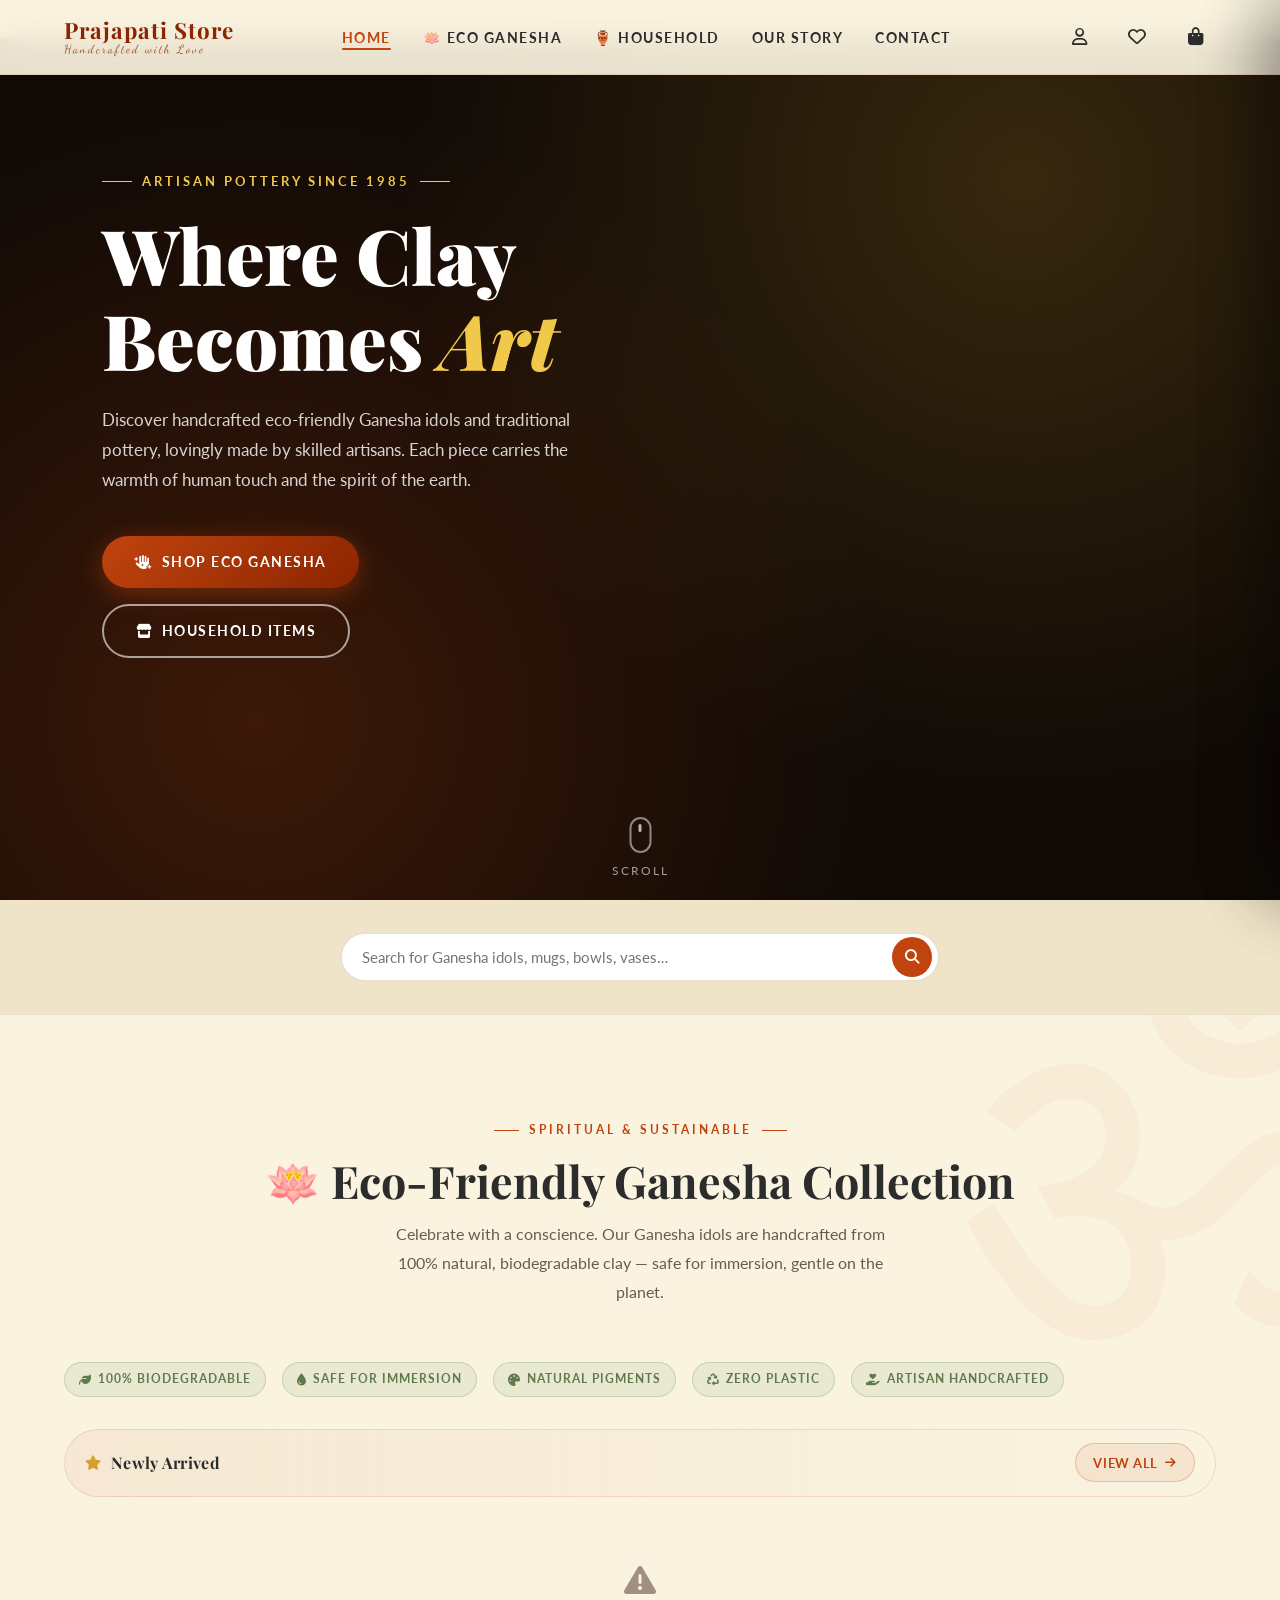
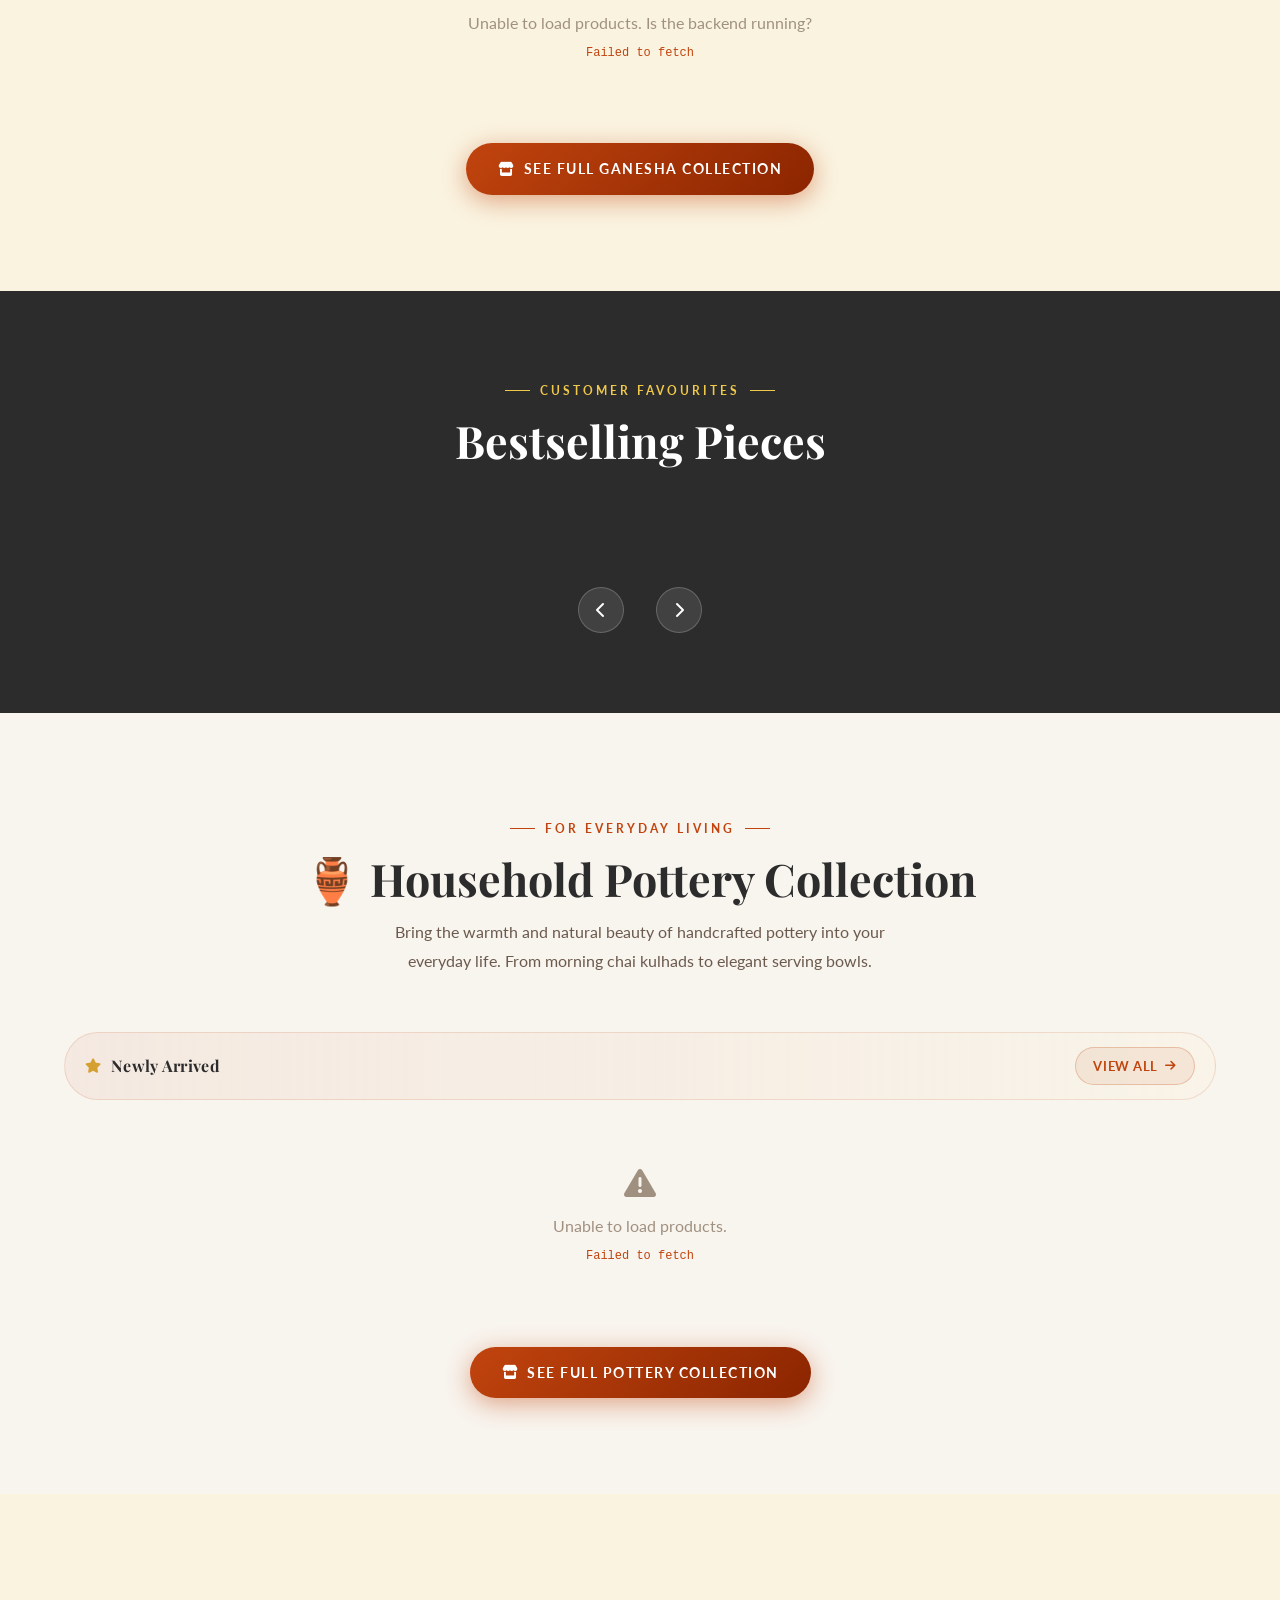
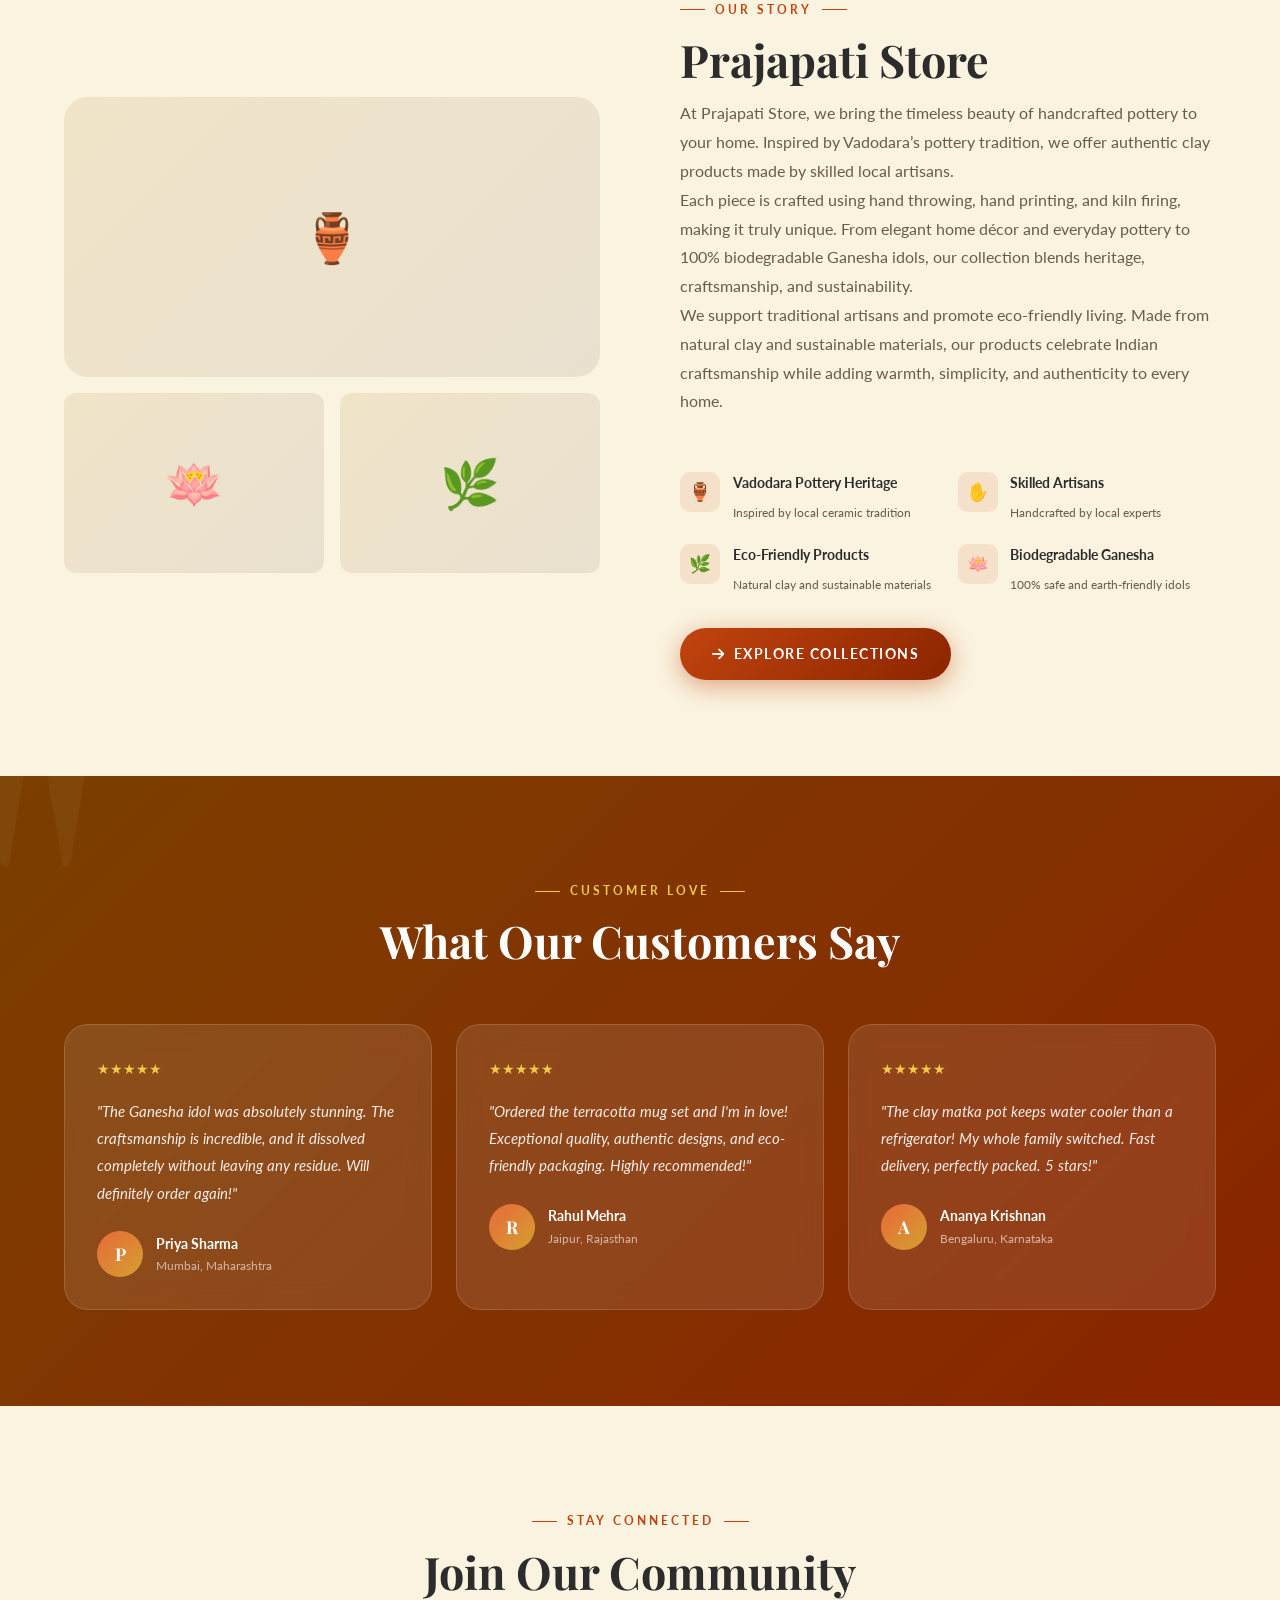
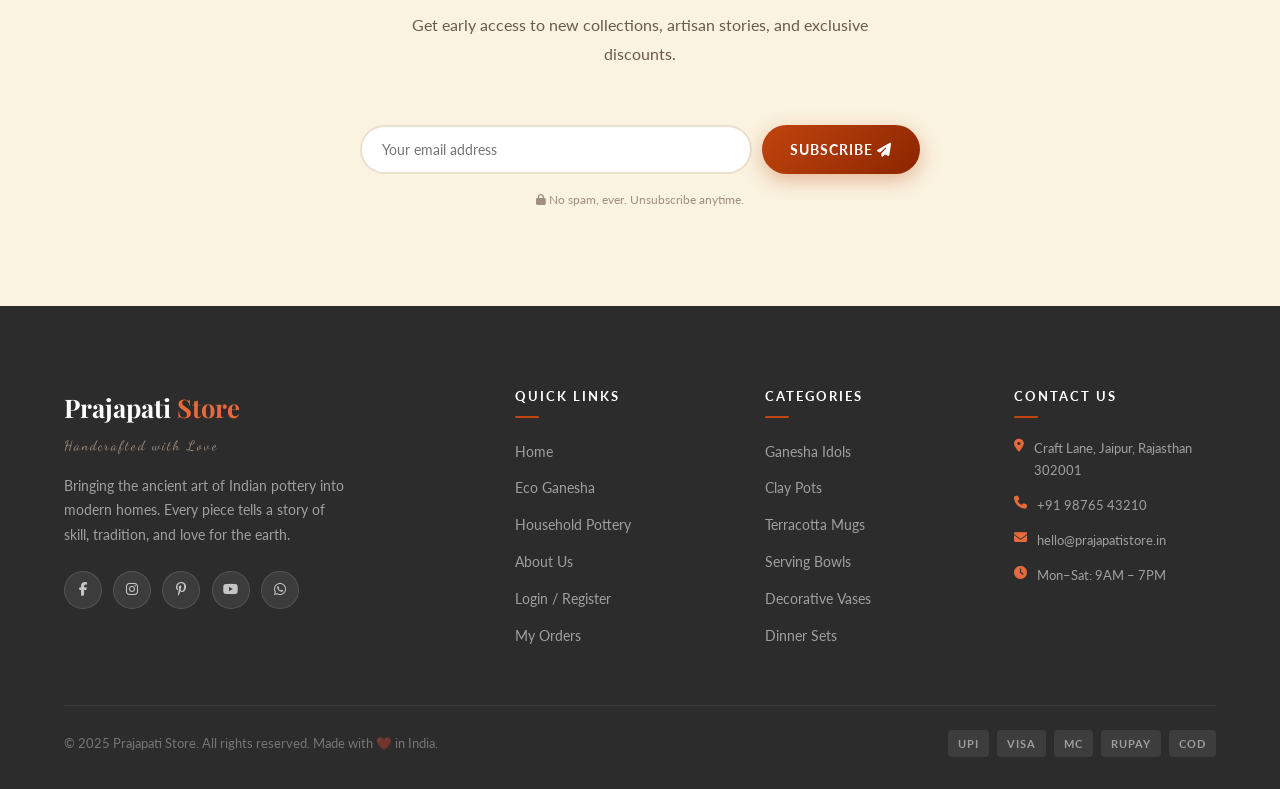
==== commit e089c5c7: "Implement multiple images slider, custom category/subcategory autocomplete, and dynamic storefront f" ====
--- a/frontend/index.html
+++ b/frontend/index.html
@@ -236,7 +236,7 @@
 
         <!-- Bottom View All -->
         <div style="text-align:center;margin-top:2rem;">
-          <a href="/household" class="btn-secondary" id="view-all-household-bottom">
+          <a href="/household" class="btn-primary" id="view-all-household-bottom">
             <i class="fa-solid fa-store"></i> See Full Pottery Collection
           </a>
         </div>
--- a/frontend/css/style.css
+++ b/frontend/css/style.css
@@ -2311,3 +2311,105 @@
   transform: translateX(4px);
 }
 
+/* ── Product Page Slideshow ── */
+.slideshow-container {
+  position: relative;
+  width: 100%;
+  max-width: 500px;
+  margin: 0 auto;
+  overflow: hidden;
+  border-radius: 12px;
+  background: #fbfbfb;
+  box-shadow: 0 4px 15px rgba(0,0,0,0.05);
+}
+
+.slides-track {
+  display: flex;
+  transition: transform 0.5s ease-in-out;
+  width: 100%;
+}
+
+.slide-item {
+  min-width: 100%;
+  box-sizing: border-box;
+  display: flex;
+  align-items: center;
+  justify-content: center;
+  aspect-ratio: 1 / 1;
+}
+
+.slide-item img {
+  width: 100%;
+  height: 100%;
+  object-fit: cover;
+}
+
+.slideshow-nav-btn {
+  position: absolute;
+  top: 50%;
+  transform: translateY(-50%);
+  background: rgba(255, 255, 255, 0.85);
+  border: none;
+  width: 40px;
+  height: 40px;
+  border-radius: 50%;
+  cursor: pointer;
+  display: flex;
+  align-items: center;
+  justify-content: center;
+  font-size: 1rem;
+  color: #333;
+  box-shadow: 0 2px 8px rgba(0,0,0,0.1);
+  transition: all 0.2s ease;
+  z-index: 10;
+}
+
+.slideshow-nav-btn:hover {
+  background: white;
+  transform: translateY(-50%) scale(1.1);
+}
+
+.slideshow-nav-btn.prev {
+  left: 15px;
+}
+
+.slideshow-nav-btn.next {
+  right: 15px;
+}
+
+.product-gallery-container {
+  display: flex;
+  flex-direction: column;
+  gap: 15px;
+}
+
+/* Thumbnail indicator gallery list */
+.thumbnail-gallery {
+  display: flex;
+  gap: 10px;
+  justify-content: center;
+  overflow-x: auto;
+  padding: 5px 0;
+}
+
+.thumbnail-item {
+  width: 60px;
+  height: 60px;
+  border-radius: 6px;
+  overflow: hidden;
+  cursor: pointer;
+  border: 2px solid transparent;
+  transition: all 0.2s ease;
+}
+
+.thumbnail-item img {
+  width: 100%;
+  height: 100%;
+  object-fit: cover;
+}
+
+.thumbnail-item.active {
+  border-color: var(--terracotta);
+  transform: scale(1.05);
+}
+
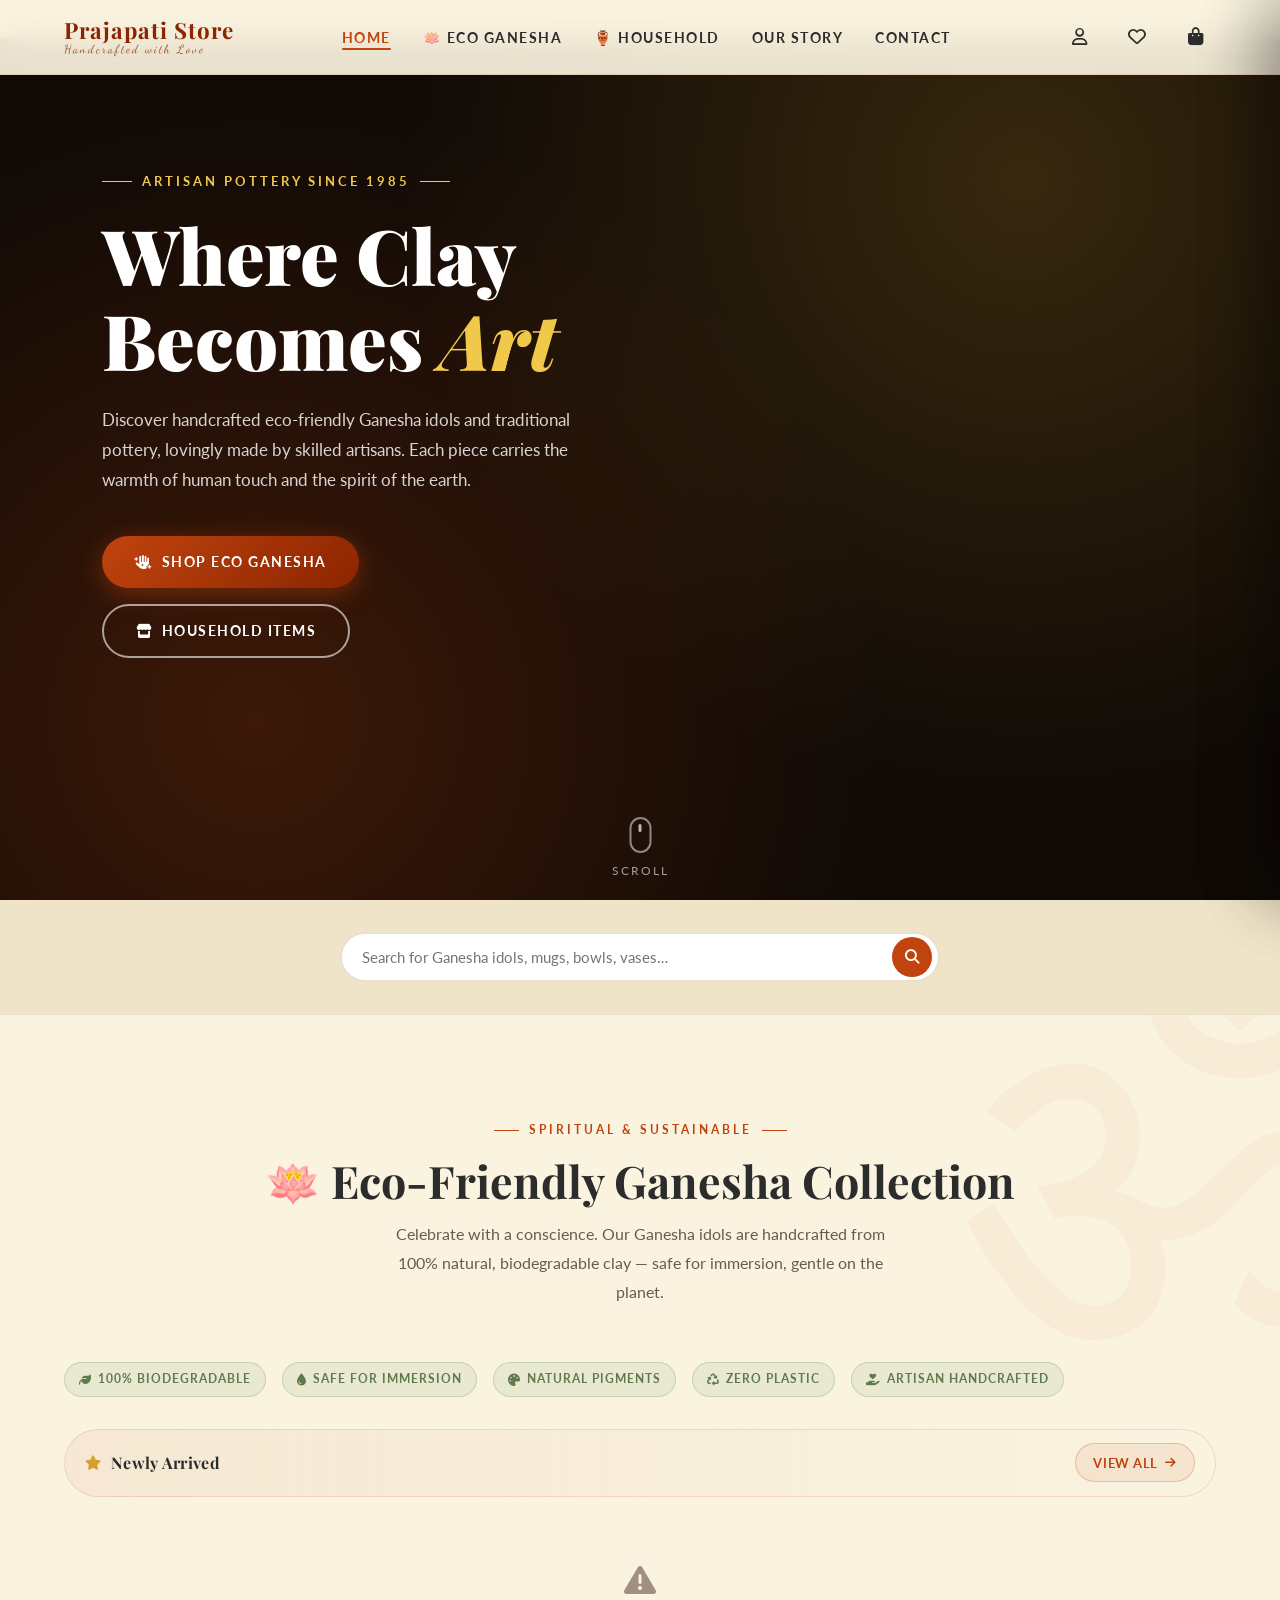
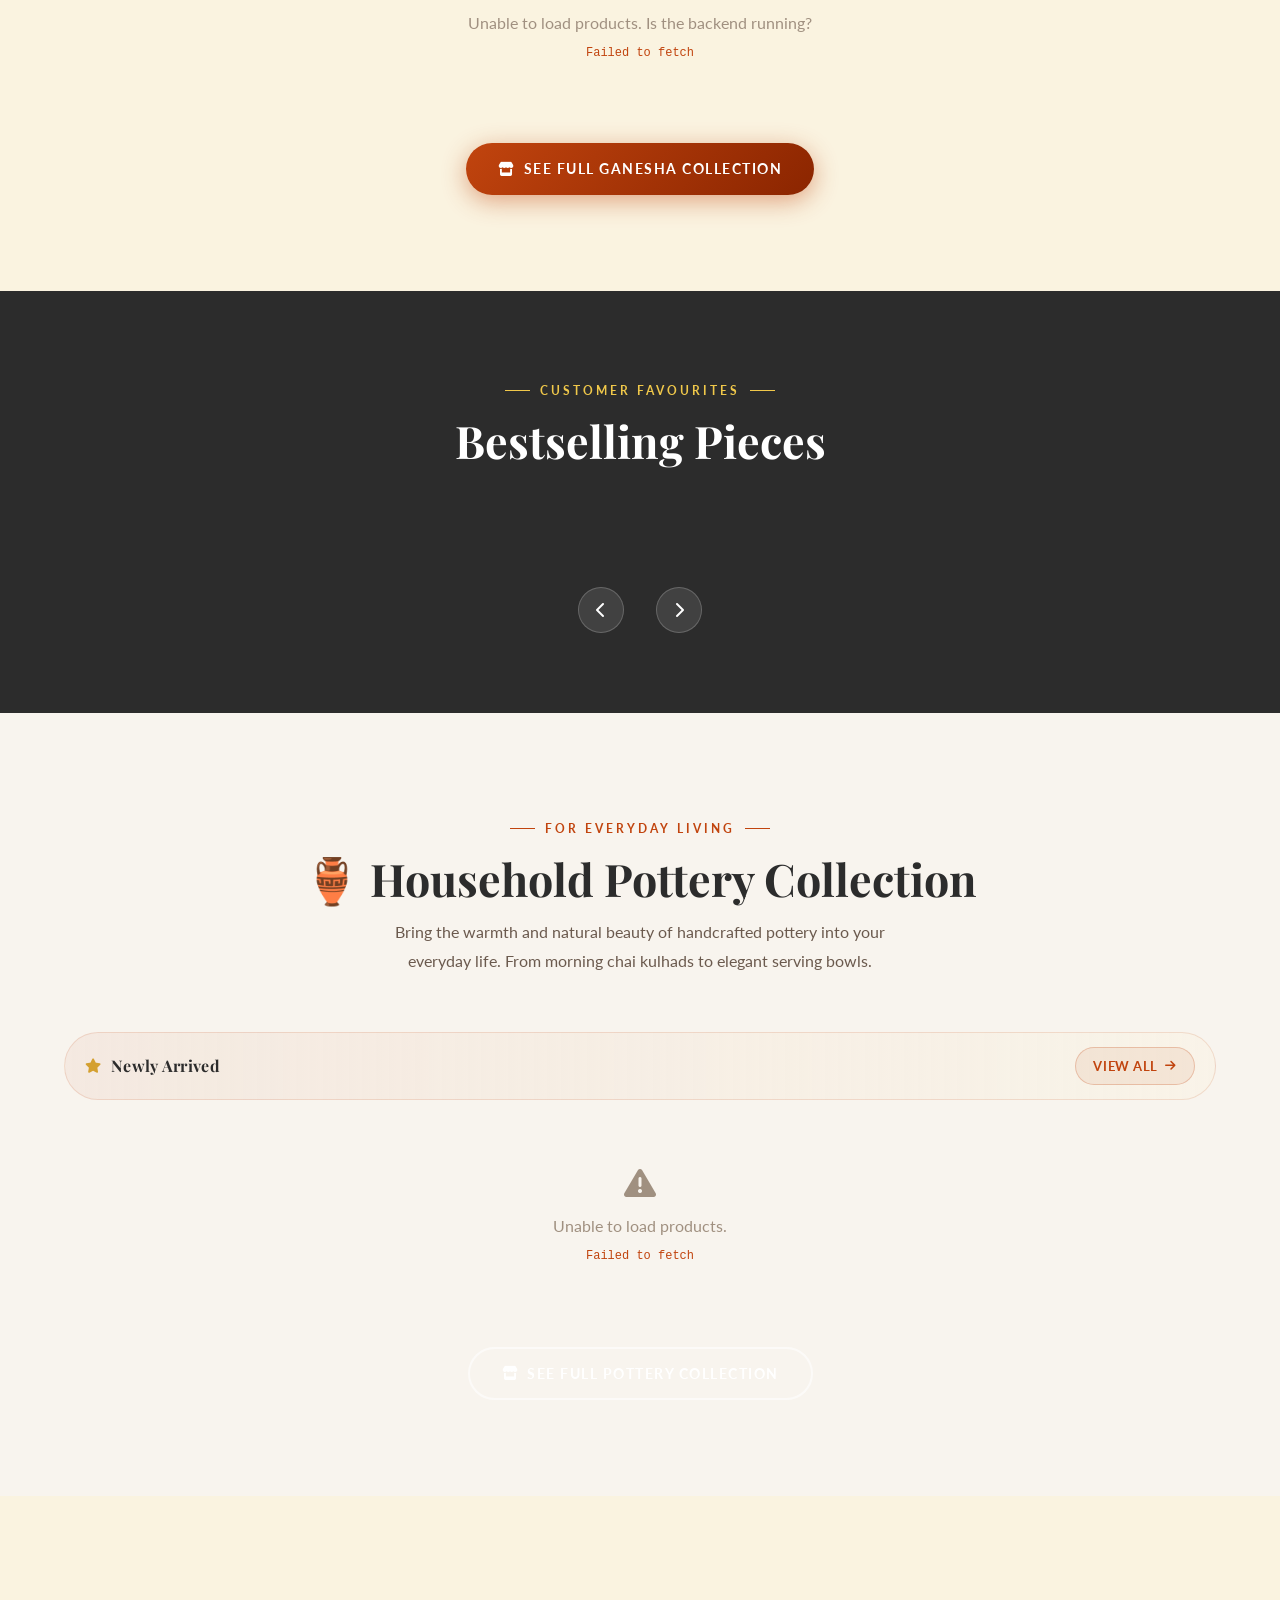
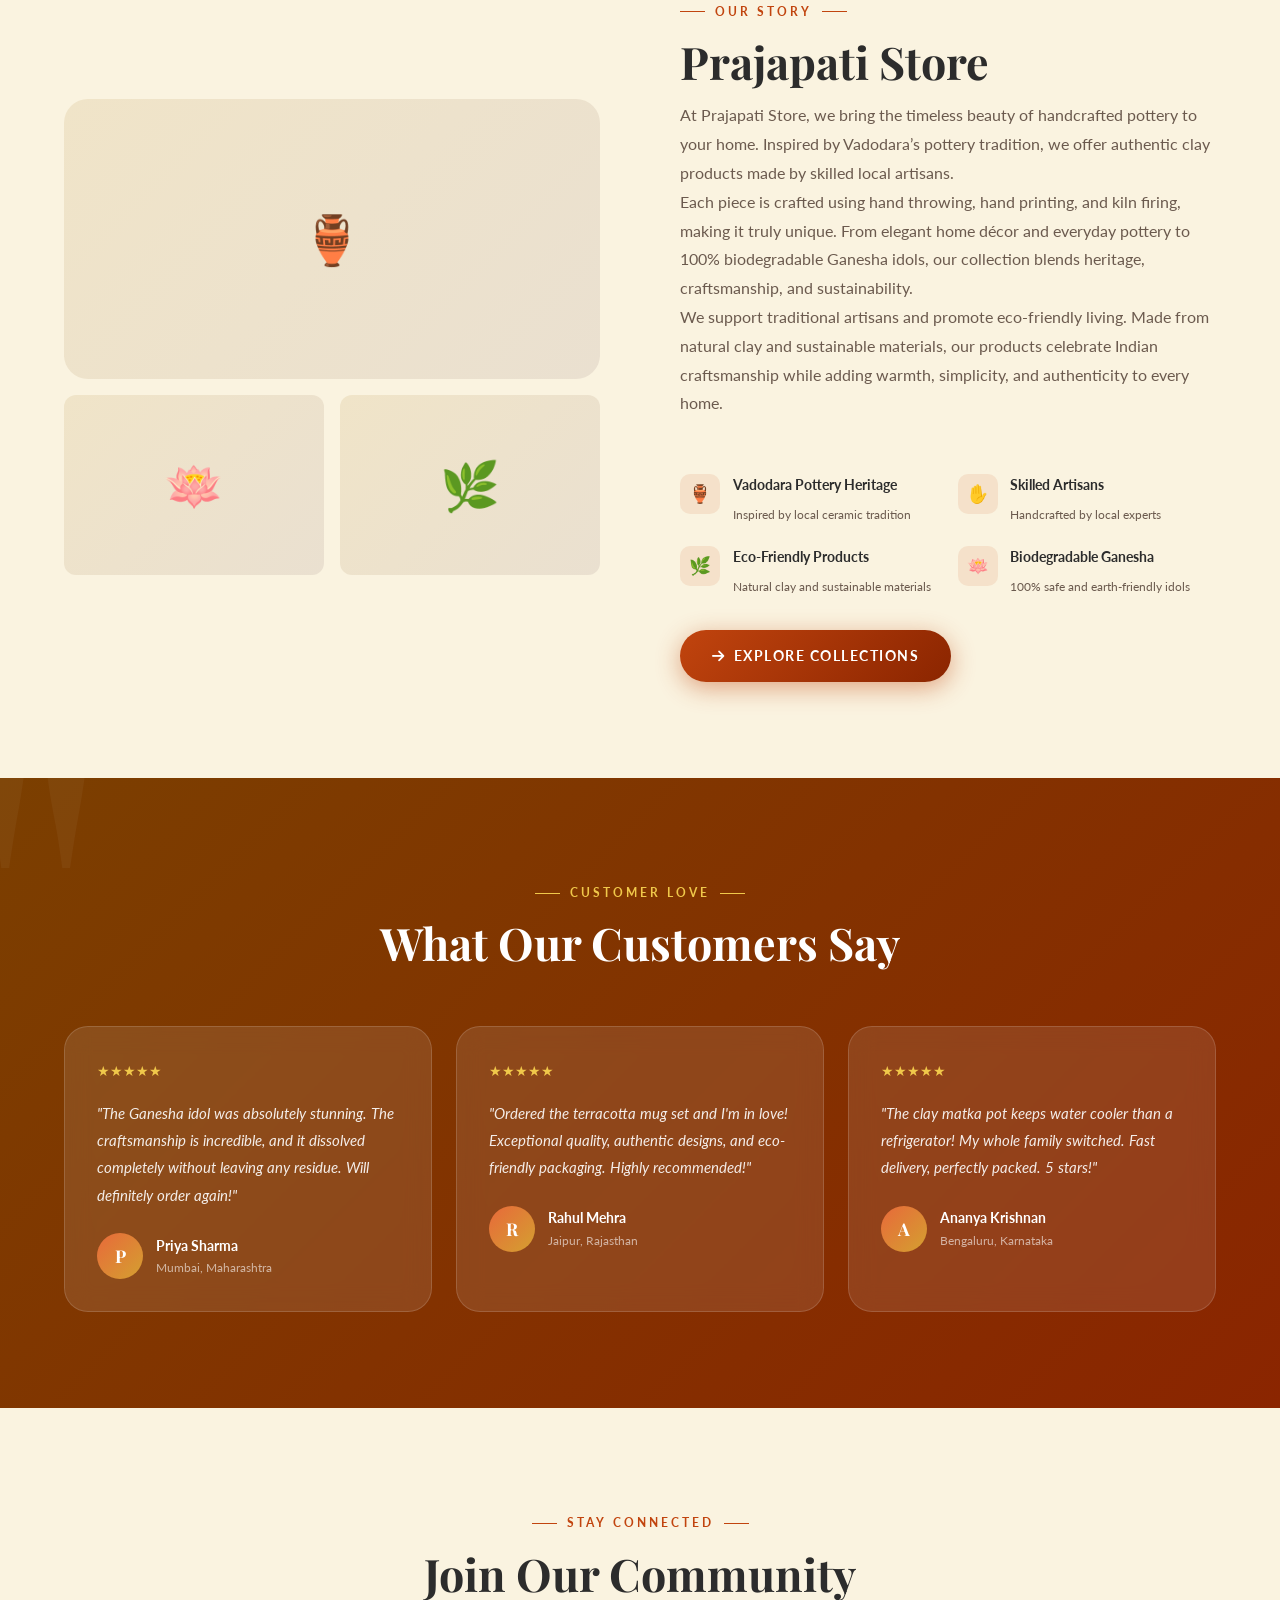
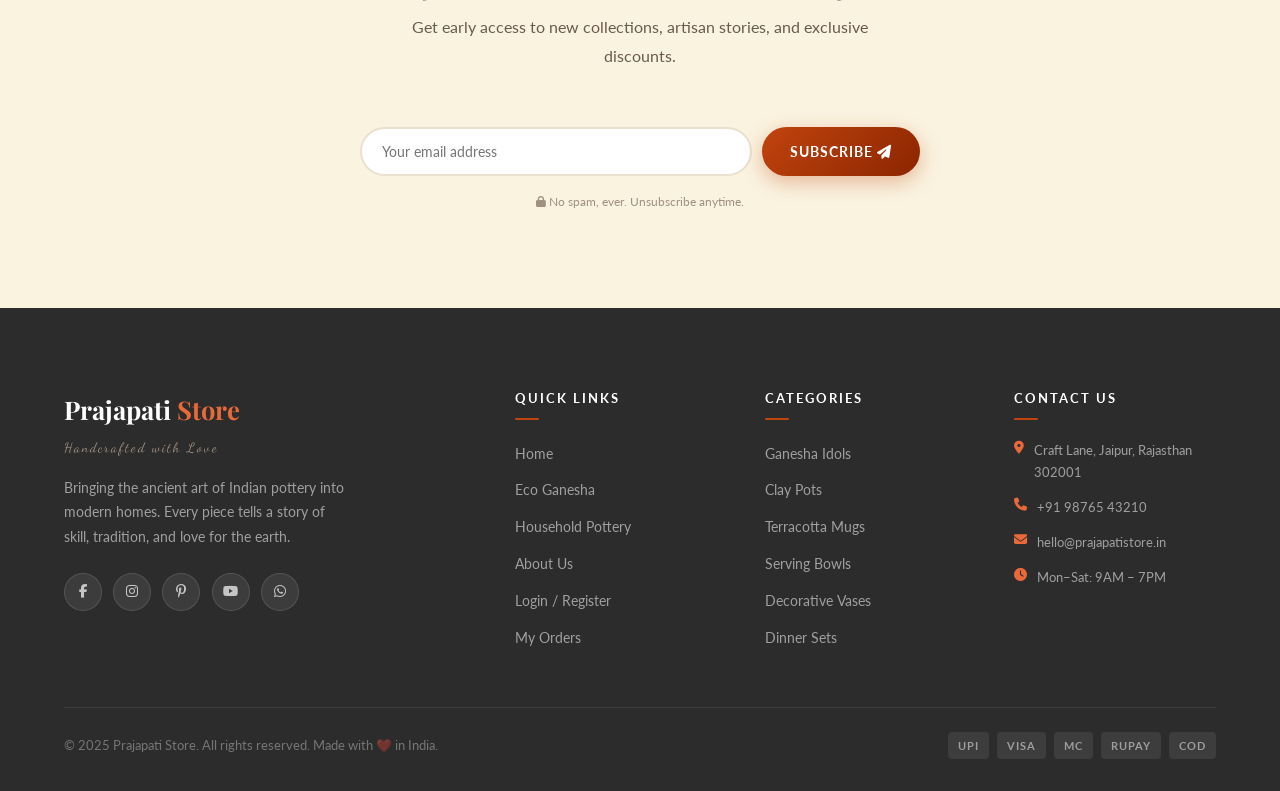
==== commit e07928f3: "Merge branch 'main' into main" ====
--- a/frontend/index.html
+++ b/frontend/index.html
@@ -236,7 +236,7 @@
 
         <!-- Bottom View All -->
         <div style="text-align:center;margin-top:2rem;">
-          <a href="/household" class="btn-primary" id="view-all-household-bottom">
+          <a href="/household" class="btn-secondary" id="view-all-household-bottom">
             <i class="fa-solid fa-store"></i> See Full Pottery Collection
           </a>
         </div>
--- a/frontend/css/style.css
+++ b/frontend/css/style.css
@@ -2311,105 +2311,3 @@
   transform: translateX(4px);
 }
 
-/* ── Product Page Slideshow ── */
-.slideshow-container {
-  position: relative;
-  width: 100%;
-  max-width: 500px;
-  margin: 0 auto;
-  overflow: hidden;
-  border-radius: 12px;
-  background: #fbfbfb;
-  box-shadow: 0 4px 15px rgba(0,0,0,0.05);
-}
-
-.slides-track {
-  display: flex;
-  transition: transform 0.5s ease-in-out;
-  width: 100%;
-}
-
-.slide-item {
-  min-width: 100%;
-  box-sizing: border-box;
-  display: flex;
-  align-items: center;
-  justify-content: center;
-  aspect-ratio: 1 / 1;
-}
-
-.slide-item img {
-  width: 100%;
-  height: 100%;
-  object-fit: cover;
-}
-
-.slideshow-nav-btn {
-  position: absolute;
-  top: 50%;
-  transform: translateY(-50%);
-  background: rgba(255, 255, 255, 0.85);
-  border: none;
-  width: 40px;
-  height: 40px;
-  border-radius: 50%;
-  cursor: pointer;
-  display: flex;
-  align-items: center;
-  justify-content: center;
-  font-size: 1rem;
-  color: #333;
-  box-shadow: 0 2px 8px rgba(0,0,0,0.1);
-  transition: all 0.2s ease;
-  z-index: 10;
-}
-
-.slideshow-nav-btn:hover {
-  background: white;
-  transform: translateY(-50%) scale(1.1);
-}
-
-.slideshow-nav-btn.prev {
-  left: 15px;
-}
-
-.slideshow-nav-btn.next {
-  right: 15px;
-}
-
-.product-gallery-container {
-  display: flex;
-  flex-direction: column;
-  gap: 15px;
-}
-
-/* Thumbnail indicator gallery list */
-.thumbnail-gallery {
-  display: flex;
-  gap: 10px;
-  justify-content: center;
-  overflow-x: auto;
-  padding: 5px 0;
-}
-
-.thumbnail-item {
-  width: 60px;
-  height: 60px;
-  border-radius: 6px;
-  overflow: hidden;
-  cursor: pointer;
-  border: 2px solid transparent;
-  transition: all 0.2s ease;
-}
-
-.thumbnail-item img {
-  width: 100%;
-  height: 100%;
-  object-fit: cover;
-}
-
-.thumbnail-item.active {
-  border-color: var(--terracotta);
-  transform: scale(1.05);
-}
-
